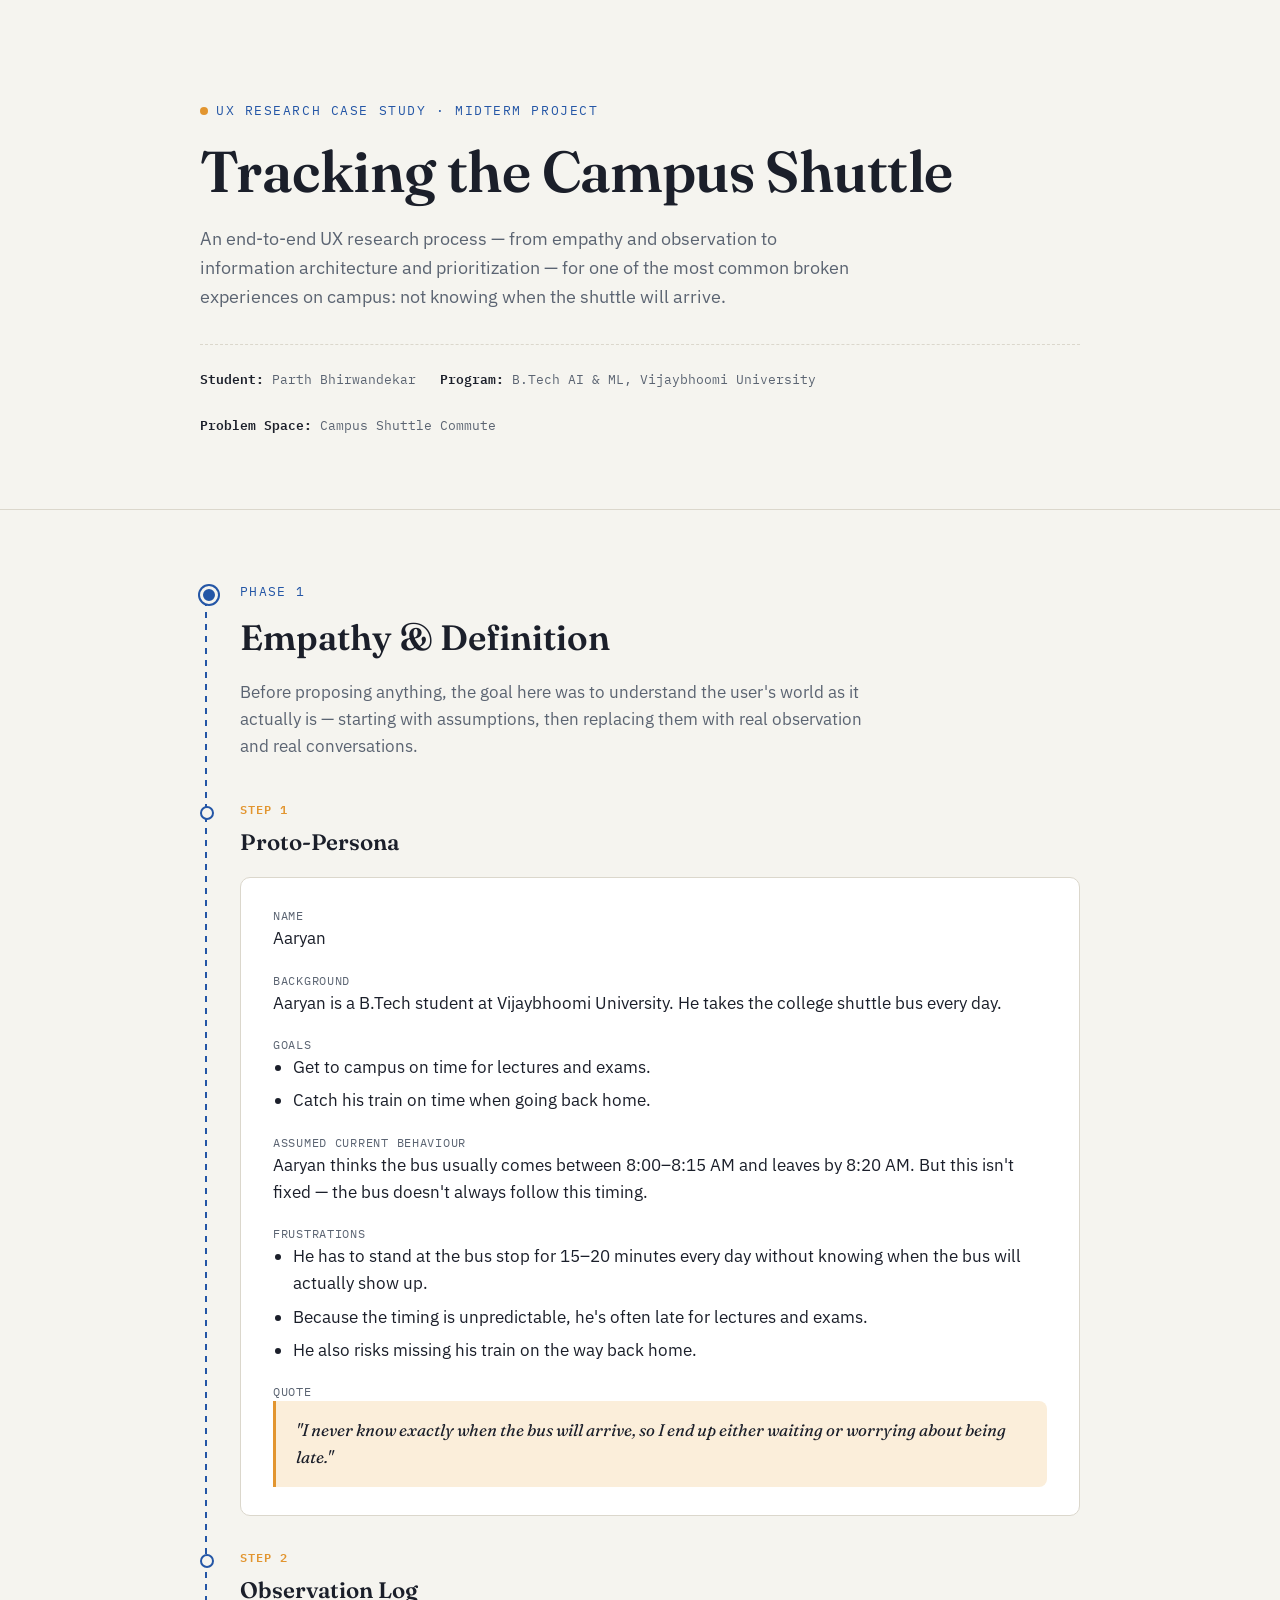
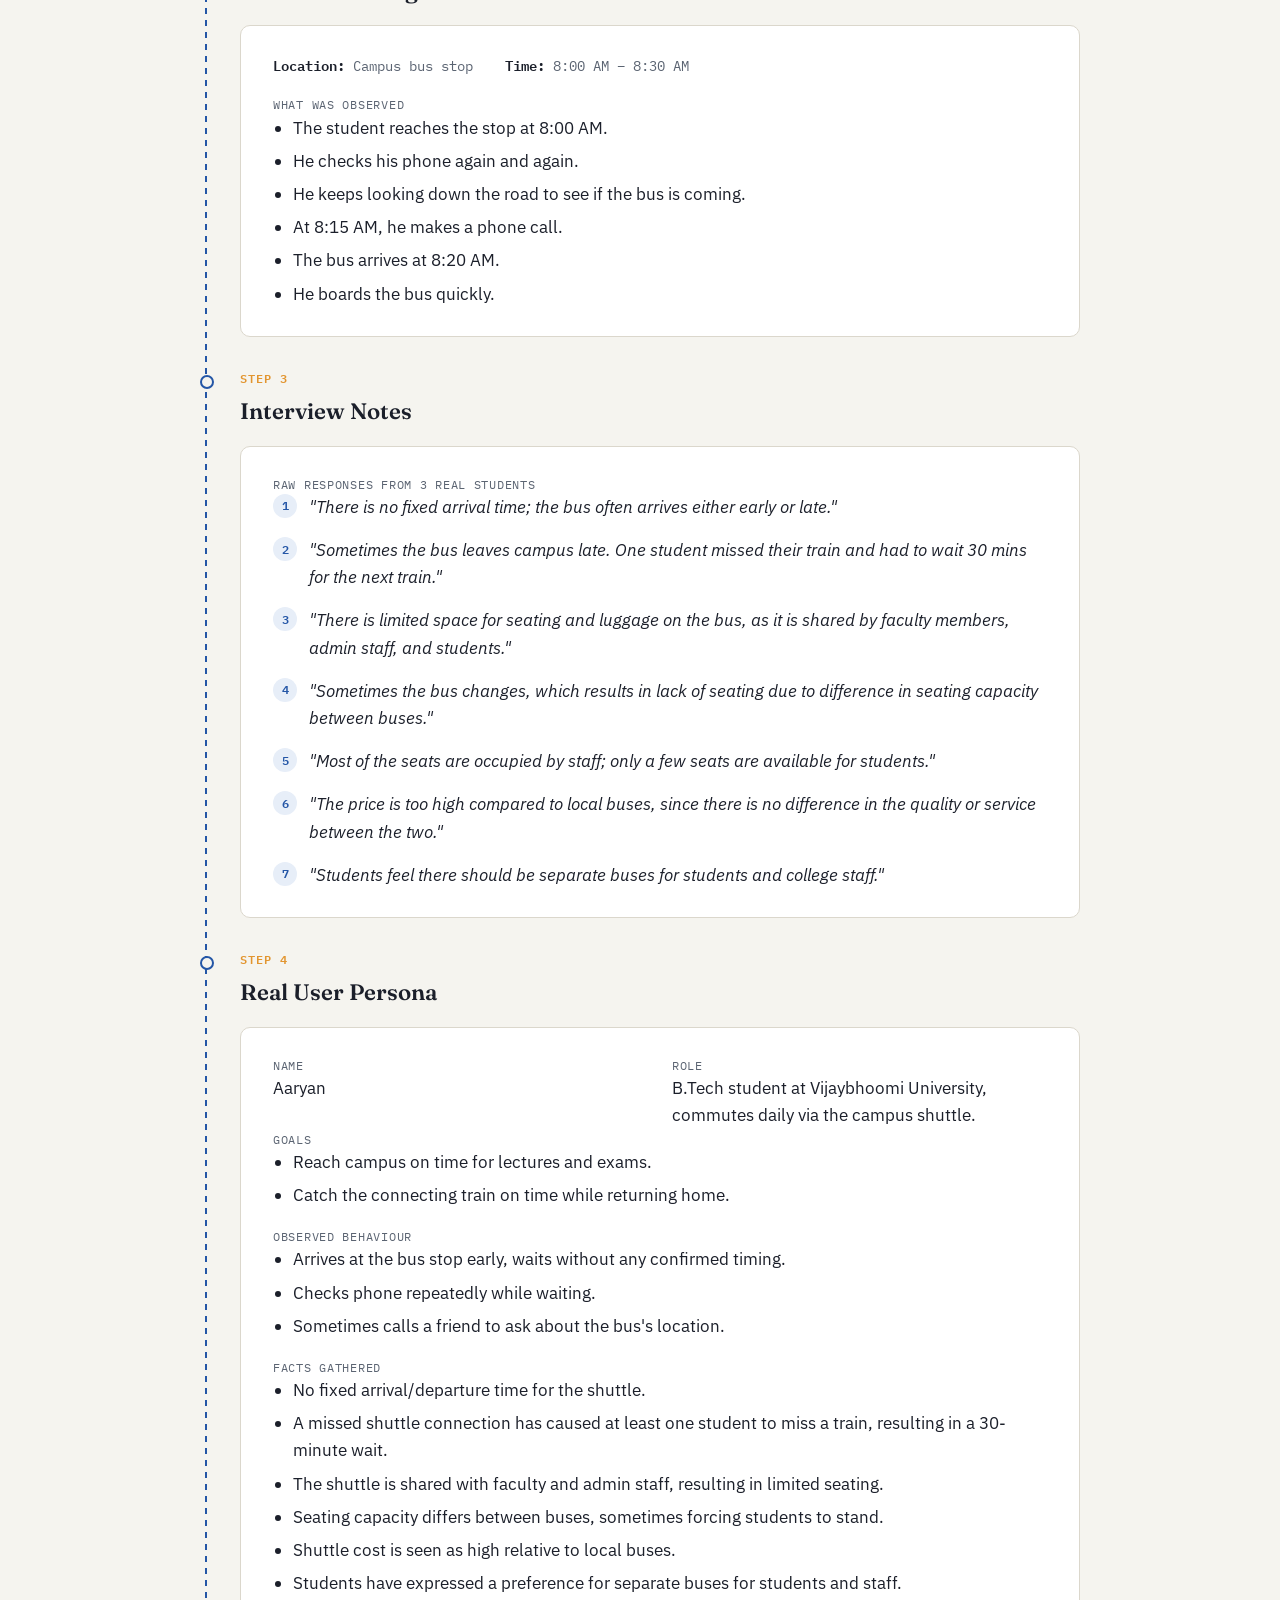
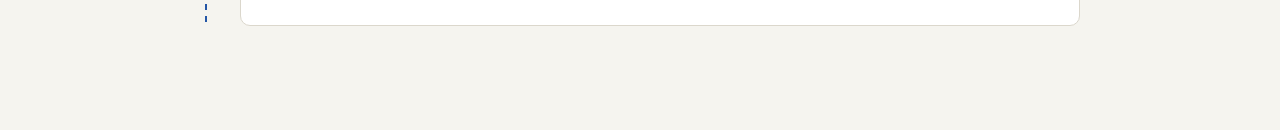
==== index.html @ 474d30f7 "Added HTML and CSS files for the Campus Shuttle" ====
<!DOCTYPE html>
<html lang="en">
<head>
<meta charset="UTF-8">
<meta name="viewport" content="width=device-width, initial-scale=1.0">
<title>Tracking the Campus Shuttle — UX Research Case Study</title>
<link rel="stylesheet" href="style.css">
</head>
<body>

<header class="hero">
  <div class="hero-inner">
    <p class="eyebrow">UX Research Case Study &middot; Midterm Project</p>
    <h1>Tracking the Campus Shuttle</h1>
    <p class="subtitle">
      An end-to-end UX research process — from empathy and observation to
      information architecture and prioritization — for one of the most
      common broken experiences on campus: not knowing when the shuttle
      will arrive.
    </p>
    <div class="meta">
      <span><strong>Student:</strong> Parth Bhirwandekar</span>
      <span><strong>Program:</strong> B.Tech AI &amp; ML, Vijaybhoomi University</span>
      <span><strong>Problem Space:</strong> Campus Shuttle Commute</span>
    </div>
  </div>
</header>

<main>

  <section class="phase" id="phase-1">
    <div class="phase-inner">

      <div class="phase-head">
        <p class="phase-eyebrow">Phase 1</p>
        <h2>Empathy &amp; Definition</h2>
        <p class="phase-desc">
          Before proposing anything, the goal here was to understand the
          user's world as it actually is — starting with assumptions,
          then replacing them with real observation and real conversations.
        </p>
      </div>

      <article class="step" id="proto-persona">
        <p class="step-label">Step 1</p>
        <h3>Proto-Persona</h3>
        <div class="card">
          <div class="field">
            <p class="field-label">Name</p>
            <p>Aaryan</p>
          </div>
          <div class="field">
            <p class="field-label">Background</p>
            <p>Aaryan is a B.Tech student at Vijaybhoomi University. He takes the college shuttle bus every day.</p>
          </div>
          <div class="field">
            <p class="field-label">Goals</p>
            <ul>
              <li>Get to campus on time for lectures and exams.</li>
              <li>Catch his train on time when going back home.</li>
            </ul>
          </div>
          <div class="field">
            <p class="field-label">Assumed Current Behaviour</p>
            <p>Aaryan thinks the bus usually comes between 8:00–8:15 AM and leaves by 8:20 AM. But this isn't fixed — the bus doesn't always follow this timing.</p>
          </div>
          <div class="field">
            <p class="field-label">Frustrations</p>
            <ul>
              <li>He has to stand at the bus stop for 15–20 minutes every day without knowing when the bus will actually show up.</li>
              <li>Because the timing is unpredictable, he's often late for lectures and exams.</li>
              <li>He also risks missing his train on the way back home.</li>
            </ul>
          </div>
          <div class="field">
            <p class="field-label">Quote</p>
            <blockquote class="quote">
              "I never know exactly when the bus will arrive, so I end up either waiting or worrying about being late."
            </blockquote>
          </div>
        </div>
      </article>

      <article class="step" id="observation-log">
        <p class="step-label">Step 2</p>
        <h3>Observation Log</h3>
        <div class="card">
          <div class="meta-row">
            <span><strong>Location:</strong> Campus bus stop</span>
            <span><strong>Time:</strong> 8:00 AM – 8:30 AM</span>
          </div>
          <div class="field">
            <p class="field-label">What Was Observed</p>
            <ul>
              <li>The student reaches the stop at 8:00 AM.</li>
              <li>He checks his phone again and again.</li>
              <li>He keeps looking down the road to see if the bus is coming.</li>
              <li>At 8:15 AM, he makes a phone call.</li>
              <li>The bus arrives at 8:20 AM.</li>
              <li>He boards the bus quickly.</li>
            </ul>
          </div>
        </div>
      </article>

      <article class="step" id="interview-notes">
        <p class="step-label">Step 3</p>
        <h3>Interview Notes</h3>
        <div class="card">
          <div class="field">
            <p class="field-label">Raw Responses From 3 Real Students</p>
            <ol class="interview-list">
              <li>"There is no fixed arrival time; the bus often arrives either early or late."</li>
              <li>"Sometimes the bus leaves campus late. One student missed their train and had to wait 30 mins for the next train."</li>
              <li>"There is limited space for seating and luggage on the bus, as it is shared by faculty members, admin staff, and students."</li>
              <li>"Sometimes the bus changes, which results in lack of seating due to difference in seating capacity between buses."</li>
              <li>"Most of the seats are occupied by staff; only a few seats are available for students."</li>
              <li>"The price is too high compared to local buses, since there is no difference in the quality or service between the two."</li>
              <li>"Students feel there should be separate buses for students and college staff."</li>
            </ol>
          </div>
        </div>
      </article>

      <article class="step" id="user-persona">
        <p class="step-label">Step 4</p>
        <h3>Real User Persona</h3>
        <div class="card">
          <div class="field-grid">
            <div class="field">
              <p class="field-label">Name</p>
              <p>Aaryan</p>
            </div>
            <div class="field">
              <p class="field-label">Role</p>
              <p>B.Tech student at Vijaybhoomi University, commutes daily via the campus shuttle.</p>
            </div>
          </div>
          <div class="field">
            <p class="field-label">Goals</p>
            <ul>
              <li>Reach campus on time for lectures and exams.</li>
              <li>Catch the connecting train on time while returning home.</li>
            </ul>
          </div>
          <div class="field">
            <p class="field-label">Observed Behaviour</p>
            <ul>
              <li>Arrives at the bus stop early, waits without any confirmed timing.</li>
              <li>Checks phone repeatedly while waiting.</li>
              <li>Sometimes calls a friend to ask about the bus's location.</li>
            </ul>
          </div>
          <div class="field">
            <p class="field-label">Facts Gathered</p>
            <ul>
              <li>No fixed arrival/departure time for the shuttle.</li>
              <li>A missed shuttle connection has caused at least one student to miss a train, resulting in a 30-minute wait.</li>
              <li>The shuttle is shared with faculty and admin staff, resulting in limited seating.</li>
              <li>Seating capacity differs between buses, sometimes forcing students to stand.</li>
              <li>Shuttle cost is seen as high relative to local buses.</li>
              <li>Students have expressed a preference for separate buses for students and staff.</li>
            </ul>
          </div>
        </div>
      </article>

    </div>
  </section>

</main>

</body>
</html>
---- style.css ----
/* ============================================
   Tracking the Campus Shuttle — Midterm Case Study
   Design: paper + transit-route theme
   ============================================ */

@import url('https://fonts.googleapis.com/css2?family=Fraunces:opsz,wght@9..144,400;9..144,500;9..144,600;9..144,700&family=IBM+Plex+Sans:wght@400;500;600;700&family=IBM+Plex+Mono:wght@400;500;600&display=swap');

:root {
  --bg: #F5F4EF;
  --card: #FFFFFF;
  --ink: #1B1F2A;
  --muted: #5B6472;
  --line: #DBD7CC;
  --route: #2456A6;
  --route-soft: #E7EEF8;
  --stop: #E2952F;
  --stop-soft: #FBEEDA;

  --font-display: 'Fraunces', Georgia, serif;
  --font-body: 'IBM Plex Sans', -apple-system, sans-serif;
  --font-mono: 'IBM Plex Mono', 'Courier New', monospace;

  --max-width: 880px;
}

* {
  box-sizing: border-box;
}

html {
  scroll-behavior: smooth;
}

body {
  margin: 0;
  background: var(--bg);
  color: var(--ink);
  font-family: var(--font-body);
  font-size: 17px;
  line-height: 1.6;
  -webkit-font-smoothing: antialiased;
}

img {
  max-width: 100%;
  display: block;
}

a {
  color: var(--route);
}

a:focus-visible,
button:focus-visible {
  outline: 3px solid var(--stop);
  outline-offset: 2px;
}

/* ============================================
   Layout shell
   ============================================ */

.wrap {
  max-width: var(--max-width);
  margin: 0 auto;
  padding: 0 24px;
}

/* ============================================
   Hero
   ============================================ */

.hero {
  padding: 96px 24px 72px;
  border-bottom: 1px solid var(--line);
}

.hero-inner {
  max-width: var(--max-width);
  margin: 0 auto;
}

.eyebrow {
  display: inline-flex;
  align-items: center;
  gap: 8px;
  font-family: var(--font-mono);
  font-size: 13px;
  letter-spacing: 0.12em;
  text-transform: uppercase;
  color: var(--route);
  margin: 0 0 20px;
}

.eyebrow::before {
  content: "";
  width: 8px;
  height: 8px;
  border-radius: 50%;
  background: var(--stop);
  flex-shrink: 0;
}

.hero h1 {
  font-family: var(--font-display);
  font-weight: 600;
  font-size: clamp(2.4rem, 5vw, 3.6rem);
  line-height: 1.08;
  margin: 0 0 20px;
  letter-spacing: -0.01em;
}

.hero .subtitle {
  font-size: 1.15rem;
  color: var(--muted);
  max-width: 60ch;
  margin: 0 0 32px;
}

.hero .meta {
  display: flex;
  flex-wrap: wrap;
  gap: 24px;
  font-family: var(--font-mono);
  font-size: 13px;
  color: var(--muted);
  padding-top: 24px;
  border-top: 1px dashed var(--line);
}

.hero .meta strong {
  color: var(--ink);
  font-weight: 600;
}

/* ============================================
   Route line (signature element)
   ============================================ */

main {
  position: relative;
}

.phase {
  padding: 72px 24px;
  position: relative;
}

.phase + .phase {
  border-top: 1px solid var(--line);
}

.phase-inner {
  max-width: var(--max-width);
  margin: 0 auto;
  position: relative;
  padding-left: 40px;
}

.phase-inner::before {
  content: "";
  position: absolute;
  left: 5px;
  top: 6px;
  bottom: 0;
  width: 2px;
  background: repeating-linear-gradient(
    to bottom,
    var(--route) 0,
    var(--route) 6px,
    transparent 6px,
    transparent 12px
  );
}

.phase-head {
  position: relative;
  margin-bottom: 40px;
}

.phase-head::before {
  content: "";
  position: absolute;
  left: -40px;
  top: 4px;
  width: 12px;
  height: 12px;
  border-radius: 50%;
  background: var(--route);
  border: 3px solid var(--bg);
  box-shadow: 0 0 0 2px var(--route);
}

.phase-eyebrow {
  font-family: var(--font-mono);
  font-size: 13px;
  letter-spacing: 0.1em;
  text-transform: uppercase;
  color: var(--route);
  margin: 0 0 8px;
}

.phase-head h2 {
  font-family: var(--font-display);
  font-weight: 600;
  font-size: clamp(1.7rem, 3.5vw, 2.2rem);
  margin: 0 0 12px;
}

.phase-desc {
  color: var(--muted);
  max-width: 65ch;
  margin: 0;
}

/* ============================================
   Steps / stops
   ============================================ */

.step {
  position: relative;
  margin-bottom: 32px;
}

.step::before {
  content: "";
  position: absolute;
  left: -40px;
  top: 6px;
  width: 10px;
  height: 10px;
  border-radius: 50%;
  background: var(--bg);
  border: 2px solid var(--route);
}

.step-label {
  font-family: var(--font-mono);
  font-size: 12px;
  letter-spacing: 0.08em;
  text-transform: uppercase;
  color: var(--stop);
  font-weight: 600;
  margin: 0 0 6px;
}

.step h3 {
  font-family: var(--font-display);
  font-weight: 600;
  font-size: 1.4rem;
  margin: 0 0 16px;
}

.card {
  background: var(--card);
  border: 1px solid var(--line);
  border-radius: 10px;
  padding: 28px 32px;
}

.card + .card {
  margin-top: 16px;
}

.field {
  margin-bottom: 18px;
}

.field:last-child {
  margin-bottom: 0;
}

.field-label {
  font-family: var(--font-mono);
  font-size: 12px;
  letter-spacing: 0.06em;
  text-transform: uppercase;
  color: var(--muted);
  margin: 0 0 8px;
}

.field ul {
  margin: 0;
  padding-left: 20px;
}

.field li {
  margin-bottom: 6px;
}

.field li:last-child {
  margin-bottom: 0;
}

.field p {
  margin: 0;
}

blockquote.quote {
  margin: 0;
  padding: 16px 20px;
  border-left: 3px solid var(--stop);
  background: var(--stop-soft);
  border-radius: 0 8px 8px 0;
  font-family: var(--font-display);
  font-style: italic;
  font-size: 1.05rem;
  color: var(--ink);
}

/* ============================================
   Meta rows (Location / Time for observation log)
   ============================================ */

.meta-row {
  display: flex;
  gap: 32px;
  flex-wrap: wrap;
  margin-bottom: 18px;
  font-family: var(--font-mono);
  font-size: 14px;
}

.meta-row span {
  color: var(--muted);
}

.meta-row strong {
  color: var(--ink);
  font-weight: 600;
}

/* ============================================
   Interview notes (numbered quotes)
   ============================================ */

.interview-list {
  list-style: none;
  margin: 0;
  padding: 0;
  counter-reset: interview;
}

.interview-list li {
  counter-increment: interview;
  position: relative;
  padding-left: 36px;
  margin-bottom: 16px;
  font-style: italic;
}

.interview-list li:last-child {
  margin-bottom: 0;
}

.interview-list li::before {
  content: counter(interview);
  position: absolute;
  left: 0;
  top: 0;
  width: 24px;
  height: 24px;
  border-radius: 50%;
  background: var(--route-soft);
  color: var(--route);
  font-family: var(--font-mono);
  font-style: normal;
  font-weight: 600;
  font-size: 12px;
  display: flex;
  align-items: center;
  justify-content: center;
}

/* ============================================
   Two-column field grid (for Persona facts)
   ============================================ */

.field-grid {
  display: grid;
  grid-template-columns: 1fr 1fr;
  gap: 24px;
}

@media (max-width: 640px) {
  .field-grid {
    grid-template-columns: 1fr;
  }
}
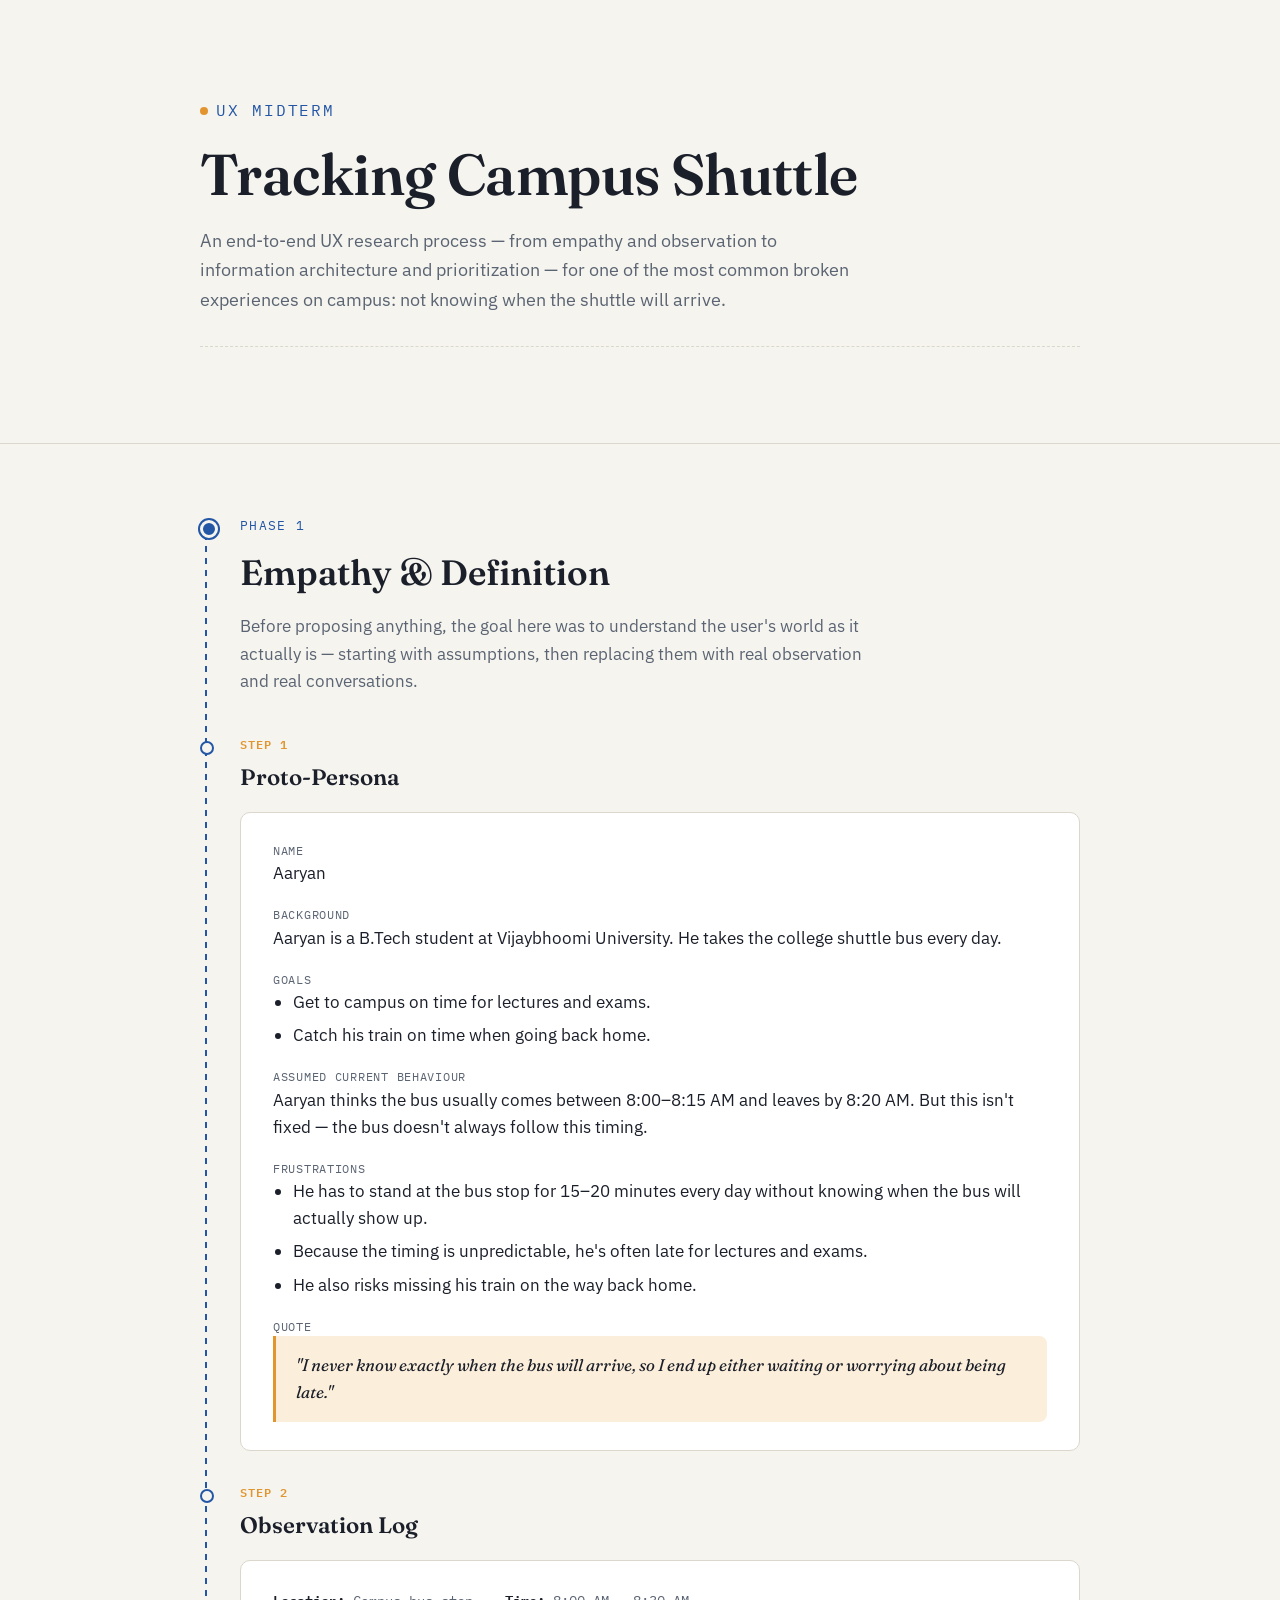
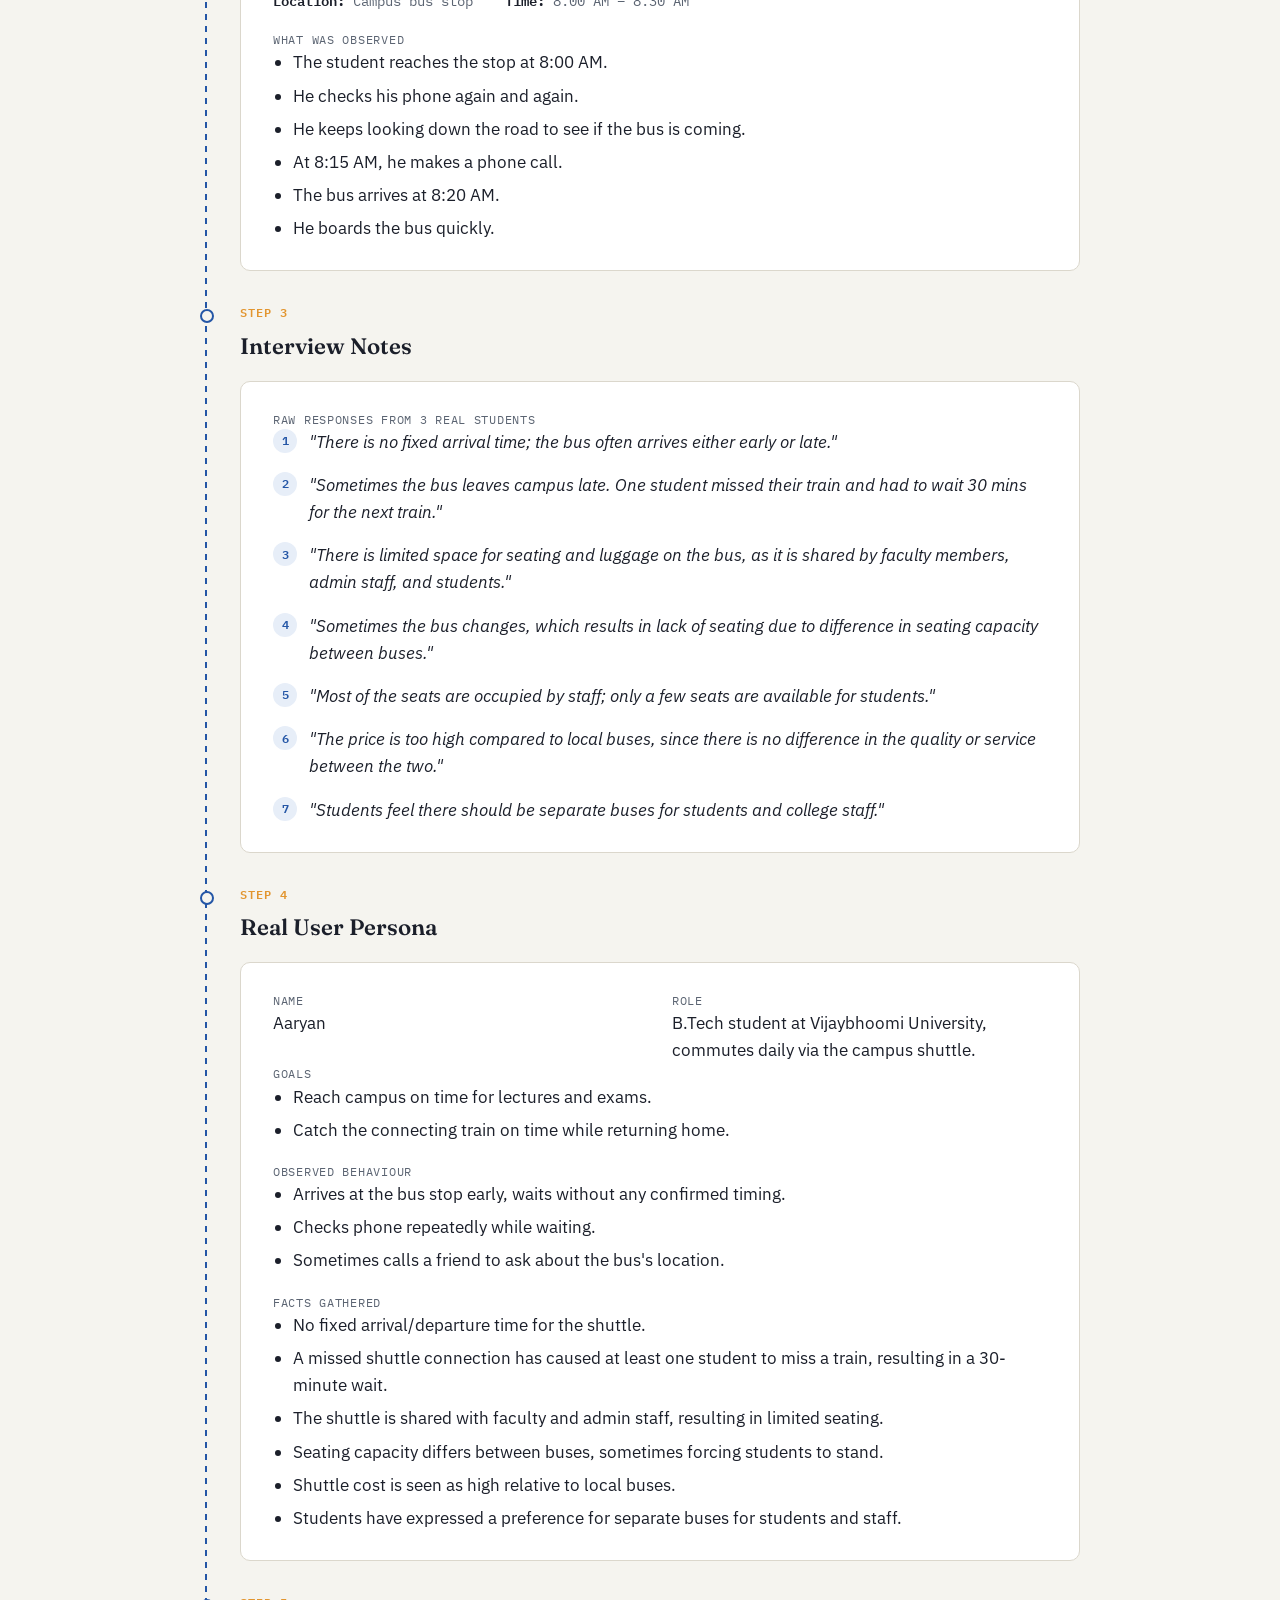
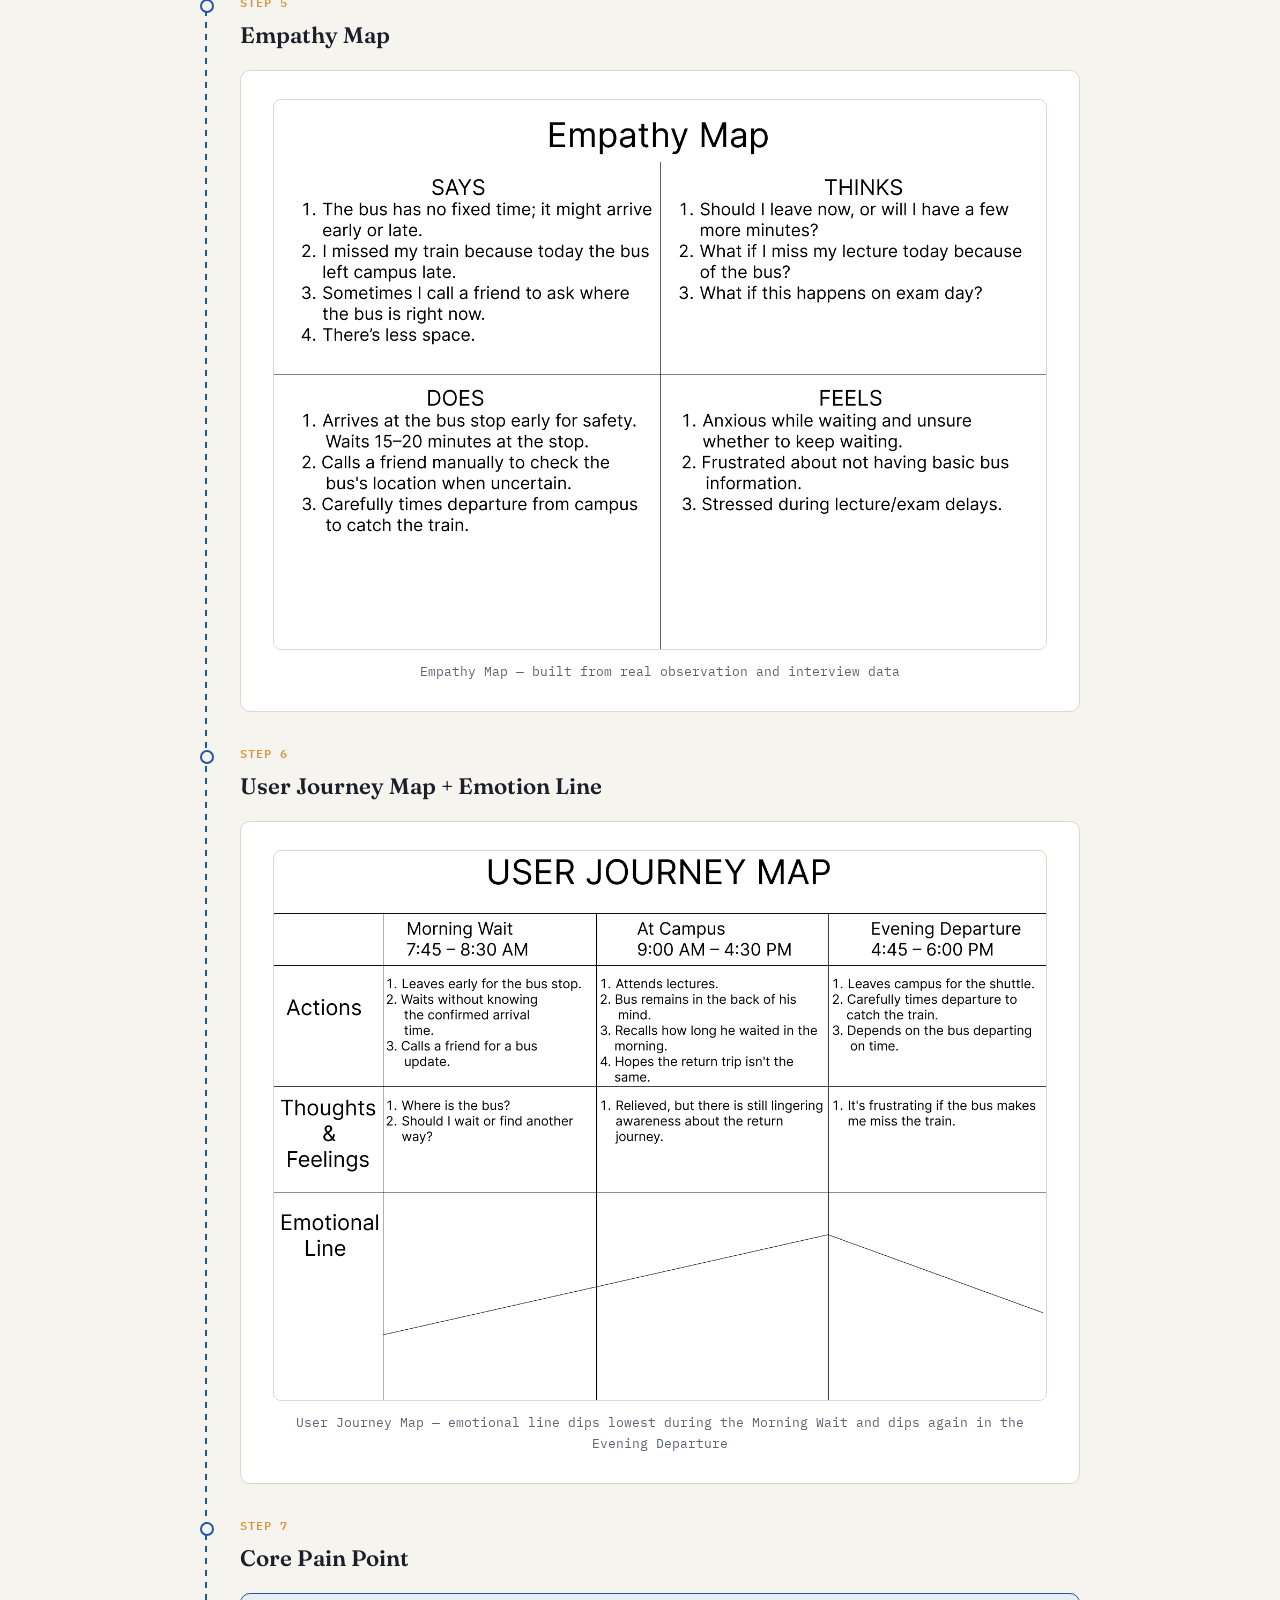
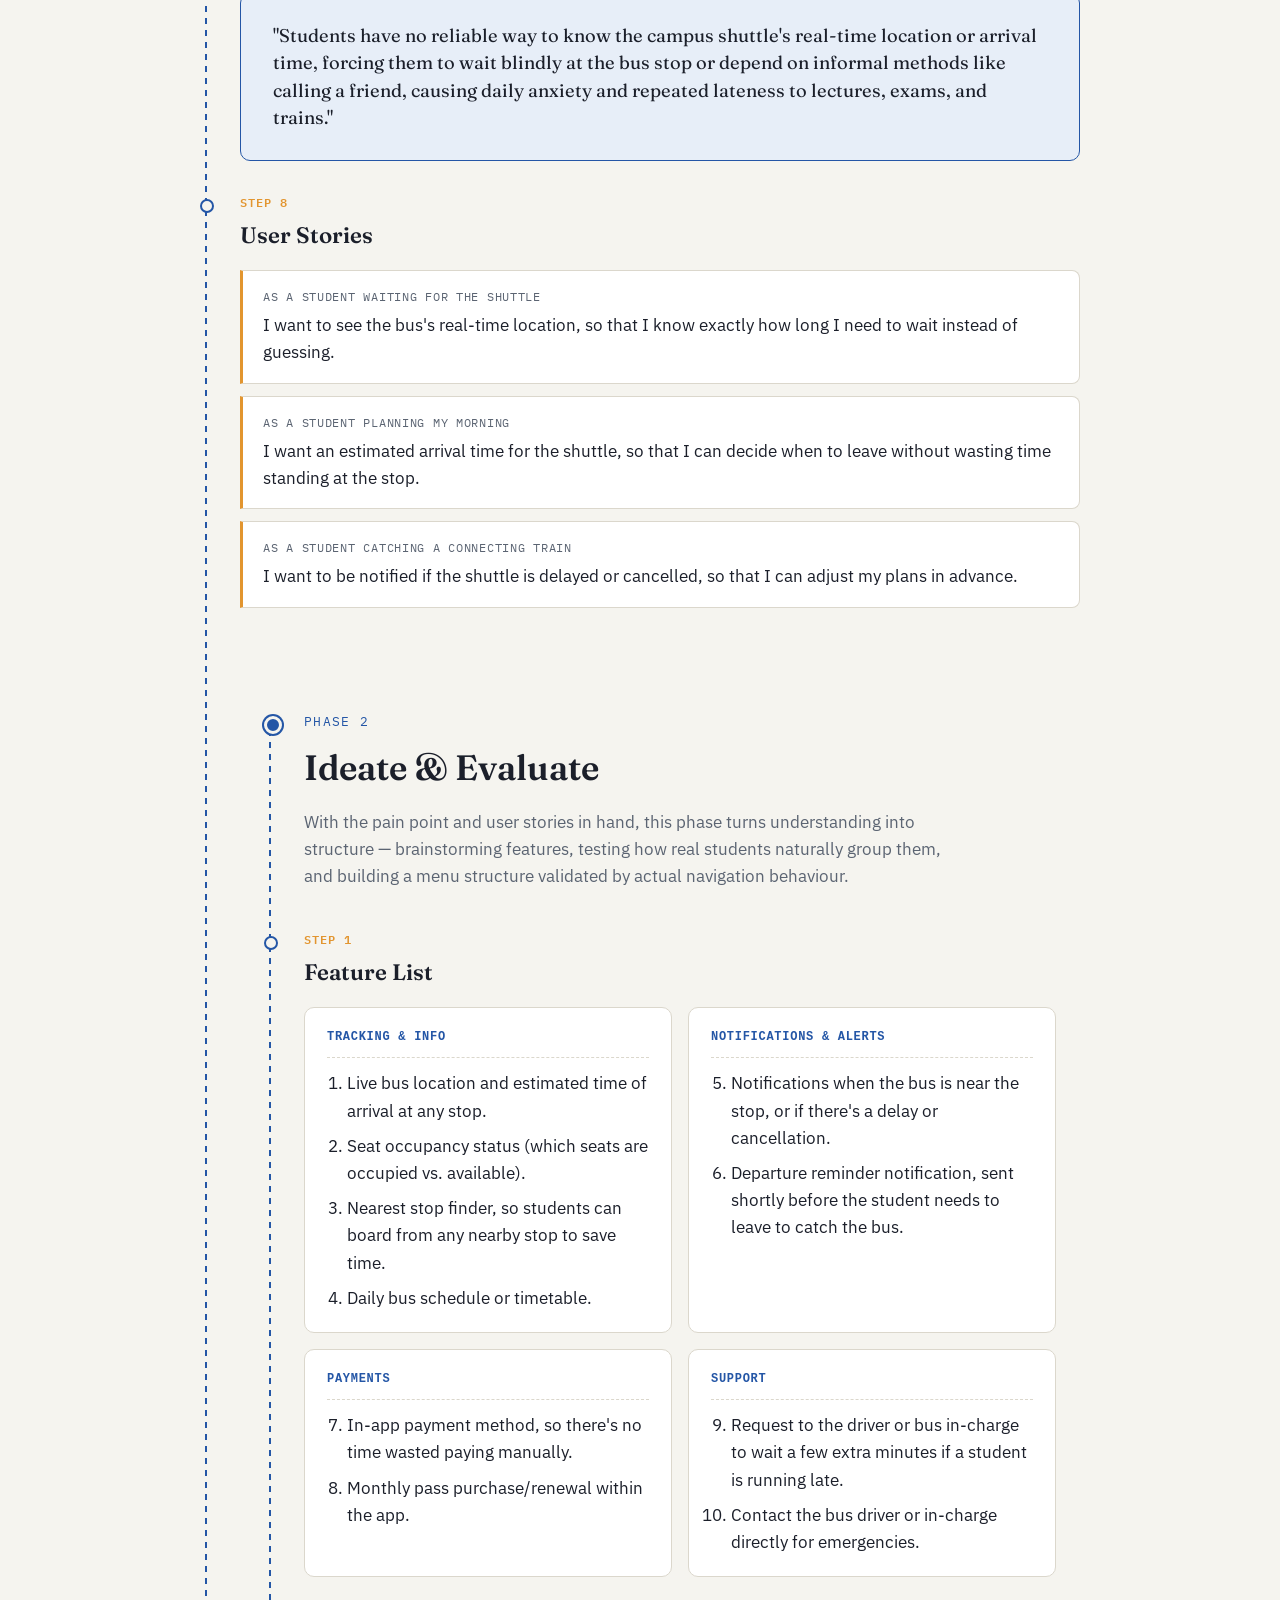
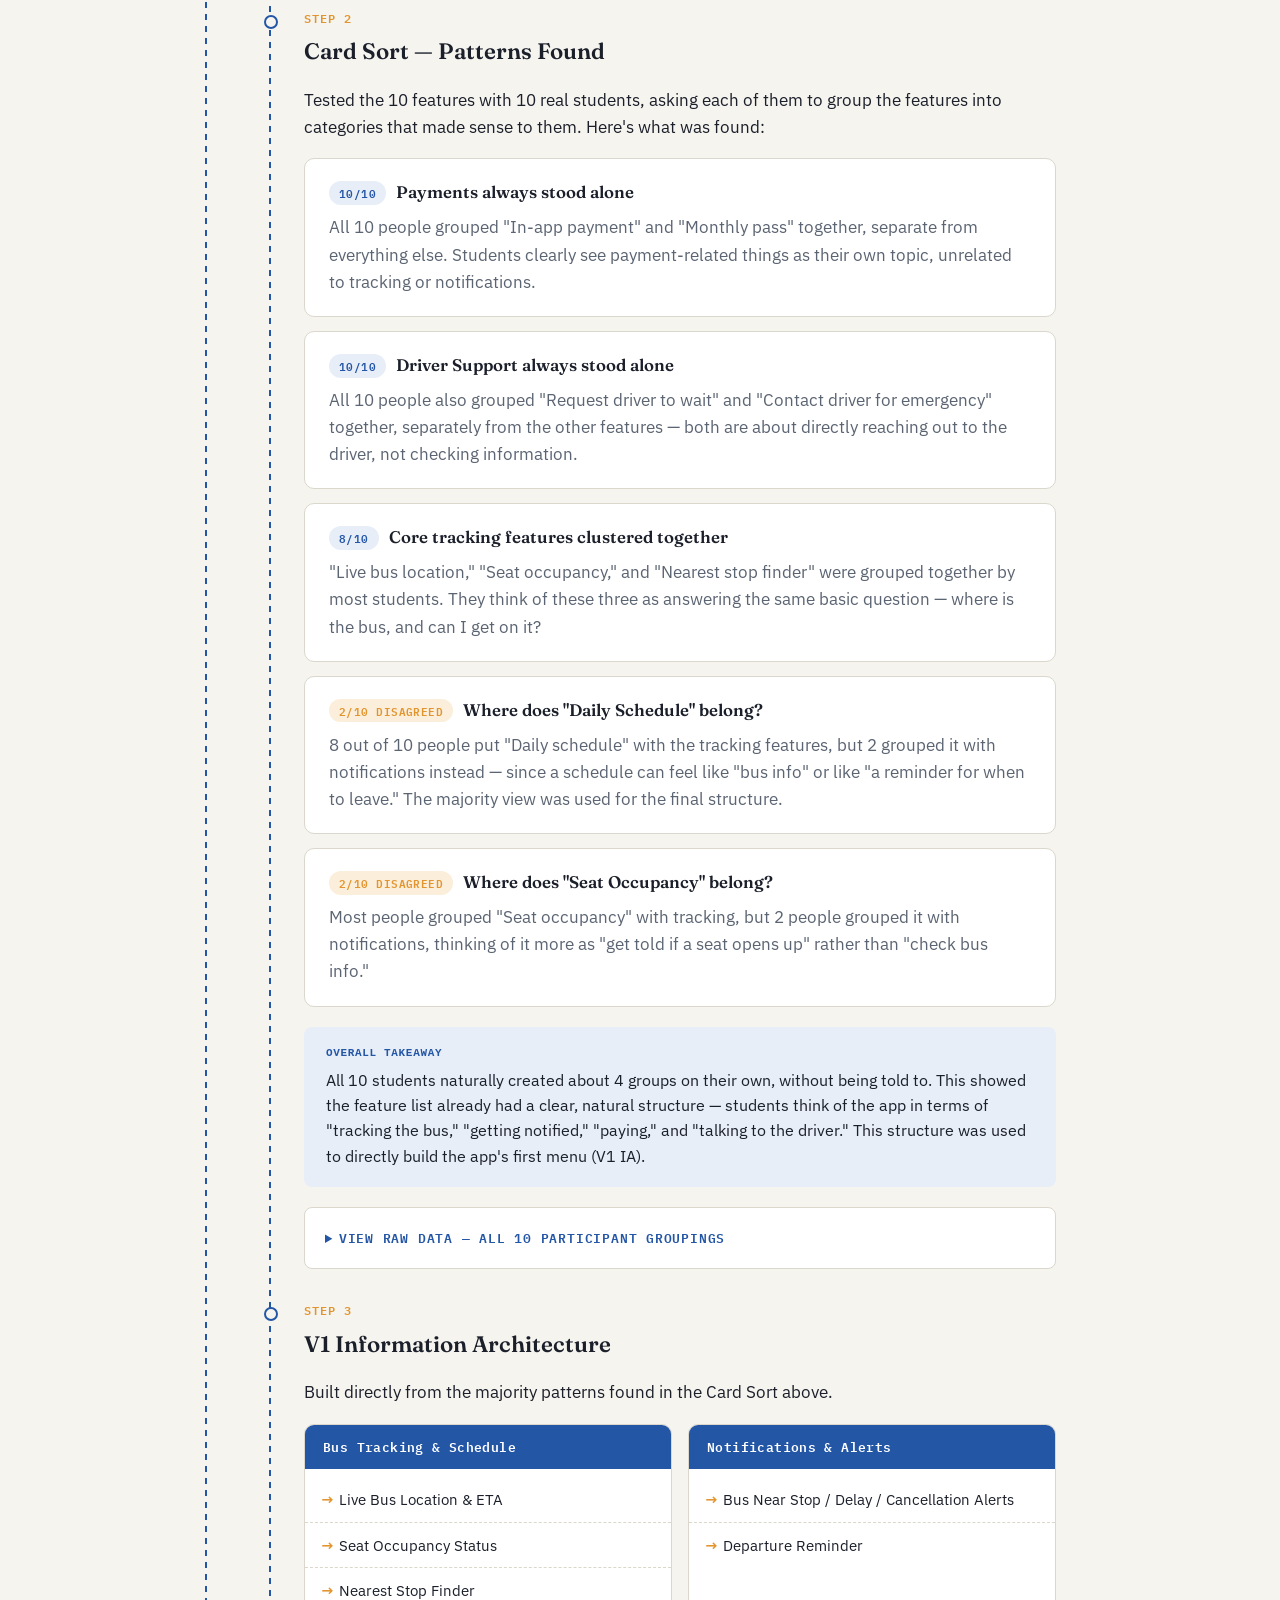
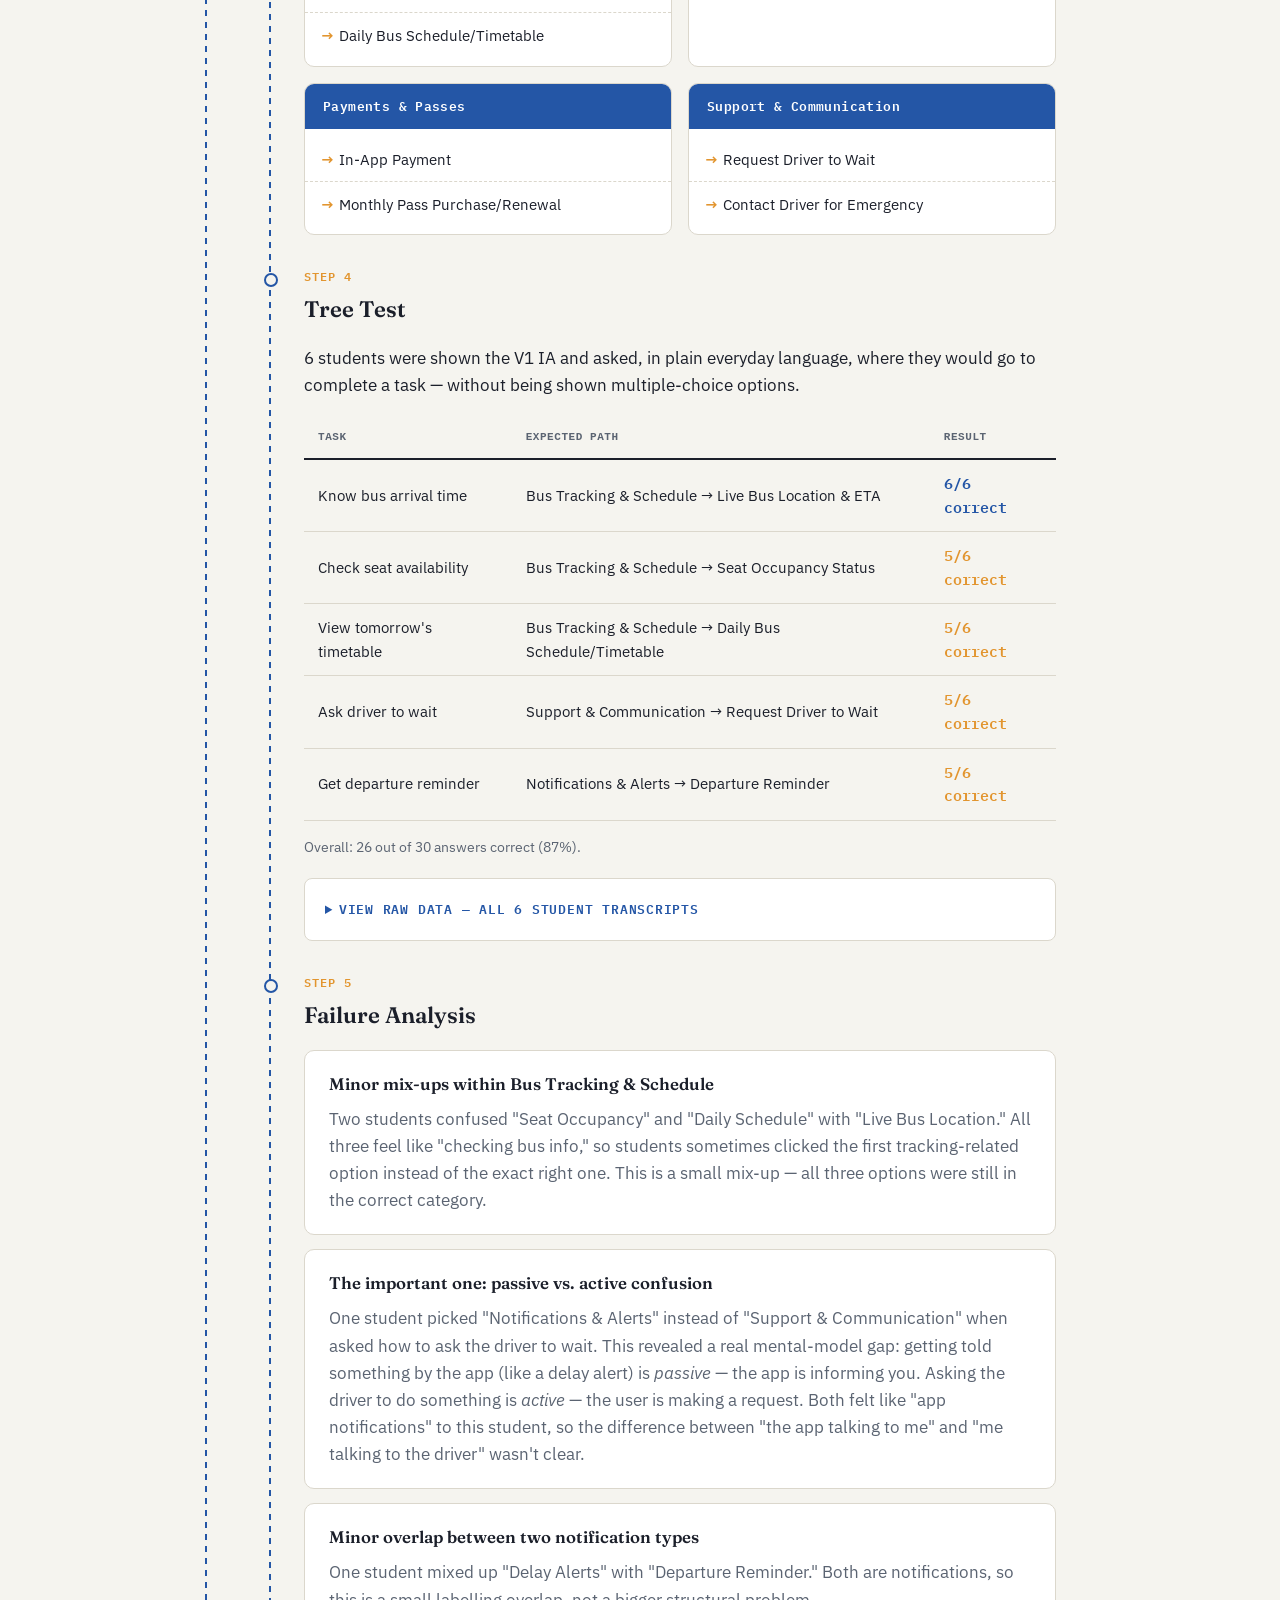
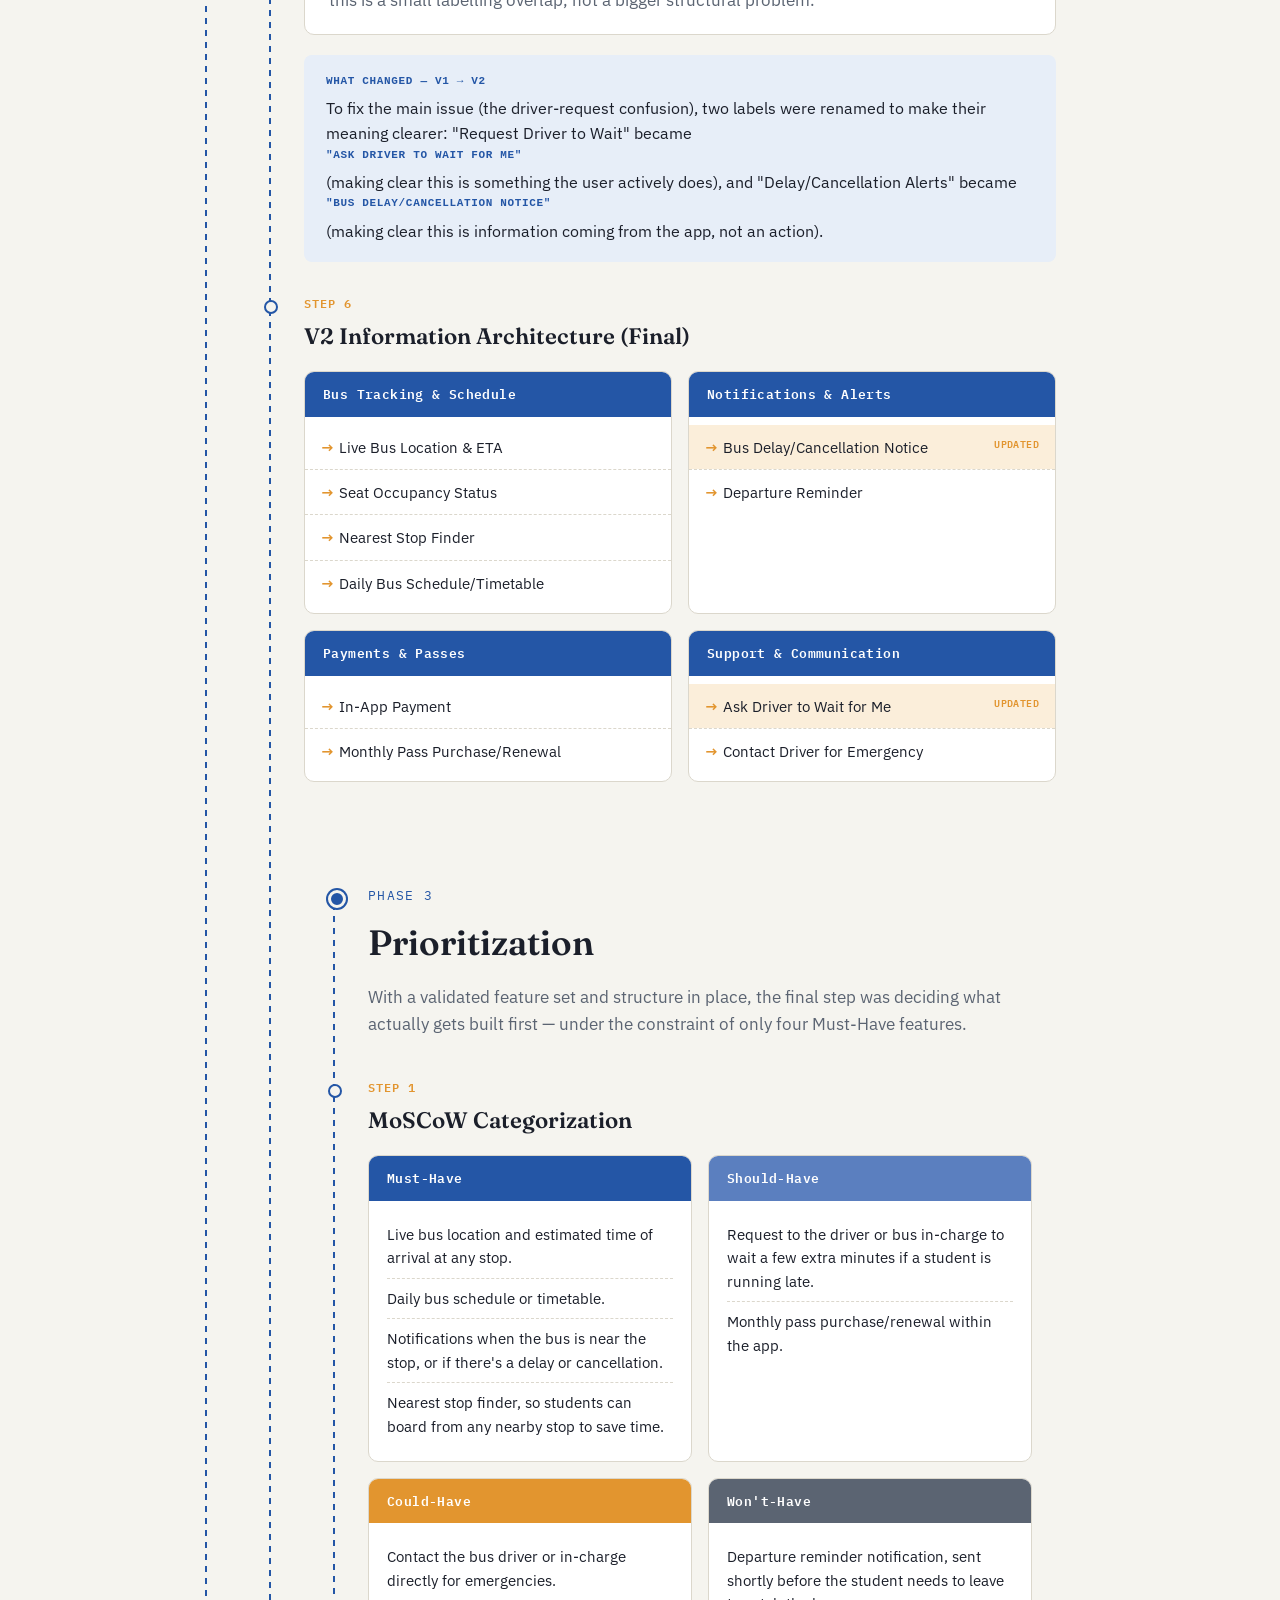
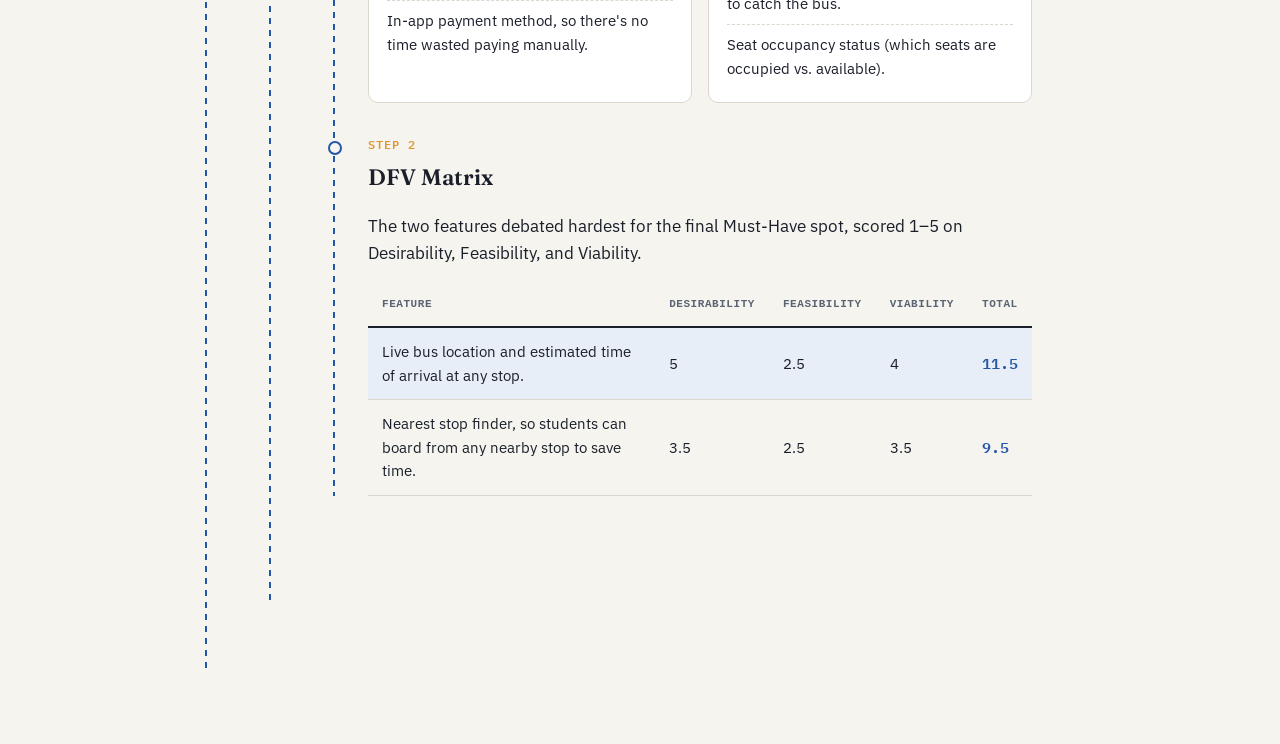
==== commit f692e670: "Added Images" ====
--- a/index.html
+++ b/index.html
@@ -3,15 +3,15 @@
 <head>
 <meta charset="UTF-8">
 <meta name="viewport" content="width=device-width, initial-scale=1.0">
-<title>Tracking the Campus Shuttle — UX Research Case Study</title>
+<title>Tracking Campus Shuttle — UX Research Case Study</title>
 <link rel="stylesheet" href="style.css">
 </head>
 <body>
 
 <header class="hero">
   <div class="hero-inner">
-    <p class="eyebrow">UX Research Case Study &middot; Midterm Project</p>
-    <h1>Tracking the Campus Shuttle</h1>
+    <p class="eyebrow">UX Midterm</p>
+    <h1>Tracking Campus Shuttle</h1>
     <p class="subtitle">
       An end-to-end UX research process — from empathy and observation to
       information architecture and prioritization — for one of the most
@@ -19,9 +19,6 @@
       will arrive.
     </p>
     <div class="meta">
-      <span><strong>Student:</strong> Parth Bhirwandekar</span>
-      <span><strong>Program:</strong> B.Tech AI &amp; ML, Vijaybhoomi University</span>
-      <span><strong>Problem Space:</strong> Campus Shuttle Commute</span>
     </div>
   </div>
 </header>
@@ -165,6 +162,533 @@
         </div>
       </article>
 
+      <article class="step" id="empathy-map">
+        <p class="step-label">Step 5</p>
+        <h3>Empathy Map</h3>
+        <div class="card">
+          <img
+            src="empathy-map.png"
+            alt="Empathy map for Aaryan showing four quadrants: Says (direct quotes about unpredictable bus timing and limited space), Thinks (uncertainty about waiting, worry about being late for exams), Does (arrives early, checks phone repeatedly, calls a friend for updates), and Feels (anxious while waiting, frustrated by relying on informal methods, mildly resentful about cost)."
+            class="map-image"
+          >
+          <p class="map-caption">Empathy Map — built from real observation and interview data</p>
+        </div>
+      </article>
+
+      <article class="step" id="journey-map">
+        <p class="step-label">Step 6</p>
+        <h3>User Journey Map + Emotion Line</h3>
+        <div class="card">
+          <img
+            src="journey-map.png"
+            alt="User journey map across three phases of Aaryan's day: Morning Wait (7:45-8:30 AM) showing anxious waiting with no confirmed bus timing, At Campus (9:00 AM-4:30 PM) showing temporary relief during lectures, and Evening Departure (4:45-6:00 PM) showing rising urgency about catching the train. The emotion line starts low, rises through the campus phase, and dips again during the evening departure."
+            class="map-image"
+          >
+          <p class="map-caption">User Journey Map — emotional line dips lowest during the Morning Wait and dips again in the Evening Departure</p>
+        </div>
+      </article>
+
+
+      <article class="step" id="pain-point">
+        <p class="step-label">Step 7</p>
+        <h3>Core Pain Point</h3>
+        <div class="pain-point">
+          "Students have no reliable way to know the campus shuttle's real-time location or arrival time, forcing them to wait blindly at the bus stop or depend on informal methods like calling a friend, causing daily anxiety and repeated lateness to lectures, exams, and trains."
+        </div>
+      </article>
+
+      <article class="step" id="user-stories">
+        <p class="step-label">Step 8</p>
+        <h3>User Stories</h3>
+        <ul class="story-list">
+          <li>
+            <span class="as-a">As a student waiting for the shuttle</span>
+            I want to see the bus's real-time location, so that I know exactly how long I need to wait instead of guessing.
+          </li>
+          <li>
+            <span class="as-a">As a student planning my morning</span>
+            I want an estimated arrival time for the shuttle, so that I can decide when to leave without wasting time standing at the stop.
+          </li>
+          <li>
+            <span class="as-a">As a student catching a connecting train</span>
+            I want to be notified if the shuttle is delayed or cancelled, so that I can adjust my plans in advance.
+          </li>
+        </ul>
+      </article>
+
+
+      <section class="phase" id="phase-2">
+    <div class="phase-inner">
+
+      <div class="phase-head">
+        <p class="phase-eyebrow">Phase 2</p>
+        <h2>Ideate &amp; Evaluate</h2>
+        <p class="phase-desc">
+          With the pain point and user stories in hand, this phase turns
+          understanding into structure — brainstorming features, testing
+          how real students naturally group them, and building a menu
+          structure validated by actual navigation behaviour.
+        </p>
+      </div>
+
+      <article class="step" id="feature-list">
+        <p class="step-label">Step 1</p>
+        <h3>Feature List</h3>
+        <div class="feature-grid">
+          <div class="feature-card">
+            <h4>Tracking &amp; Info</h4>
+            <ol>
+              <li>Live bus location and estimated time of arrival at any stop.</li>
+              <li>Seat occupancy status (which seats are occupied vs. available).</li>
+              <li>Nearest stop finder, so students can board from any nearby stop to save time.</li>
+              <li>Daily bus schedule or timetable.</li>
+            </ol>
+          </div>
+          <div class="feature-card">
+            <h4>Notifications &amp; Alerts</h4>
+            <ol start="5">
+              <li>Notifications when the bus is near the stop, or if there's a delay or cancellation.</li>
+              <li>Departure reminder notification, sent shortly before the student needs to leave to catch the bus.</li>
+            </ol>
+          </div>
+          <div class="feature-card">
+            <h4>Payments</h4>
+            <ol start="7">
+              <li>In-app payment method, so there's no time wasted paying manually.</li>
+              <li>Monthly pass purchase/renewal within the app.</li>
+            </ol>
+          </div>
+          <div class="feature-card">
+            <h4>Support</h4>
+            <ol start="9">
+              <li>Request to the driver or bus in-charge to wait a few extra minutes if a student is running late.</li>
+              <li>Contact the bus driver or in-charge directly for emergencies.</li>
+            </ol>
+          </div>
+        </div>
+      </article>
+
+      <article class="step" id="card-sort">
+        <p class="step-label">Step 2</p>
+        <h3>Card Sort — Patterns Found</h3>
+        <p>Tested the 10 features with 10 real students, asking each of them to group the features into categories that made sense to them. Here's what was found:</p>
+
+        <div class="pattern-list">
+          <div class="pattern-item">
+            <h4><span class="badge badge-strong">10/10</span>Payments always stood alone</h4>
+            <p>All 10 people grouped "In-app payment" and "Monthly pass" together, separate from everything else. Students clearly see payment-related things as their own topic, unrelated to tracking or notifications.</p>
+          </div>
+          <div class="pattern-item">
+            <h4><span class="badge badge-strong">10/10</span>Driver Support always stood alone</h4>
+            <p>All 10 people also grouped "Request driver to wait" and "Contact driver for emergency" together, separately from the other features — both are about directly reaching out to the driver, not checking information.</p>
+          </div>
+          <div class="pattern-item">
+            <h4><span class="badge badge-strong">8/10</span>Core tracking features clustered together</h4>
+            <p>"Live bus location," "Seat occupancy," and "Nearest stop finder" were grouped together by most students. They think of these three as answering the same basic question — where is the bus, and can I get on it?</p>
+          </div>
+          <div class="pattern-item">
+            <h4><span class="badge badge-split">2/10 disagreed</span>Where does "Daily Schedule" belong?</h4>
+            <p>8 out of 10 people put "Daily schedule" with the tracking features, but 2 grouped it with notifications instead — since a schedule can feel like "bus info" or like "a reminder for when to leave." The majority view was used for the final structure.</p>
+          </div>
+          <div class="pattern-item">
+            <h4><span class="badge badge-split">2/10 disagreed</span>Where does "Seat Occupancy" belong?</h4>
+            <p>Most people grouped "Seat occupancy" with tracking, but 2 people grouped it with notifications, thinking of it more as "get told if a seat opens up" rather than "check bus info."</p>
+          </div>
+        </div>
+
+        <div class="takeaway">
+          <strong>Overall Takeaway</strong>
+          All 10 students naturally created about 4 groups on their own, without being told to. This showed the feature list already had a clear, natural structure — students think of the app in terms of "tracking the bus," "getting notified," "paying," and "talking to the driver." This structure was used to directly build the app's first menu (V1 IA).
+        </div>
+
+        <details class="raw-data">
+          <summary>View raw data — all 10 participant groupings</summary>
+
+          <div class="participant-block">
+            <h5>Participant 1 — Communication and Support / Accessibility / Boarding / Payment</h5>
+            <p class="cat-name">Communication and Support</p>
+            <ul><li>Request driver to wait a few extra minutes if running late</li><li>Contact bus driver/in-charge for emergencies</li></ul>
+            <p class="cat-name">Accessibility</p>
+            <ul><li>Nearest stop finder</li><li>Live bus location and ETA</li><li>Daily bus schedule and timetable</li></ul>
+            <p class="cat-name">Boarding</p>
+            <ul><li>Seat occupancy status</li><li>Departure reminder notification</li><li>Notification when bus is near stop or delay/cancellation</li></ul>
+            <p class="cat-name">Payment</p>
+            <ul><li>In-app payment method</li><li>Monthly pass renewal/payment</li></ul>
+          </div>
+
+          <div class="participant-block">
+            <h5>Participant 2 — Convenience / Payment / Emergency Requests / Reminders</h5>
+            <p class="cat-name">Convenience</p>
+            <ul><li>Live bus location and ETA</li><li>Nearest stop finder</li><li>Daily bus schedule</li><li>Seat occupancy status</li></ul>
+            <p class="cat-name">Payment</p>
+            <ul><li>In-app payment method</li><li>Monthly pass purchase/renewal</li></ul>
+            <p class="cat-name">Emergency / Emergency Requests</p>
+            <ul><li>Request driver to wait</li><li>Contact driver for emergencies</li></ul>
+            <p class="cat-name">Reminders / Notifications</p>
+            <ul><li>Notifications when bus is near stop or delay/cancellation</li><li>Departure reminder notification</li></ul>
+          </div>
+
+          <div class="participant-block">
+            <h5>Participant 3 — Communication and Support / Accessibility / Boarding / Payment</h5>
+            <p class="cat-name">Communication and Support</p>
+            <ul><li>Request driver to wait a few extra minutes if running late</li><li>Contact bus driver/in-charge for emergencies</li></ul>
+            <p class="cat-name">Accessibility</p>
+            <ul><li>Nearest stop finder</li><li>Live bus location and ETA</li><li>Daily bus schedule and timetable</li></ul>
+            <p class="cat-name">Boarding</p>
+            <ul><li>Seat occupancy status</li><li>Departure reminder notification</li><li>Notification when bus is near stop or delay/cancellation</li></ul>
+            <p class="cat-name">Payment</p>
+            <ul><li>In-app payment method</li><li>Monthly pass renewal/payment</li></ul>
+          </div>
+
+          <div class="participant-block">
+            <h5>Participant 4 — Communication and Support / Bus Tracking &amp; Navigation / Schedule &amp; Alerts / Tickets &amp; Payments</h5>
+            <p class="cat-name">Communication and Support</p>
+            <ul><li>Request driver to wait</li><li>Contact driver for emergencies</li></ul>
+            <p class="cat-name">Bus Tracking &amp; Navigation</p>
+            <ul><li>Live bus location and ETA</li><li>Seat occupancy status</li><li>Nearest stop finder</li></ul>
+            <p class="cat-name">Schedule &amp; Alerts</p>
+            <ul><li>Daily bus schedule</li><li>Notifications for delay/cancellation</li><li>Departure reminder notification</li></ul>
+            <p class="cat-name">Tickets &amp; Payments</p>
+            <ul><li>In-app payment method</li><li>Monthly pass purchase/renewal</li></ul>
+          </div>
+
+          <div class="participant-block">
+            <h5>Participant 5 — Real-Time Tracking &amp; Availability / Schedules &amp; Alerts / Payments &amp; Passes / Driver Communication &amp; Support</h5>
+            <p class="cat-name">Real-Time Tracking &amp; Availability</p>
+            <ul><li>Live bus location and ETA</li><li>Seat occupancy status</li><li>Nearest stop finder</li></ul>
+            <p class="cat-name">Schedules &amp; Alerts</p>
+            <ul><li>Daily bus schedule</li><li>Notifications for delay/cancellation</li><li>Departure reminder notification</li></ul>
+            <p class="cat-name">Payments &amp; Passes</p>
+            <ul><li>In-app payment method</li><li>Monthly pass purchase/renewal</li></ul>
+            <p class="cat-name">Driver Communication &amp; Support</p>
+            <ul><li>Request driver to wait</li><li>Contact driver for emergencies</li></ul>
+          </div>
+
+          <div class="participant-block">
+            <h5>Participant 6 — Search &amp; Find / Messages &amp; Schedule / Payments / Contact &amp; Support</h5>
+            <p class="cat-name">Search &amp; Find</p>
+            <ul><li>Live bus location and ETA</li><li>Seat occupancy status</li><li>Nearest stop finder</li></ul>
+            <p class="cat-name">Messages &amp; Schedule</p>
+            <ul><li>Daily bus schedule</li><li>Notifications for delay/cancellation</li><li>Departure reminder notification</li></ul>
+            <p class="cat-name">Payments</p>
+            <ul><li>In-app payment method</li><li>Monthly pass purchase/renewal</li></ul>
+            <p class="cat-name">Contact &amp; Support</p>
+            <ul><li>Request driver to wait</li><li>Contact driver for emergencies</li></ul>
+          </div>
+
+          <div class="participant-block">
+            <h5>Participant 7 — Track / Settings / Finance / Contact</h5>
+            <p class="cat-name">Track</p>
+            <ul><li>Live bus location and ETA</li><li>Seat occupancy status</li><li>Nearest stop finder</li><li>Daily bus schedule</li></ul>
+            <p class="cat-name">Settings</p>
+            <ul><li>Notifications for delay/cancellation</li><li>Departure reminder notification</li></ul>
+            <p class="cat-name">Finance</p>
+            <ul><li>In-app payment method</li><li>Monthly pass purchase/renewal</li></ul>
+            <p class="cat-name">Contact</p>
+            <ul><li>Request driver to wait</li><li>Contact driver for emergencies</li></ul>
+          </div>
+
+          <div class="participant-block">
+            <h5>Participant 8 — Bus Tracking &amp; Navigation / Notifications &amp; Alerts / Tickets &amp; Payments / Communication &amp; Assistance</h5>
+            <p class="cat-name">Bus Tracking &amp; Navigation</p>
+            <ul><li>Live bus location and ETA</li><li>Seat occupancy status</li><li>Nearest stop finder</li><li>Daily bus schedule</li></ul>
+            <p class="cat-name">Notifications &amp; Alerts</p>
+            <ul><li>Bus near-stop notification</li><li>Delay/cancellation notification</li><li>Departure reminder notification</li></ul>
+            <p class="cat-name">Tickets &amp; Payments</p>
+            <ul><li>In-app payment</li><li>Monthly pass purchase/renewal</li></ul>
+            <p class="cat-name">Communication &amp; Assistance</p>
+            <ul><li>Request driver to wait</li><li>Contact driver for emergencies</li></ul>
+          </div>
+
+          <div class="participant-block">
+            <h5>Participant 9 — Bus Tracking &amp; Status / Notifications &amp; Alerts / Tickets &amp; Payments / Driver Communication &amp; Assistance</h5>
+            <p class="cat-name">Bus Tracking &amp; Status</p>
+            <ul><li>Live bus location and ETA</li><li>Seat occupancy status</li><li>Nearest stop finder</li><li>Daily bus schedule</li></ul>
+            <p class="cat-name">Notifications &amp; Alerts</p>
+            <ul><li>Notifications for delay/cancellation</li><li>Departure reminder notification</li></ul>
+            <p class="cat-name">Tickets &amp; Payments</p>
+            <ul><li>In-app payment method</li><li>Monthly pass purchase/renewal</li></ul>
+            <p class="cat-name">Driver Communication &amp; Assistance</p>
+            <ul><li>Request driver to wait</li><li>Contact driver for emergencies</li></ul>
+          </div>
+
+          <div class="participant-block">
+            <h5>Participant 10 — Bus Tracking &amp; Navigation / Notifications &amp; Alerts / Payments &amp; Pass Management / Support &amp; Communication</h5>
+            <p class="cat-name">Bus Tracking &amp; Navigation</p>
+            <ul><li>Live bus location and ETA</li><li>Real-time seat occupancy status</li><li>Nearest stop finder</li><li>Daily bus schedule</li></ul>
+            <p class="cat-name">Notifications &amp; Alerts</p>
+            <ul><li>Notifications for approaching stop or delay/cancellation</li><li>Departure reminder notification</li></ul>
+            <p class="cat-name">Payments &amp; Pass Management</p>
+            <ul><li>In-app payment for bus fares</li><li>Monthly bus pass purchase and renewal</li></ul>
+            <p class="cat-name">Support &amp; Communication</p>
+            <ul><li>Request driver to wait</li><li>Contact driver for emergencies</li></ul>
+          </div>
+
+        </details>
+      </article>
+
+      <article class="step" id="v1-ia">
+        <p class="step-label">Step 3</p>
+        <h3>V1 Information Architecture</h3>
+        <p>Built directly from the majority patterns found in the Card Sort above.</p>
+        <div class="ia-tree">
+          <div class="ia-branch">
+            <div class="ia-branch-head">Bus Tracking &amp; Schedule</div>
+            <ul>
+              <li>Live Bus Location &amp; ETA</li>
+              <li>Seat Occupancy Status</li>
+              <li>Nearest Stop Finder</li>
+              <li>Daily Bus Schedule/Timetable</li>
+            </ul>
+          </div>
+          <div class="ia-branch">
+            <div class="ia-branch-head">Notifications &amp; Alerts</div>
+            <ul>
+              <li>Bus Near Stop / Delay / Cancellation Alerts</li>
+              <li>Departure Reminder</li>
+            </ul>
+          </div>
+          <div class="ia-branch">
+            <div class="ia-branch-head">Payments &amp; Passes</div>
+            <ul>
+              <li>In-App Payment</li>
+              <li>Monthly Pass Purchase/Renewal</li>
+            </ul>
+          </div>
+          <div class="ia-branch">
+            <div class="ia-branch-head">Support &amp; Communication</div>
+            <ul>
+              <li>Request Driver to Wait</li>
+              <li>Contact Driver for Emergency</li>
+            </ul>
+          </div>
+        </div>
+      </article>
+
+      <article class="step" id="tree-test">
+        <p class="step-label">Step 4</p>
+        <h3>Tree Test</h3>
+        <p>6 students were shown the V1 IA and asked, in plain everyday language, where they would go to complete a task — without being shown multiple-choice options.</p>
+
+        <table class="data-table">
+          <thead>
+            <tr><th>Task</th><th>Expected Path</th><th>Result</th></tr>
+          </thead>
+          <tbody>
+            <tr><td>Know bus arrival time</td><td>Bus Tracking &amp; Schedule → Live Bus Location &amp; ETA</td><td class="result-pass">6/6 correct</td></tr>
+            <tr><td>Check seat availability</td><td>Bus Tracking &amp; Schedule → Seat Occupancy Status</td><td class="result-fail">5/6 correct</td></tr>
+            <tr><td>View tomorrow's timetable</td><td>Bus Tracking &amp; Schedule → Daily Bus Schedule/Timetable</td><td class="result-fail">5/6 correct</td></tr>
+            <tr><td>Ask driver to wait</td><td>Support &amp; Communication → Request Driver to Wait</td><td class="result-fail">5/6 correct</td></tr>
+            <tr><td>Get departure reminder</td><td>Notifications &amp; Alerts → Departure Reminder</td><td class="result-fail">5/6 correct</td></tr>
+          </tbody>
+        </table>
+        <p style="color: var(--muted); font-size: 0.9rem;">Overall: 26 out of 30 answers correct (87%).</p>
+
+        <details class="raw-data">
+          <summary>View raw data — all 6 student transcripts</summary>
+
+          <div class="participant-block">
+            <h5>Student 1</h5>
+            <ul class="transcript">
+              <li>Arrival time → Bus Tracking &amp; Schedule → Live Bus Location &amp; ETA</li>
+              <li>Free seat → Bus Tracking &amp; Schedule → Seat Occupancy Status</li>
+              <li>Tomorrow's timetable → Bus Tracking &amp; Schedule → Daily Bus Schedule/Timetable</li>
+              <li>Ask driver to wait → Support &amp; Communication → Request Driver to Wait</li>
+              <li>Departure reminder → Notifications &amp; Alerts → Departure Reminder</li>
+            </ul>
+          </div>
+
+          <div class="participant-block">
+            <h5>Student 2</h5>
+            <ul class="transcript">
+              <li>Arrival time → Bus Tracking &amp; Schedule → Live Bus Location &amp; ETA</li>
+              <li>Free seat → Bus Tracking &amp; Schedule → Seat Occupancy Status</li>
+              <li>Tomorrow's timetable → Bus Tracking &amp; Schedule → Daily Bus Schedule/Timetable</li>
+              <li><strong>Ask driver to wait → Notifications &amp; Alerts → Delay/Cancellation Alerts (incorrect)</strong></li>
+              <li>Departure reminder → Notifications &amp; Alerts → Departure Reminder</li>
+            </ul>
+          </div>
+
+          <div class="participant-block">
+            <h5>Student 3</h5>
+            <ul class="transcript">
+              <li>Arrival time → Bus Tracking &amp; Schedule → Live Bus Location &amp; ETA</li>
+              <li>Free seat → Bus Tracking &amp; Schedule → Seat Occupancy Status</li>
+              <li><strong>Tomorrow's timetable → Bus Tracking &amp; Schedule → Live Bus Location &amp; ETA (incorrect)</strong></li>
+              <li>Ask driver to wait → Support &amp; Communication → Request Driver to Wait</li>
+              <li>Departure reminder → Notifications &amp; Alerts → Departure Reminder</li>
+            </ul>
+          </div>
+
+          <div class="participant-block">
+            <h5>Student 4</h5>
+            <ul class="transcript">
+              <li>Arrival time → Bus Tracking &amp; Schedule → Live Bus Location &amp; ETA</li>
+              <li>Free seat → Bus Tracking &amp; Schedule → Seat Occupancy Status</li>
+              <li>Tomorrow's timetable → Bus Tracking &amp; Schedule → Daily Bus Schedule/Timetable</li>
+              <li>Ask driver to wait → Support &amp; Communication → Request Driver to Wait</li>
+              <li><strong>Departure reminder → Notifications &amp; Alerts → Delay/Cancellation Alerts (incorrect)</strong></li>
+            </ul>
+          </div>
+
+          <div class="participant-block">
+            <h5>Student 5</h5>
+            <ul class="transcript">
+              <li>Arrival time → Live Bus Location &amp; ETA</li>
+              <li><strong>Free seat → Nearest Stop Finder (incorrect)</strong></li>
+              <li>Tomorrow's timetable → Daily Bus Schedule/Timetable</li>
+              <li>Ask driver to wait → Request Driver to Wait</li>
+              <li>Departure reminder → Departure Reminder</li>
+            </ul>
+          </div>
+
+          <div class="participant-block">
+            <h5>Student 6</h5>
+            <ul class="transcript">
+              <li>Arrival time → Bus Tracking &amp; Schedule → Live Bus Location &amp; ETA</li>
+              <li>Free seat → Bus Tracking &amp; Schedule → Seat Occupancy Status</li>
+              <li>Tomorrow's timetable → Bus Tracking &amp; Schedule → Daily Bus Schedule/Timetable</li>
+              <li>Ask driver to wait → Support &amp; Communication → Request Driver to Wait</li>
+              <li>Departure reminder → Notifications &amp; Alerts → Departure Reminder</li>
+            </ul>
+          </div>
+
+        </details>
+      </article>
+
+      <article class="step" id="tree-test-analysis">
+        <p class="step-label">Step 5</p>
+        <h3>Failure Analysis</h3>
+        <div class="pattern-list">
+          <div class="pattern-item">
+            <h4>Minor mix-ups within Bus Tracking &amp; Schedule</h4>
+            <p>Two students confused "Seat Occupancy" and "Daily Schedule" with "Live Bus Location." All three feel like "checking bus info," so students sometimes clicked the first tracking-related option instead of the exact right one. This is a small mix-up — all three options were still in the correct category.</p>
+          </div>
+          <div class="pattern-item">
+            <h4>The important one: passive vs. active confusion</h4>
+            <p>One student picked "Notifications &amp; Alerts" instead of "Support &amp; Communication" when asked how to ask the driver to wait. This revealed a real mental-model gap: getting told something by the app (like a delay alert) is <em>passive</em> — the app is informing you. Asking the driver to do something is <em>active</em> — the user is making a request. Both felt like "app notifications" to this student, so the difference between "the app talking to me" and "me talking to the driver" wasn't clear.</p>
+          </div>
+          <div class="pattern-item">
+            <h4>Minor overlap between two notification types</h4>
+            <p>One student mixed up "Delay Alerts" with "Departure Reminder." Both are notifications, so this is a small labelling overlap, not a bigger structural problem.</p>
+          </div>
+        </div>
+
+        <div class="takeaway">
+          <strong>What Changed — V1 → V2</strong>
+          To fix the main issue (the driver-request confusion), two labels were renamed to make their meaning clearer: "Request Driver to Wait" became <strong>"Ask Driver to Wait for Me"</strong> (making clear this is something the user actively does), and "Delay/Cancellation Alerts" became <strong>"Bus Delay/Cancellation Notice"</strong> (making clear this is information coming from the app, not an action).
+        </div>
+      </article>
+
+      <article class="step" id="v2-ia">
+        <p class="step-label">Step 6</p>
+        <h3>V2 Information Architecture (Final)</h3>
+        <div class="ia-tree">
+          <div class="ia-branch">
+            <div class="ia-branch-head">Bus Tracking &amp; Schedule</div>
+            <ul>
+              <li>Live Bus Location &amp; ETA</li>
+              <li>Seat Occupancy Status</li>
+              <li>Nearest Stop Finder</li>
+              <li>Daily Bus Schedule/Timetable</li>
+            </ul>
+          </div>
+          <div class="ia-branch">
+            <div class="ia-branch-head">Notifications &amp; Alerts</div>
+            <ul>
+              <li class="changed">Bus Delay/Cancellation Notice</li>
+              <li>Departure Reminder</li>
+            </ul>
+          </div>
+          <div class="ia-branch">
+            <div class="ia-branch-head">Payments &amp; Passes</div>
+            <ul>
+              <li>In-App Payment</li>
+              <li>Monthly Pass Purchase/Renewal</li>
+            </ul>
+          </div>
+          <div class="ia-branch">
+            <div class="ia-branch-head">Support &amp; Communication</div>
+            <ul>
+              <li class="changed">Ask Driver to Wait for Me</li>
+              <li>Contact Driver for Emergency</li>
+            </ul>
+          </div>
+        </div>
+      </article>
+
+
+      <section class="phase" id="phase-3">
+    <div class="phase-inner">
+
+      <div class="phase-head">
+        <p class="phase-eyebrow">Phase 3</p>
+        <h2>Prioritization</h2>
+        <p class="phase-desc">
+          With a validated feature set and structure in place, the final
+          step was deciding what actually gets built first — under the
+          constraint of only four Must-Have features.
+        </p>
+      </div>
+
+      <article class="step" id="moscow">
+        <p class="step-label">Step 1</p>
+        <h3>MoSCoW Categorization</h3>
+        <div class="moscow-grid">
+          <div class="moscow-card moscow-must">
+            <div class="moscow-head">Must-Have</div>
+            <ul>
+              <li>Live bus location and estimated time of arrival at any stop.</li>
+              <li>Daily bus schedule or timetable.</li>
+              <li>Notifications when the bus is near the stop, or if there's a delay or cancellation.</li>
+              <li>Nearest stop finder, so students can board from any nearby stop to save time.</li>
+            </ul>
+          </div>
+          <div class="moscow-card moscow-should">
+            <div class="moscow-head">Should-Have</div>
+            <ul>
+              <li>Request to the driver or bus in-charge to wait a few extra minutes if a student is running late.</li>
+              <li>Monthly pass purchase/renewal within the app.</li>
+            </ul>
+          </div>
+          <div class="moscow-card moscow-could">
+            <div class="moscow-head">Could-Have</div>
+            <ul>
+              <li>Contact the bus driver or in-charge directly for emergencies.</li>
+              <li>In-app payment method, so there's no time wasted paying manually.</li>
+            </ul>
+          </div>
+          <div class="moscow-card moscow-wont">
+            <div class="moscow-head">Won't-Have</div>
+            <ul>
+              <li>Departure reminder notification, sent shortly before the student needs to leave to catch the bus.</li>
+              <li>Seat occupancy status (which seats are occupied vs. available).</li>
+            </ul>
+          </div>
+        </div>
+      </article>
+
+      <article class="step" id="dfv-matrix">
+        <p class="step-label">Step 2</p>
+        <h3>DFV Matrix</h3>
+        <p>The two features debated hardest for the final Must-Have spot, scored 1–5 on Desirability, Feasibility, and Viability.</p>
+        <table class="data-table dfv-table">
+          <thead>
+            <tr><th>Feature</th><th>Desirability</th><th>Feasibility</th><th>Viability</th><th>Total</th></tr>
+          </thead>
+          <tbody>
+            <tr class="winner">
+              <td>Live bus location and estimated time of arrival at any stop.</td>
+              <td>5</td><td>2.5</td><td>4</td><td class="total">11.5</td>
+            </tr>
+            <tr>
+              <td>Nearest stop finder, so students can board from any nearby stop to save time.</td>
+              <td>3.5</td><td>2.5</td><td>3.5</td><td class="total">9.5</td>
+            </tr>
+          </tbody>
+        </table>
+      </article>
+
     </div>
   </section>
 
@@ -172,3 +696,25 @@
 
 </body>
 </html>
+
+    </div>
+  </section>
+
+    </div>
+  </section>
+
+    </div>
+  </section>
+
+</main>
+
+</body>
+</html>
+
+    </div>
+  </section>
+
+</main>
+
+</body>
+</html>
--- a/style.css
+++ b/style.css
@@ -85,7 +85,7 @@
   align-items: center;
   gap: 8px;
   font-family: var(--font-mono);
-  font-size: 13px;
+  font-size: 16px;
   letter-spacing: 0.12em;
   text-transform: uppercase;
   color: var(--route);
@@ -139,6 +139,19 @@
 
 main {
   position: relative;
+}
+
+/* overlay to visually cap the dashed route line so all lines end uniformly */
+main::after {
+  content: "";
+  position: absolute;
+  left: 0;
+  right: 0;
+  bottom: 0;
+  height: 40px;
+  background: var(--bg);
+  pointer-events: none;
+  z-index: 1000;
 }
 
 .phase {
@@ -171,6 +184,7 @@
     transparent 6px,
     transparent 12px
   );
+  z-index: 0;
 }
 
 .phase-head {
@@ -386,4 +400,463 @@
   .field-grid {
     grid-template-columns: 1fr;
   }
+}
+
+/* ============================================
+   Map images (Empathy Map, Journey Map)
+   ============================================ */
+
+.map-image {
+  width: 100%;
+  border: 1px solid var(--line);
+  border-radius: 8px;
+  background: var(--card);
+}
+
+.map-caption {
+  font-family: var(--font-mono);
+  font-size: 13px;
+  color: var(--muted);
+  margin: 12px 0 0;
+  text-align: center;
+}
+
+/* ============================================
+   Pain Point (highlighted callout)
+   ============================================ */
+
+.pain-point {
+  background: var(--route-soft);
+  border: 1px solid var(--route);
+  border-radius: 10px;
+  padding: 28px 32px;
+  font-family: var(--font-display);
+  font-size: 1.15rem;
+  line-height: 1.5;
+  color: var(--ink);
+}
+
+/* ============================================
+   User Stories
+   ============================================ */
+
+.story-list {
+  list-style: none;
+  margin: 0;
+  padding: 0;
+  display: flex;
+  flex-direction: column;
+  gap: 12px;
+}
+
+.story-list li {
+  background: var(--card);
+  border: 1px solid var(--line);
+  border-left: 3px solid var(--stop);
+  border-radius: 0 8px 8px 0;
+  padding: 16px 20px;
+}
+
+.story-list .as-a {
+  color: var(--muted);
+  font-family: var(--font-mono);
+  font-size: 12px;
+  text-transform: uppercase;
+  letter-spacing: 0.06em;
+  display: block;
+  margin-bottom: 6px;
+}
+
+/* ============================================
+   Phase 2 — Feature List
+   ============================================ */
+
+.feature-grid {
+  display: grid;
+  grid-template-columns: 1fr 1fr;
+  gap: 16px;
+}
+
+@media (max-width: 640px) {
+  .feature-grid {
+    grid-template-columns: 1fr;
+  }
+}
+
+.feature-card {
+  background: var(--card);
+  border: 1px solid var(--line);
+  border-radius: 10px;
+  padding: 20px 22px;
+}
+
+.feature-card h4 {
+  font-family: var(--font-mono);
+  font-size: 12px;
+  text-transform: uppercase;
+  letter-spacing: 0.06em;
+  color: var(--route);
+  margin: 0 0 12px;
+  padding-bottom: 10px;
+  border-bottom: 1px dashed var(--line);
+}
+
+.feature-card ol {
+  margin: 0;
+  padding-left: 20px;
+}
+
+.feature-card li {
+  margin-bottom: 8px;
+}
+
+.feature-card li:last-child {
+  margin-bottom: 0;
+}
+
+/* ============================================
+   Native disclosure (no JS) for raw data dumps
+   ============================================ */
+
+details.raw-data {
+  margin-top: 20px;
+  border: 1px solid var(--line);
+  border-radius: 8px;
+  background: var(--card);
+  padding: 4px 20px;
+}
+
+details.raw-data summary {
+  cursor: pointer;
+  font-family: var(--font-mono);
+  font-size: 13px;
+  text-transform: uppercase;
+  letter-spacing: 0.06em;
+  color: var(--route);
+  padding: 16px 0;
+  font-weight: 600;
+}
+
+details.raw-data[open] summary {
+  border-bottom: 1px dashed var(--line);
+  margin-bottom: 16px;
+}
+
+.participant-block {
+  margin-bottom: 24px;
+  padding-bottom: 20px;
+  border-bottom: 1px solid var(--line);
+}
+
+.participant-block:last-child {
+  border-bottom: none;
+  margin-bottom: 16px;
+}
+
+.participant-block h5 {
+  font-family: var(--font-mono);
+  font-size: 13px;
+  color: var(--stop);
+  margin: 0 0 10px;
+}
+
+.participant-block .cat-name {
+  font-weight: 600;
+  font-size: 0.95rem;
+  margin: 10px 0 4px;
+}
+
+.participant-block ul {
+  margin: 0 0 4px;
+  padding-left: 20px;
+  font-size: 0.95rem;
+}
+
+/* ============================================
+   Card Sort — Patterns
+   ============================================ */
+
+.pattern-list {
+  display: flex;
+  flex-direction: column;
+  gap: 14px;
+  margin-bottom: 8px;
+}
+
+.pattern-item {
+  background: var(--card);
+  border: 1px solid var(--line);
+  border-radius: 10px;
+  padding: 20px 24px;
+}
+
+.pattern-item h4 {
+  font-family: var(--font-display);
+  font-size: 1.05rem;
+  font-weight: 600;
+  margin: 0 0 8px;
+}
+
+.pattern-item p {
+  margin: 0;
+  color: var(--muted);
+}
+
+.badge {
+  display: inline-block;
+  font-family: var(--font-mono);
+  font-size: 11px;
+  text-transform: uppercase;
+  letter-spacing: 0.04em;
+  padding: 3px 10px;
+  border-radius: 20px;
+  margin-right: 10px;
+  font-weight: 600;
+}
+
+.badge-strong {
+  background: var(--route-soft);
+  color: var(--route);
+}
+
+.badge-split {
+  background: var(--stop-soft);
+  color: var(--stop);
+}
+
+.takeaway {
+  margin-top: 20px;
+  padding: 18px 22px;
+  background: var(--route-soft);
+  border-radius: 8px;
+  font-size: 0.98rem;
+}
+
+.takeaway strong {
+  display: block;
+  font-family: var(--font-mono);
+  font-size: 11px;
+  text-transform: uppercase;
+  letter-spacing: 0.06em;
+  color: var(--route);
+  margin-bottom: 6px;
+}
+
+/* ============================================
+   IA Tree
+   ============================================ */
+
+.ia-tree {
+  display: grid;
+  grid-template-columns: repeat(2, 1fr);
+  gap: 16px;
+}
+
+@media (max-width: 640px) {
+  .ia-tree {
+    grid-template-columns: 1fr;
+  }
+}
+
+.ia-branch {
+  background: var(--card);
+  border: 1px solid var(--line);
+  border-radius: 10px;
+  overflow: hidden;
+}
+
+.ia-branch-head {
+  background: var(--route);
+  color: #fff;
+  font-family: var(--font-mono);
+  font-size: 13px;
+  font-weight: 600;
+  letter-spacing: 0.03em;
+  padding: 12px 18px;
+}
+
+.ia-branch ul {
+  list-style: none;
+  margin: 0;
+  padding: 8px 0;
+}
+
+.ia-branch li {
+  padding: 10px 18px;
+  font-size: 0.95rem;
+  position: relative;
+  padding-left: 34px;
+}
+
+.ia-branch li::before {
+  content: "→";
+  position: absolute;
+  left: 16px;
+  color: var(--stop);
+  font-weight: 600;
+}
+
+.ia-branch li + li {
+  border-top: 1px dashed var(--line);
+}
+
+/* ============================================
+   Tree Test — results table
+   ============================================ */
+
+.data-table {
+  width: 100%;
+  border-collapse: collapse;
+  font-size: 0.92rem;
+  margin-bottom: 4px;
+}
+
+.data-table th,
+.data-table td {
+  text-align: left;
+  padding: 12px 14px;
+  border-bottom: 1px solid var(--line);
+}
+
+.data-table thead th {
+  font-family: var(--font-mono);
+  font-size: 11px;
+  text-transform: uppercase;
+  letter-spacing: 0.05em;
+  color: var(--muted);
+  border-bottom: 2px solid var(--ink);
+}
+
+.data-table td.result-pass {
+  color: var(--route);
+  font-family: var(--font-mono);
+  font-weight: 600;
+}
+
+.data-table td.result-fail {
+  color: var(--stop);
+  font-family: var(--font-mono);
+  font-weight: 600;
+}
+
+/* ============================================
+   Raw tree test transcripts
+   ============================================ */
+
+.transcript {
+  font-size: 0.92rem;
+  margin: 0 0 4px;
+  padding-left: 20px;
+}
+
+.transcript li {
+  margin-bottom: 6px;
+}
+
+/* ============================================
+   IA branch — changed item highlight (for V2)
+   ============================================ */
+
+.ia-branch li.changed {
+  background: var(--stop-soft);
+}
+
+.ia-branch li.changed::after {
+  content: "updated";
+  position: absolute;
+  right: 16px;
+  font-family: var(--font-mono);
+  font-size: 10px;
+  text-transform: uppercase;
+  letter-spacing: 0.04em;
+  color: var(--stop);
+  font-weight: 600;
+}
+
+/* ============================================
+   Phase 3 — MoSCoW
+   ============================================ */
+
+.moscow-grid {
+  display: grid;
+  grid-template-columns: repeat(2, 1fr);
+  gap: 16px;
+}
+
+@media (max-width: 640px) {
+  .moscow-grid {
+    grid-template-columns: 1fr;
+  }
+}
+
+.moscow-card {
+  border: 1px solid var(--line);
+  border-radius: 10px;
+  overflow: hidden;
+  background: var(--card);
+}
+
+.moscow-head {
+  padding: 12px 18px;
+  font-family: var(--font-mono);
+  font-size: 13px;
+  font-weight: 600;
+  letter-spacing: 0.03em;
+  color: #fff;
+}
+
+.moscow-must .moscow-head   { background: var(--route); }
+.moscow-should .moscow-head { background: #5B7FBF; }
+.moscow-could .moscow-head  { background: var(--stop); }
+.moscow-wont .moscow-head   { background: var(--muted); }
+
+.moscow-card ul {
+  list-style: none;
+  margin: 0;
+  padding: 14px 18px;
+}
+
+.moscow-card li {
+  padding: 8px 0;
+  font-size: 0.92rem;
+}
+
+.moscow-card li + li {
+  border-top: 1px dashed var(--line);
+}
+
+/* ============================================
+   DFV Matrix
+   ============================================ */
+
+.dfv-table td.total {
+  font-family: var(--font-mono);
+  font-weight: 600;
+  color: var(--route);
+}
+
+.dfv-table tr.winner td {
+  background: var(--route-soft);
+}
+
+/* ============================================
+   Footer
+   ============================================ */
+
+footer {
+  padding: 56px 24px 72px;
+  text-align: center;
+  border-top: 1px solid var(--line);
+}
+
+footer p {
+  color: var(--muted);
+  font-size: 0.95rem;
+  margin: 0 0 12px;
+}
+
+footer a {
+  font-family: var(--font-mono);
+  font-size: 0.95rem;
+  font-weight: 600;
 }
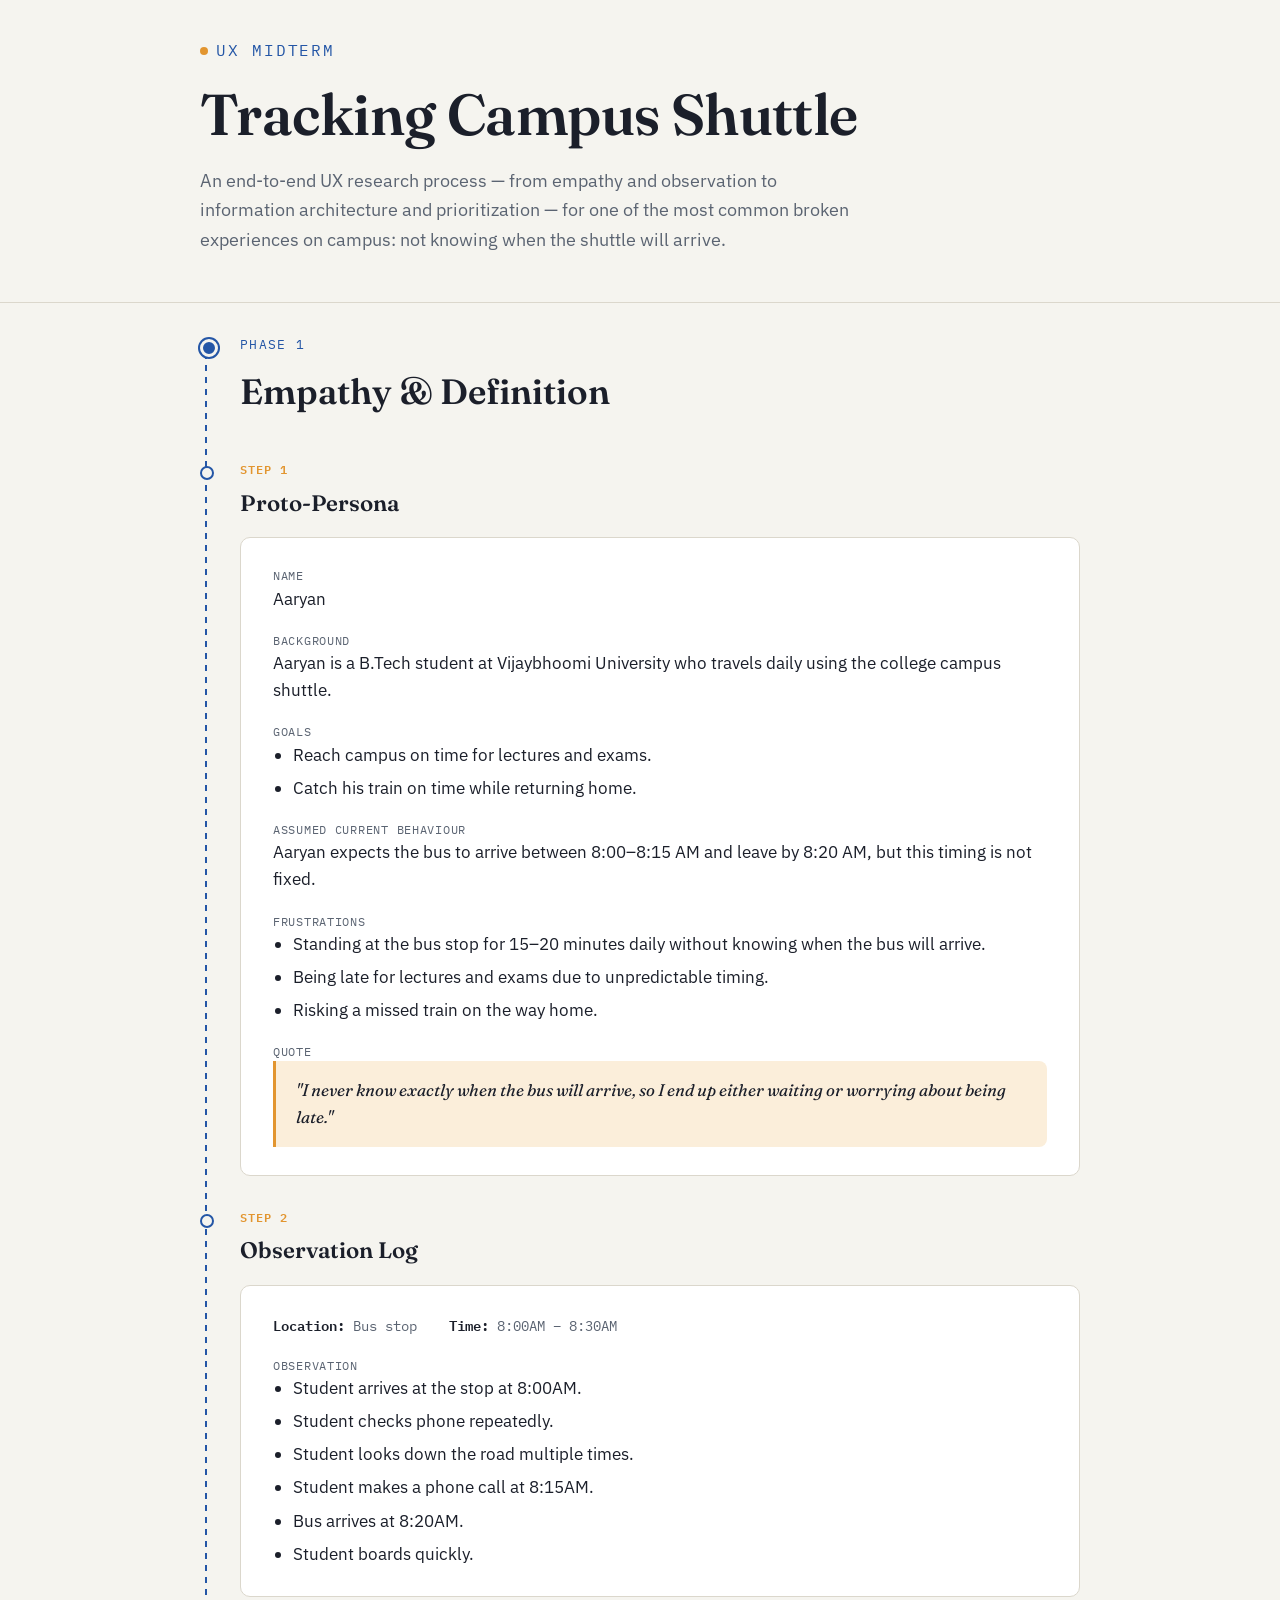
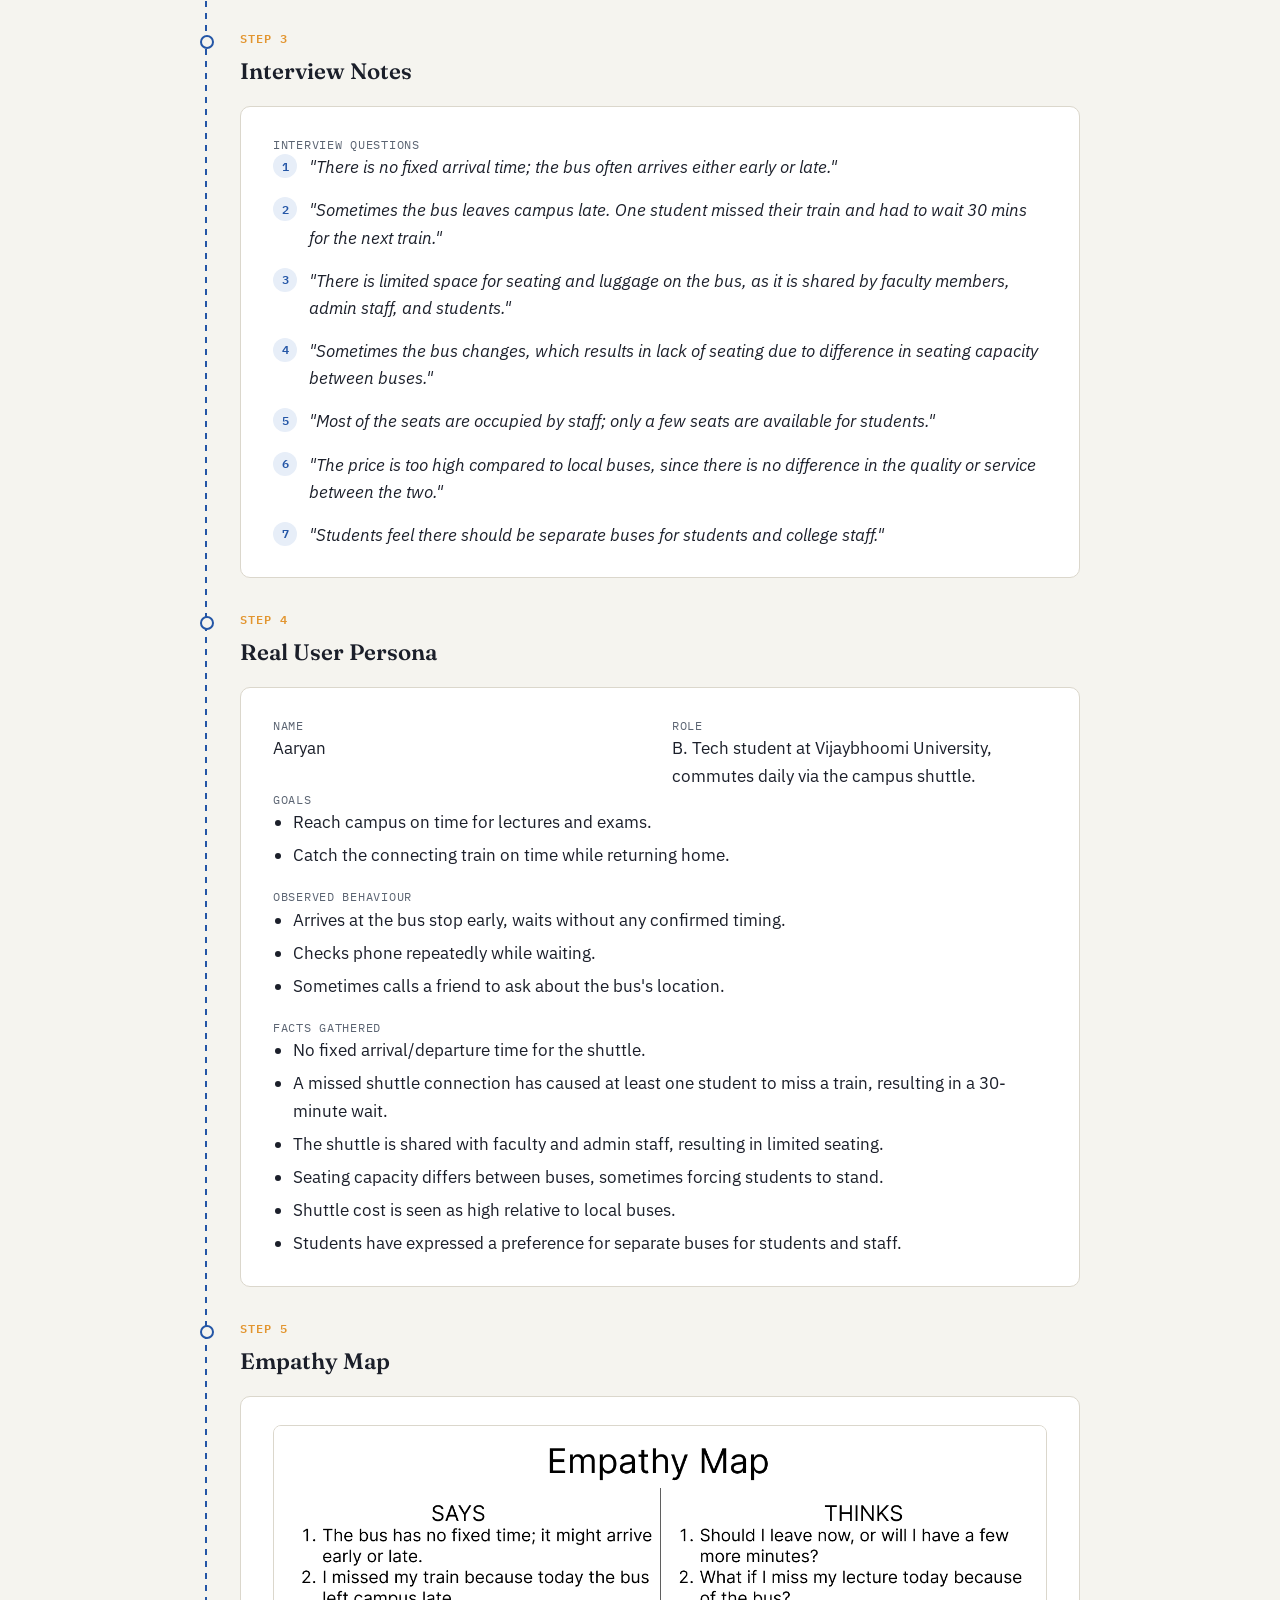
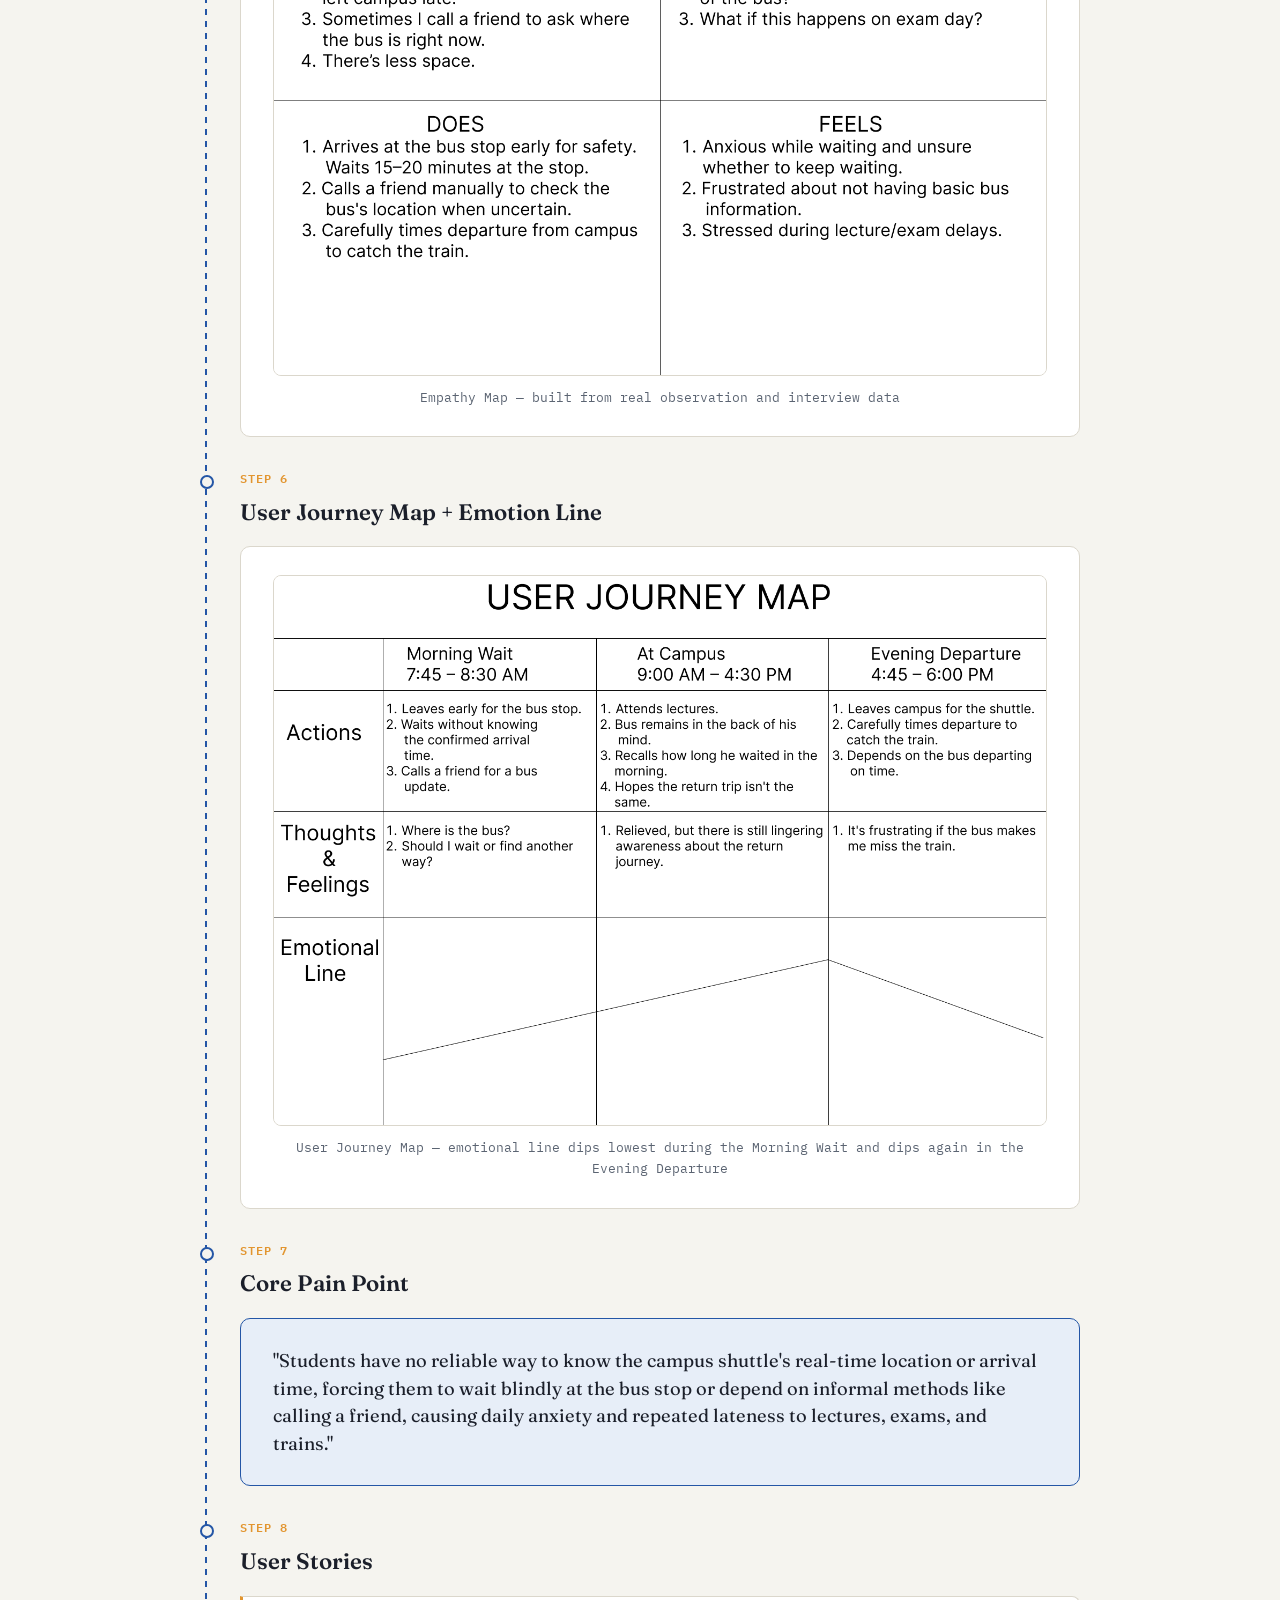
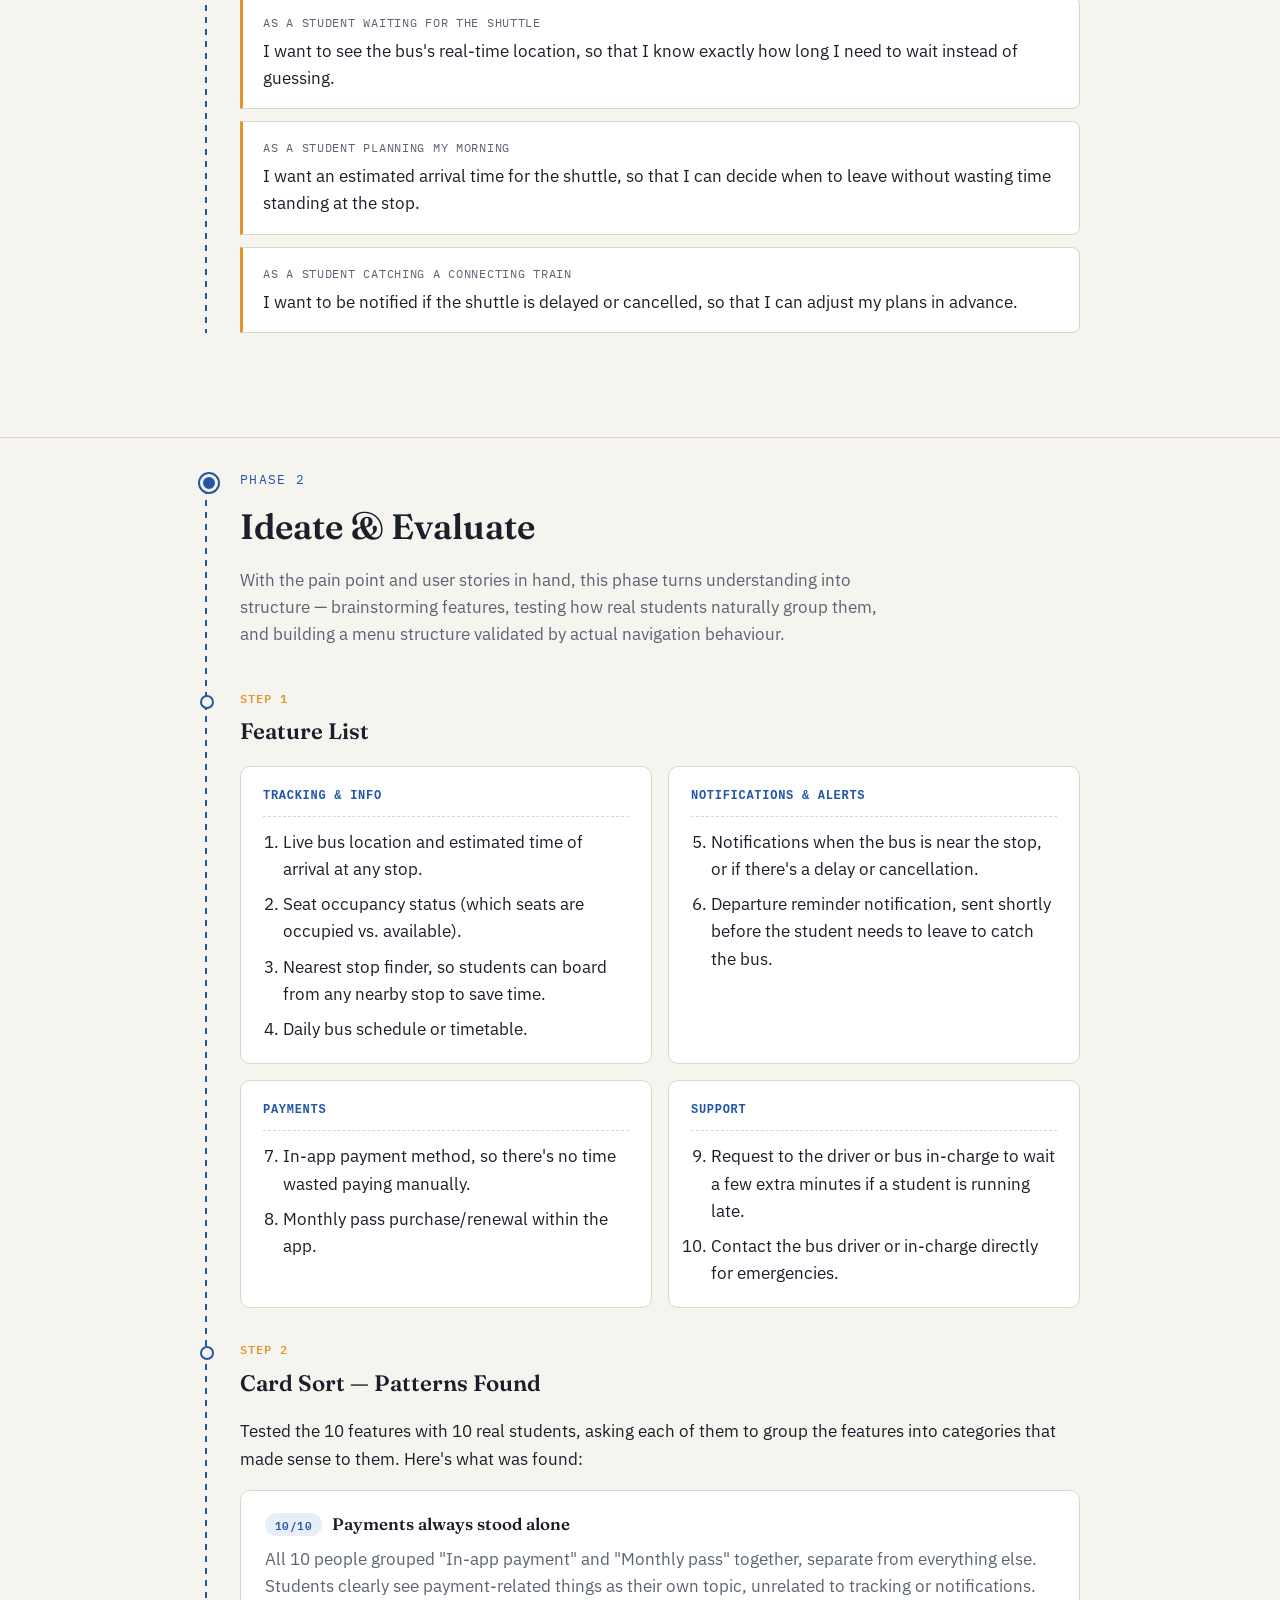
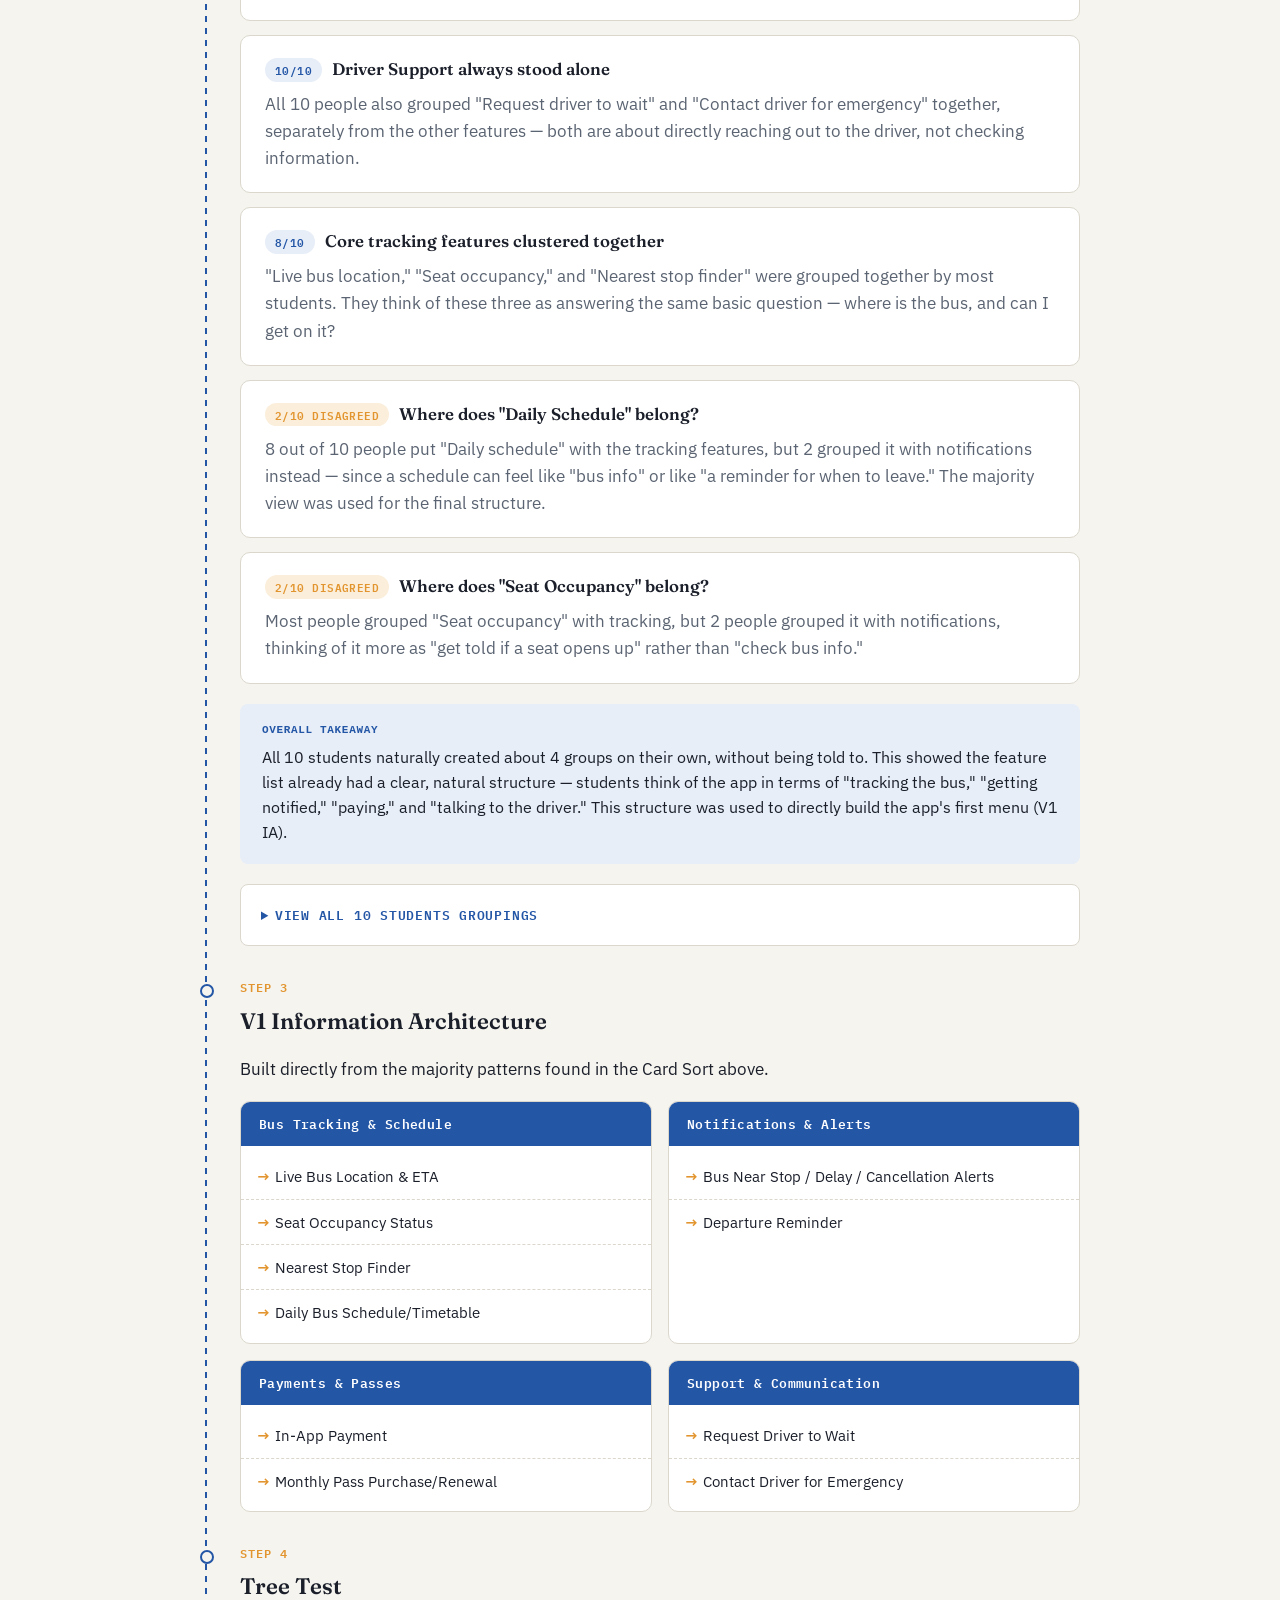
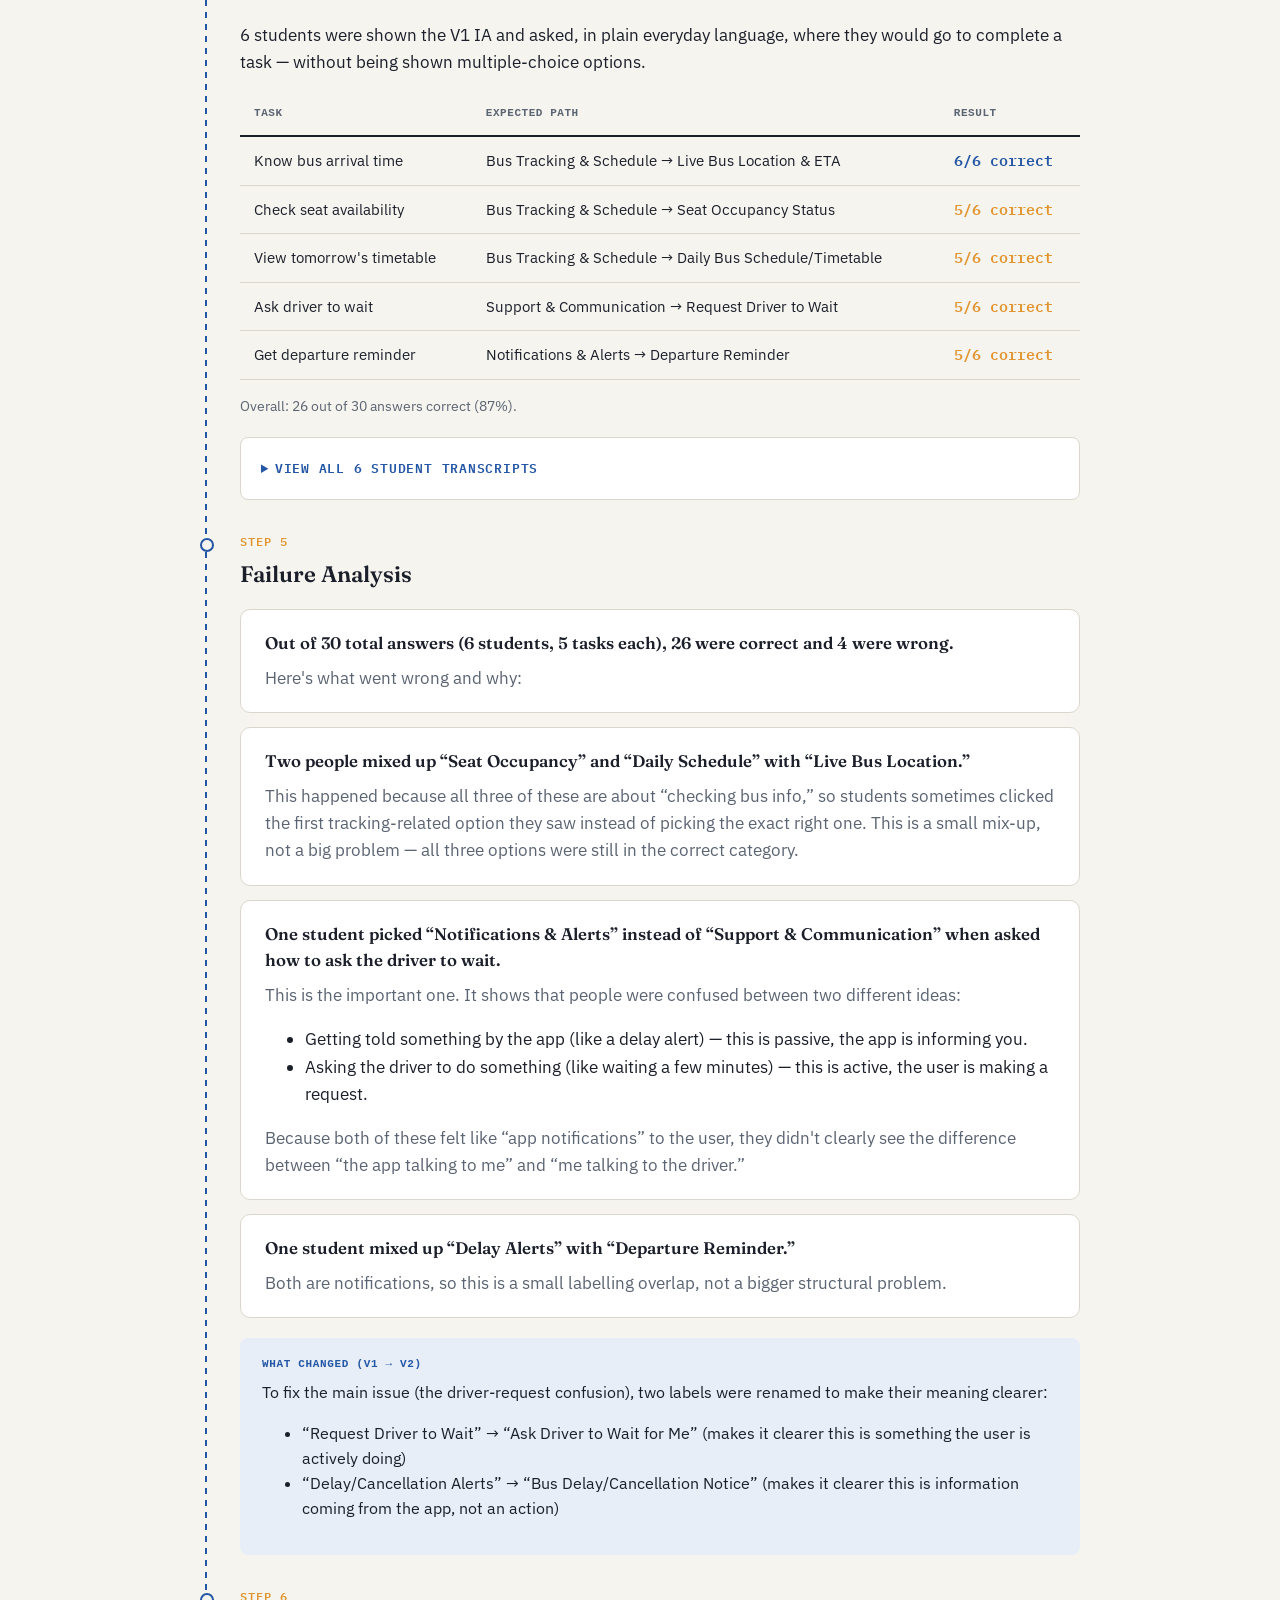
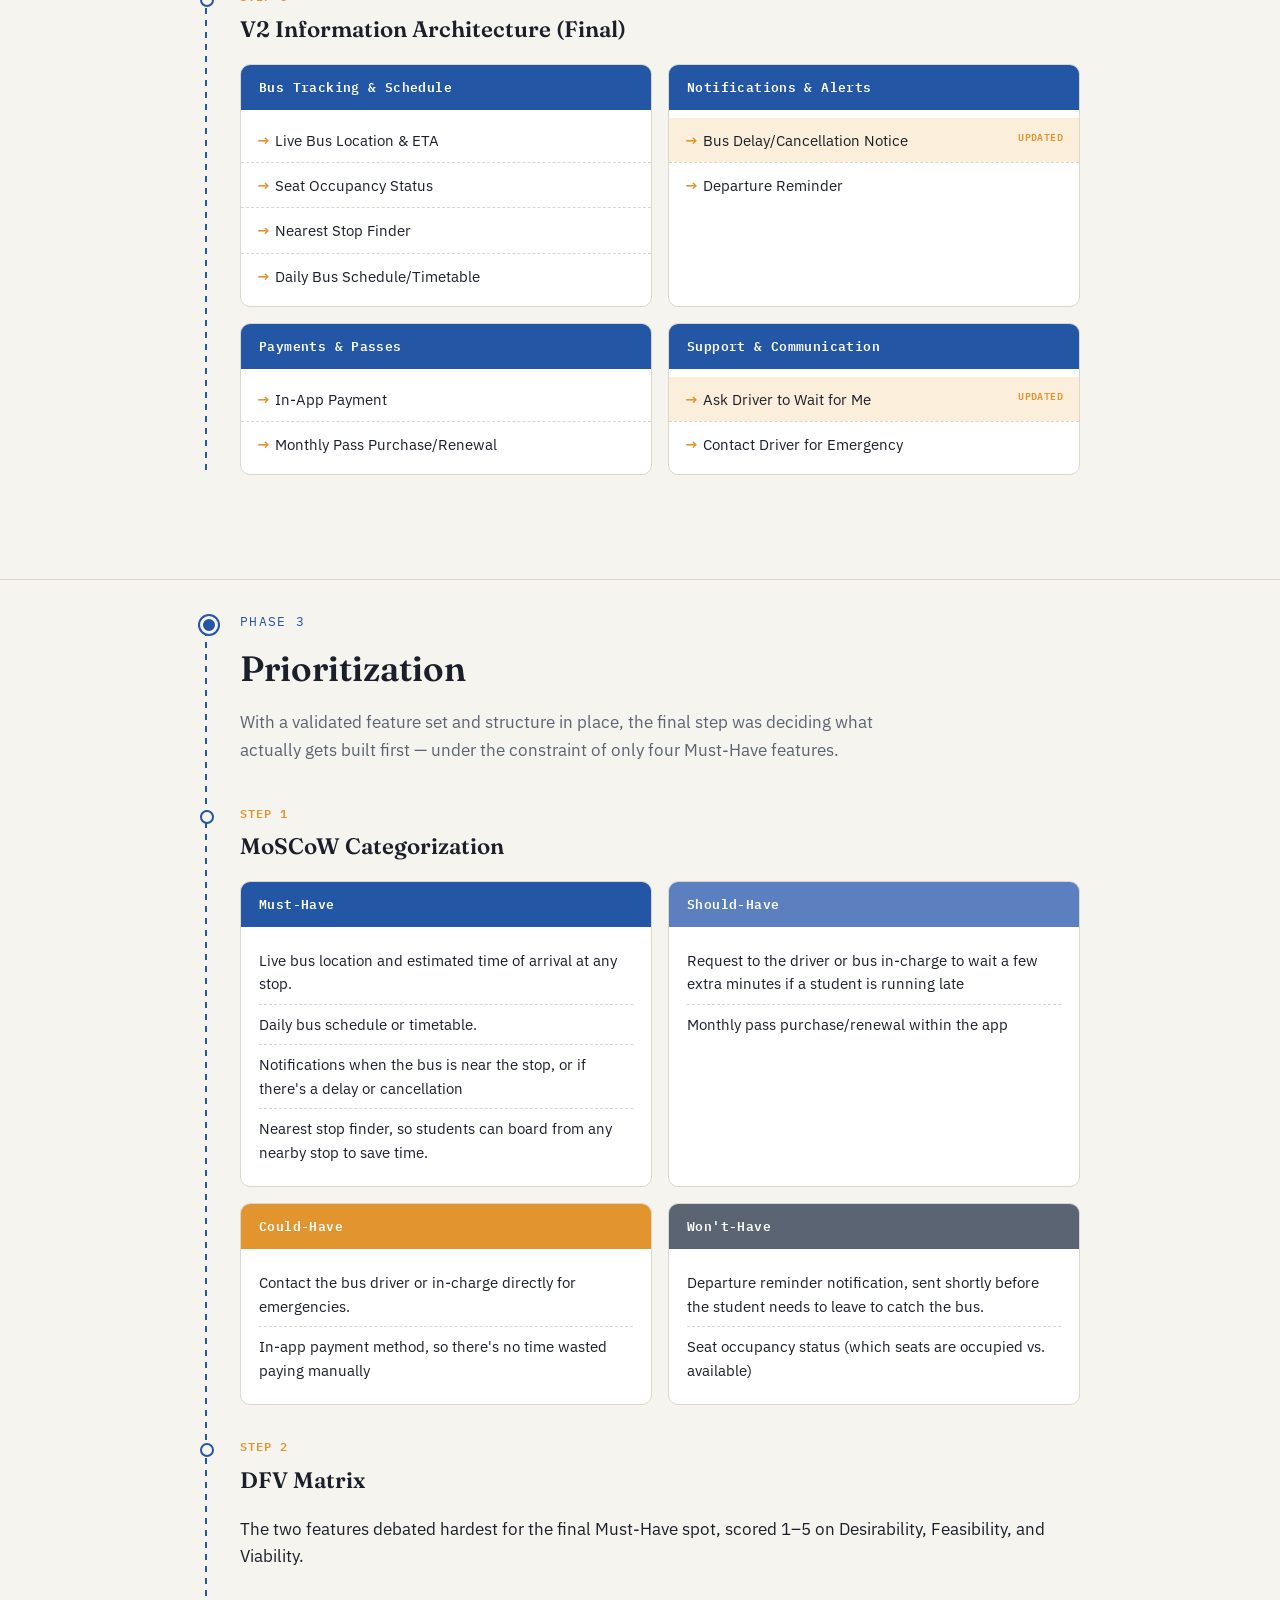
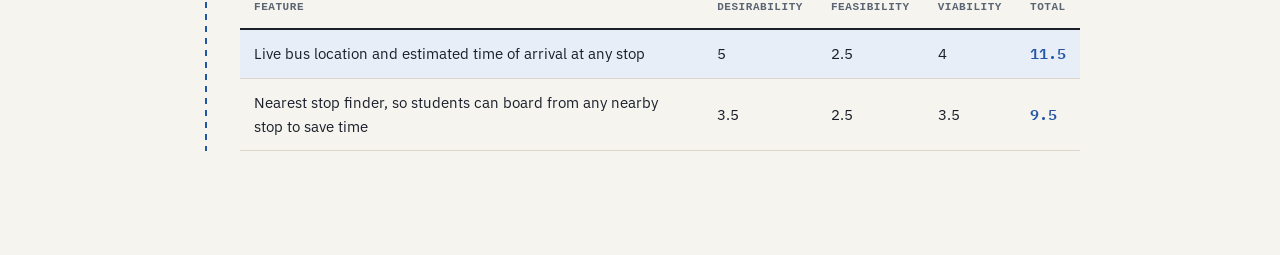
==== commit 8844fb4d: "Final chacke before submit and gitignore" ====
--- a/index.html
+++ b/index.html
@@ -18,8 +18,6 @@
       common broken experiences on campus: not knowing when the shuttle
       will arrive.
     </p>
-    <div class="meta">
-    </div>
   </div>
 </header>
 
@@ -31,11 +29,6 @@
       <div class="phase-head">
         <p class="phase-eyebrow">Phase 1</p>
         <h2>Empathy &amp; Definition</h2>
-        <p class="phase-desc">
-          Before proposing anything, the goal here was to understand the
-          user's world as it actually is — starting with assumptions,
-          then replacing them with real observation and real conversations.
-        </p>
       </div>
 
       <article class="step" id="proto-persona">
@@ -48,25 +41,25 @@
           </div>
           <div class="field">
             <p class="field-label">Background</p>
-            <p>Aaryan is a B.Tech student at Vijaybhoomi University. He takes the college shuttle bus every day.</p>
+            <p>Aaryan is a B.Tech student at Vijaybhoomi University who travels daily using the college campus shuttle.</p>
           </div>
           <div class="field">
             <p class="field-label">Goals</p>
             <ul>
-              <li>Get to campus on time for lectures and exams.</li>
-              <li>Catch his train on time when going back home.</li>
+              <li>Reach campus on time for lectures and exams.</li>
+              <li>Catch his train on time while returning home.</li>
             </ul>
           </div>
           <div class="field">
             <p class="field-label">Assumed Current Behaviour</p>
-            <p>Aaryan thinks the bus usually comes between 8:00–8:15 AM and leaves by 8:20 AM. But this isn't fixed — the bus doesn't always follow this timing.</p>
+            <p>Aaryan expects the bus to arrive between 8:00–8:15 AM and leave by 8:20 AM, but this timing is not fixed.</p>
           </div>
           <div class="field">
             <p class="field-label">Frustrations</p>
             <ul>
-              <li>He has to stand at the bus stop for 15–20 minutes every day without knowing when the bus will actually show up.</li>
-              <li>Because the timing is unpredictable, he's often late for lectures and exams.</li>
-              <li>He also risks missing his train on the way back home.</li>
+              <li>Standing at the bus stop for 15–20 minutes daily without knowing when the bus will arrive.</li>
+              <li>Being late for lectures and exams due to unpredictable timing.</li>
+              <li>Risking a missed train on the way home.</li>
             </ul>
           </div>
           <div class="field">
@@ -83,18 +76,18 @@
         <h3>Observation Log</h3>
         <div class="card">
           <div class="meta-row">
-            <span><strong>Location:</strong> Campus bus stop</span>
-            <span><strong>Time:</strong> 8:00 AM – 8:30 AM</span>
-          </div>
-          <div class="field">
-            <p class="field-label">What Was Observed</p>
-            <ul>
-              <li>The student reaches the stop at 8:00 AM.</li>
-              <li>He checks his phone again and again.</li>
-              <li>He keeps looking down the road to see if the bus is coming.</li>
-              <li>At 8:15 AM, he makes a phone call.</li>
-              <li>The bus arrives at 8:20 AM.</li>
-              <li>He boards the bus quickly.</li>
+            <span><strong>Location:</strong> Bus stop</span>
+            <span><strong>Time:</strong> 8:00AM – 8:30AM</span>
+          </div>
+          <div class="field">
+            <p class="field-label">Observation</p>
+            <ul>
+              <li>Student arrives at the stop at 8:00AM.</li>
+              <li>Student checks phone repeatedly.</li>
+              <li>Student looks down the road multiple times.</li>
+              <li>Student makes a phone call at 8:15AM.</li>
+              <li>Bus arrives at 8:20AM.</li>
+              <li>Student boards quickly.</li>
             </ul>
           </div>
         </div>
@@ -105,7 +98,7 @@
         <h3>Interview Notes</h3>
         <div class="card">
           <div class="field">
-            <p class="field-label">Raw Responses From 3 Real Students</p>
+            <p class="field-label">Interview Questions</p>
             <ol class="interview-list">
               <li>"There is no fixed arrival time; the bus often arrives either early or late."</li>
               <li>"Sometimes the bus leaves campus late. One student missed their train and had to wait 30 mins for the next train."</li>
@@ -130,7 +123,7 @@
             </div>
             <div class="field">
               <p class="field-label">Role</p>
-              <p>B.Tech student at Vijaybhoomi University, commutes daily via the campus shuttle.</p>
+              <p>B. Tech student at Vijaybhoomi University, commutes daily via the campus shuttle.</p>
             </div>
           </div>
           <div class="field">
@@ -215,9 +208,10 @@
           </li>
         </ul>
       </article>
-
-
-      <section class="phase" id="phase-2">
+    </div>
+  </section>
+
+  <section class="phase" id="phase-2">
     <div class="phase-inner">
 
       <div class="phase-head">
@@ -302,10 +296,10 @@
         </div>
 
         <details class="raw-data">
-          <summary>View raw data — all 10 participant groupings</summary>
-
-          <div class="participant-block">
-            <h5>Participant 1 — Communication and Support / Accessibility / Boarding / Payment</h5>
+          <summary>View all 10 students groupings</summary>
+
+          <div class="participant-block">
+            <h5>Student 1 — Communication and Support / Accessibility / Boarding / Payment</h5>
             <p class="cat-name">Communication and Support</p>
             <ul><li>Request driver to wait a few extra minutes if running late</li><li>Contact bus driver/in-charge for emergencies</li></ul>
             <p class="cat-name">Accessibility</p>
@@ -317,7 +311,7 @@
           </div>
 
           <div class="participant-block">
-            <h5>Participant 2 — Convenience / Payment / Emergency Requests / Reminders</h5>
+            <h5>Student 2 — Convenience / Payment / Emergency Requests / Reminders</h5>
             <p class="cat-name">Convenience</p>
             <ul><li>Live bus location and ETA</li><li>Nearest stop finder</li><li>Daily bus schedule</li><li>Seat occupancy status</li></ul>
             <p class="cat-name">Payment</p>
@@ -329,7 +323,7 @@
           </div>
 
           <div class="participant-block">
-            <h5>Participant 3 — Communication and Support / Accessibility / Boarding / Payment</h5>
+            <h5>Student 3 — Communication and Support / Accessibility / Boarding / Payment</h5>
             <p class="cat-name">Communication and Support</p>
             <ul><li>Request driver to wait a few extra minutes if running late</li><li>Contact bus driver/in-charge for emergencies</li></ul>
             <p class="cat-name">Accessibility</p>
@@ -341,7 +335,7 @@
           </div>
 
           <div class="participant-block">
-            <h5>Participant 4 — Communication and Support / Bus Tracking &amp; Navigation / Schedule &amp; Alerts / Tickets &amp; Payments</h5>
+            <h5>Student 4 — Communication and Support / Bus Tracking &amp; Navigation / Schedule &amp; Alerts / Tickets &amp; Payments</h5>
             <p class="cat-name">Communication and Support</p>
             <ul><li>Request driver to wait</li><li>Contact driver for emergencies</li></ul>
             <p class="cat-name">Bus Tracking &amp; Navigation</p>
@@ -353,7 +347,7 @@
           </div>
 
           <div class="participant-block">
-            <h5>Participant 5 — Real-Time Tracking &amp; Availability / Schedules &amp; Alerts / Payments &amp; Passes / Driver Communication &amp; Support</h5>
+            <h5>Student 5 — Real-Time Tracking &amp; Availability / Schedules &amp; Alerts / Payments &amp; Passes / Driver Communication &amp; Support</h5>
             <p class="cat-name">Real-Time Tracking &amp; Availability</p>
             <ul><li>Live bus location and ETA</li><li>Seat occupancy status</li><li>Nearest stop finder</li></ul>
             <p class="cat-name">Schedules &amp; Alerts</p>
@@ -365,7 +359,7 @@
           </div>
 
           <div class="participant-block">
-            <h5>Participant 6 — Search &amp; Find / Messages &amp; Schedule / Payments / Contact &amp; Support</h5>
+            <h5>Student 6 — Search &amp; Find / Messages &amp; Schedule / Payments / Contact &amp; Support</h5>
             <p class="cat-name">Search &amp; Find</p>
             <ul><li>Live bus location and ETA</li><li>Seat occupancy status</li><li>Nearest stop finder</li></ul>
             <p class="cat-name">Messages &amp; Schedule</p>
@@ -377,7 +371,7 @@
           </div>
 
           <div class="participant-block">
-            <h5>Participant 7 — Track / Settings / Finance / Contact</h5>
+            <h5>Student 7 — Track / Settings / Finance / Contact</h5>
             <p class="cat-name">Track</p>
             <ul><li>Live bus location and ETA</li><li>Seat occupancy status</li><li>Nearest stop finder</li><li>Daily bus schedule</li></ul>
             <p class="cat-name">Settings</p>
@@ -389,7 +383,7 @@
           </div>
 
           <div class="participant-block">
-            <h5>Participant 8 — Bus Tracking &amp; Navigation / Notifications &amp; Alerts / Tickets &amp; Payments / Communication &amp; Assistance</h5>
+            <h5>Student 8 — Bus Tracking &amp; Navigation / Notifications &amp; Alerts / Tickets &amp; Payments / Communication &amp; Assistance</h5>
             <p class="cat-name">Bus Tracking &amp; Navigation</p>
             <ul><li>Live bus location and ETA</li><li>Seat occupancy status</li><li>Nearest stop finder</li><li>Daily bus schedule</li></ul>
             <p class="cat-name">Notifications &amp; Alerts</p>
@@ -401,7 +395,7 @@
           </div>
 
           <div class="participant-block">
-            <h5>Participant 9 — Bus Tracking &amp; Status / Notifications &amp; Alerts / Tickets &amp; Payments / Driver Communication &amp; Assistance</h5>
+            <h5>Student 9 — Bus Tracking &amp; Status / Notifications &amp; Alerts / Tickets &amp; Payments / Driver Communication &amp; Assistance</h5>
             <p class="cat-name">Bus Tracking &amp; Status</p>
             <ul><li>Live bus location and ETA</li><li>Seat occupancy status</li><li>Nearest stop finder</li><li>Daily bus schedule</li></ul>
             <p class="cat-name">Notifications &amp; Alerts</p>
@@ -413,7 +407,7 @@
           </div>
 
           <div class="participant-block">
-            <h5>Participant 10 — Bus Tracking &amp; Navigation / Notifications &amp; Alerts / Payments &amp; Pass Management / Support &amp; Communication</h5>
+            <h5>Student 10 — Bus Tracking &amp; Navigation / Notifications &amp; Alerts / Payments &amp; Pass Management / Support &amp; Communication</h5>
             <p class="cat-name">Bus Tracking &amp; Navigation</p>
             <ul><li>Live bus location and ETA</li><li>Real-time seat occupancy status</li><li>Nearest stop finder</li><li>Daily bus schedule</li></ul>
             <p class="cat-name">Notifications &amp; Alerts</p>
@@ -485,71 +479,71 @@
         <p style="color: var(--muted); font-size: 0.9rem;">Overall: 26 out of 30 answers correct (87%).</p>
 
         <details class="raw-data">
-          <summary>View raw data — all 6 student transcripts</summary>
+          <summary>View all 6 student transcripts</summary>
 
           <div class="participant-block">
             <h5>Student 1</h5>
             <ul class="transcript">
-              <li>Arrival time → Bus Tracking &amp; Schedule → Live Bus Location &amp; ETA</li>
-              <li>Free seat → Bus Tracking &amp; Schedule → Seat Occupancy Status</li>
-              <li>Tomorrow's timetable → Bus Tracking &amp; Schedule → Daily Bus Schedule/Timetable</li>
-              <li>Ask driver to wait → Support &amp; Communication → Request Driver to Wait</li>
-              <li>Departure reminder → Notifications &amp; Alerts → Departure Reminder</li>
+              <li>You're waiting for the bus and want to know when it will arrive. Bus Tracking &amp; Schedule → Live Bus Location &amp; ETA</li>
+              <li>You want to check if there's a free seat before boarding. Bus Tracking &amp; Schedule → Seat Occupancy Status</li>
+              <li>You want to see tomorrow's full bus timetable. Bus Tracking &amp; Schedule → Daily Bus Schedule/Timetable</li>
+              <li>The bus is about to leave and you want to ask the driver to wait a minute. Support &amp; Communication → Request Driver to Wait</li>
+              <li>You want to be reminded a few minutes before the bus departs. Notifications &amp; Alerts → Departure Reminder</li>
             </ul>
           </div>
 
           <div class="participant-block">
             <h5>Student 2</h5>
             <ul class="transcript">
-              <li>Arrival time → Bus Tracking &amp; Schedule → Live Bus Location &amp; ETA</li>
-              <li>Free seat → Bus Tracking &amp; Schedule → Seat Occupancy Status</li>
-              <li>Tomorrow's timetable → Bus Tracking &amp; Schedule → Daily Bus Schedule/Timetable</li>
-              <li><strong>Ask driver to wait → Notifications &amp; Alerts → Delay/Cancellation Alerts (incorrect)</strong></li>
-              <li>Departure reminder → Notifications &amp; Alerts → Departure Reminder</li>
+              <li>You're waiting for the bus and want to know when it will arrive. → Live Bus Location &amp; ETA (under Bus Tracking &amp; Schedule)</li>
+              <li>You want to check if there's a free seat before boarding. → Seat Occupancy Status (under Bus Tracking &amp; Schedule)</li>
+              <li>You want to see tomorrow's full bus timetable. → Daily Bus Schedule/Timetable (under Bus Tracking &amp; Schedule)</li>
+              <li>The bus is about to leave and you want to ask the driver to wait a minute. → Delay/Cancellation Alerts (under Notifications &amp; Alerts)</li>
+              <li>You want to be reminded a few minutes before the bus departs. → Departure Reminder (under Notifications &amp; Alerts)</li>
             </ul>
           </div>
 
           <div class="participant-block">
             <h5>Student 3</h5>
             <ul class="transcript">
-              <li>Arrival time → Bus Tracking &amp; Schedule → Live Bus Location &amp; ETA</li>
-              <li>Free seat → Bus Tracking &amp; Schedule → Seat Occupancy Status</li>
-              <li><strong>Tomorrow's timetable → Bus Tracking &amp; Schedule → Live Bus Location &amp; ETA (incorrect)</strong></li>
-              <li>Ask driver to wait → Support &amp; Communication → Request Driver to Wait</li>
-              <li>Departure reminder → Notifications &amp; Alerts → Departure Reminder</li>
+              <li>You're waiting for the bus and want to know when it will arrive. Go to: Bus Tracking &amp; Schedule → Live Bus Location &amp; ETA.</li>
+              <li>You want to check if there's a free seat before boarding. Go to: Bus Tracking &amp; Schedule → Seat Occupancy Status.</li>
+              <li>You want to see tomorrow's full bus timetable. Go to: Bus Tracking &amp; Schedule → Live Bus Location &amp; ETA.</li>
+              <li>The bus is about to leave and you want to ask the driver to wait a minute. Go to: Support &amp; Communication → Request Driver to Wait.</li>
+              <li>You want to be reminded a few minutes before the bus departs. Go to: Notifications &amp; Alerts → Departure Reminder.</li>
             </ul>
           </div>
 
           <div class="participant-block">
             <h5>Student 4</h5>
             <ul class="transcript">
-              <li>Arrival time → Bus Tracking &amp; Schedule → Live Bus Location &amp; ETA</li>
-              <li>Free seat → Bus Tracking &amp; Schedule → Seat Occupancy Status</li>
-              <li>Tomorrow's timetable → Bus Tracking &amp; Schedule → Daily Bus Schedule/Timetable</li>
-              <li>Ask driver to wait → Support &amp; Communication → Request Driver to Wait</li>
-              <li><strong>Departure reminder → Notifications &amp; Alerts → Delay/Cancellation Alerts (incorrect)</strong></li>
+              <li>You're waiting for the bus and want to know when it will arrive. Where would you go? Bus Tracking &amp; Schedule &gt; Live Bus Location &amp; ETA</li>
+              <li>You want to check if there's a free seat before boarding. Where would you go? Bus Tracking &amp; Schedule &gt; Seat Occupancy Status</li>
+              <li>You want to see tomorrow's full bus timetable. Where would you go? Bus Tracking &amp; Schedule &gt; Daily Bus Schedule/Timetable</li>
+              <li>The bus is about to leave and you want to ask the driver to wait a minute. Where would you go? Support &amp; Communication &gt; Request Driver to Wait</li>
+              <li>You want to be reminded a few minutes before the bus departs. Where would you go? Notifications &amp; Alerts &gt; Delay/Cancellation Alerts</li>
             </ul>
           </div>
 
           <div class="participant-block">
             <h5>Student 5</h5>
             <ul class="transcript">
-              <li>Arrival time → Live Bus Location &amp; ETA</li>
-              <li><strong>Free seat → Nearest Stop Finder (incorrect)</strong></li>
-              <li>Tomorrow's timetable → Daily Bus Schedule/Timetable</li>
-              <li>Ask driver to wait → Request Driver to Wait</li>
-              <li>Departure reminder → Departure Reminder</li>
+              <li>You're waiting for the bus and want to know when it will arrive. Where would you go? Live Bus Location &amp; ETA</li>
+              <li>You want to check if there's a free seat before boarding. Where would you go? Nearest Stop Finder</li>
+              <li>You want to see tomorrow's full bus timetable. Where would you go? Daily Bus Schedule/Timetable</li>
+              <li>The bus is about to leave and you want to ask the driver to wait a minute. Where would you go? Request Driver to Wait</li>
+              <li>You want to be reminded a few minutes before the bus departs. Where would you go? Departure Reminder</li>
             </ul>
           </div>
 
           <div class="participant-block">
             <h5>Student 6</h5>
             <ul class="transcript">
-              <li>Arrival time → Bus Tracking &amp; Schedule → Live Bus Location &amp; ETA</li>
-              <li>Free seat → Bus Tracking &amp; Schedule → Seat Occupancy Status</li>
-              <li>Tomorrow's timetable → Bus Tracking &amp; Schedule → Daily Bus Schedule/Timetable</li>
-              <li>Ask driver to wait → Support &amp; Communication → Request Driver to Wait</li>
-              <li>Departure reminder → Notifications &amp; Alerts → Departure Reminder</li>
+              <li>You're waiting for the bus and want to know when it will arrive. Bus Tracking &amp; Schedule → Live Bus Location &amp; ETA</li>
+              <li>You want to check if there's a free seat before boarding. Bus Tracking &amp; Schedule → Seat Occupancy Status</li>
+              <li>You want to see tomorrow's full bus timetable. Bus Tracking &amp; Schedule → Daily Bus Schedule/Timetable</li>
+              <li>The bus is about to leave and you want to ask the driver to wait a minute. Support &amp; Communication → Request Driver to Wait</li>
+              <li>You want to be reminded a few minutes before the bus departs. Notifications &amp; Alerts → Departure Reminder</li>
             </ul>
           </div>
 
@@ -561,22 +555,35 @@
         <h3>Failure Analysis</h3>
         <div class="pattern-list">
           <div class="pattern-item">
-            <h4>Minor mix-ups within Bus Tracking &amp; Schedule</h4>
-            <p>Two students confused "Seat Occupancy" and "Daily Schedule" with "Live Bus Location." All three feel like "checking bus info," so students sometimes clicked the first tracking-related option instead of the exact right one. This is a small mix-up — all three options were still in the correct category.</p>
-          </div>
-          <div class="pattern-item">
-            <h4>The important one: passive vs. active confusion</h4>
-            <p>One student picked "Notifications &amp; Alerts" instead of "Support &amp; Communication" when asked how to ask the driver to wait. This revealed a real mental-model gap: getting told something by the app (like a delay alert) is <em>passive</em> — the app is informing you. Asking the driver to do something is <em>active</em> — the user is making a request. Both felt like "app notifications" to this student, so the difference between "the app talking to me" and "me talking to the driver" wasn't clear.</p>
-          </div>
-          <div class="pattern-item">
-            <h4>Minor overlap between two notification types</h4>
-            <p>One student mixed up "Delay Alerts" with "Departure Reminder." Both are notifications, so this is a small labelling overlap, not a bigger structural problem.</p>
+            <h4>Out of 30 total answers (6 students, 5 tasks each), 26 were correct and 4 were wrong.</h4>
+            <p>Here's what went wrong and why:</p>
+          </div>
+          <div class="pattern-item">
+            <h4>Two people mixed up “Seat Occupancy” and “Daily Schedule” with “Live Bus Location.”</h4>
+            <p>This happened because all three of these are about “checking bus info,” so students sometimes clicked the first tracking-related option they saw instead of picking the exact right one. This is a small mix-up, not a big problem — all three options were still in the correct category.</p>
+          </div>
+          <div class="pattern-item">
+            <h4>One student picked “Notifications &amp; Alerts” instead of “Support &amp; Communication” when asked how to ask the driver to wait.</h4>
+            <p>This is the important one. It shows that people were confused between two different ideas:</p>
+            <ul>
+              <li>Getting told something by the app (like a delay alert) — this is passive, the app is informing you.</li>
+              <li>Asking the driver to do something (like waiting a few minutes) — this is active, the user is making a request.</li>
+            </ul>
+            <p>Because both of these felt like “app notifications” to the user, they didn't clearly see the difference between “the app talking to me” and “me talking to the driver.”</p>
+          </div>
+          <div class="pattern-item">
+            <h4>One student mixed up “Delay Alerts” with “Departure Reminder.”</h4>
+            <p>Both are notifications, so this is a small labelling overlap, not a bigger structural problem.</p>
           </div>
         </div>
 
         <div class="takeaway">
-          <strong>What Changed — V1 → V2</strong>
-          To fix the main issue (the driver-request confusion), two labels were renamed to make their meaning clearer: "Request Driver to Wait" became <strong>"Ask Driver to Wait for Me"</strong> (making clear this is something the user actively does), and "Delay/Cancellation Alerts" became <strong>"Bus Delay/Cancellation Notice"</strong> (making clear this is information coming from the app, not an action).
+          <strong>What changed (V1 → V2)</strong>
+          To fix the main issue (the driver-request confusion), two labels were renamed to make their meaning clearer:
+          <ul>
+            <li>“Request Driver to Wait” → “Ask Driver to Wait for Me” (makes it clearer this is something the user is actively doing)</li>
+            <li>“Delay/Cancellation Alerts” → “Bus Delay/Cancellation Notice” (makes it clearer this is information coming from the app, not an action)</li>
+          </ul>
         </div>
       </article>
 
@@ -616,9 +623,10 @@
           </div>
         </div>
       </article>
-
-
-      <section class="phase" id="phase-3">
+    </div>
+  </section>
+
+  <section class="phase" id="phase-3">
     <div class="phase-inner">
 
       <div class="phase-head">
@@ -640,29 +648,29 @@
             <ul>
               <li>Live bus location and estimated time of arrival at any stop.</li>
               <li>Daily bus schedule or timetable.</li>
-              <li>Notifications when the bus is near the stop, or if there's a delay or cancellation.</li>
+              <li>Notifications when the bus is near the stop, or if there's a delay or cancellation</li>
               <li>Nearest stop finder, so students can board from any nearby stop to save time.</li>
             </ul>
           </div>
           <div class="moscow-card moscow-should">
             <div class="moscow-head">Should-Have</div>
             <ul>
-              <li>Request to the driver or bus in-charge to wait a few extra minutes if a student is running late.</li>
-              <li>Monthly pass purchase/renewal within the app.</li>
+              <li>Request to the driver or bus in-charge to wait a few extra minutes if a student is running late</li>
+              <li>Monthly pass purchase/renewal within the app</li>
             </ul>
           </div>
           <div class="moscow-card moscow-could">
             <div class="moscow-head">Could-Have</div>
             <ul>
               <li>Contact the bus driver or in-charge directly for emergencies.</li>
-              <li>In-app payment method, so there's no time wasted paying manually.</li>
+              <li>In-app payment method, so there's no time wasted paying manually</li>
             </ul>
           </div>
           <div class="moscow-card moscow-wont">
             <div class="moscow-head">Won't-Have</div>
             <ul>
               <li>Departure reminder notification, sent shortly before the student needs to leave to catch the bus.</li>
-              <li>Seat occupancy status (which seats are occupied vs. available).</li>
+              <li>Seat occupancy status (which seats are occupied vs. available)</li>
             </ul>
           </div>
         </div>
@@ -678,11 +686,11 @@
           </thead>
           <tbody>
             <tr class="winner">
-              <td>Live bus location and estimated time of arrival at any stop.</td>
+              <td>Live bus location and estimated time of arrival at any stop</td>
               <td>5</td><td>2.5</td><td>4</td><td class="total">11.5</td>
             </tr>
             <tr>
-              <td>Nearest stop finder, so students can board from any nearby stop to save time.</td>
+              <td>Nearest stop finder, so students can board from any nearby stop to save time</td>
               <td>3.5</td><td>2.5</td><td>3.5</td><td class="total">9.5</td>
             </tr>
           </tbody>
@@ -696,25 +704,3 @@
 
 </body>
 </html>
-
-    </div>
-  </section>
-
-    </div>
-  </section>
-
-    </div>
-  </section>
-
-</main>
-
-</body>
-</html>
-
-    </div>
-  </section>
-
-</main>
-
-</body>
-</html>
--- a/style.css
+++ b/style.css
@@ -71,7 +71,7 @@
    ============================================ */
 
 .hero {
-  padding: 96px 24px 72px;
+  padding: 36px 24px 16px;
   border-bottom: 1px solid var(--line);
 }
 
@@ -118,14 +118,7 @@
 }
 
 .hero .meta {
-  display: flex;
-  flex-wrap: wrap;
-  gap: 24px;
-  font-family: var(--font-mono);
-  font-size: 13px;
-  color: var(--muted);
-  padding-top: 24px;
-  border-top: 1px dashed var(--line);
+  display: none;
 }
 
 .hero .meta strong {
@@ -155,7 +148,7 @@
 }
 
 .phase {
-  padding: 72px 24px;
+  padding: 32px 24px 72px;
   position: relative;
 }
 
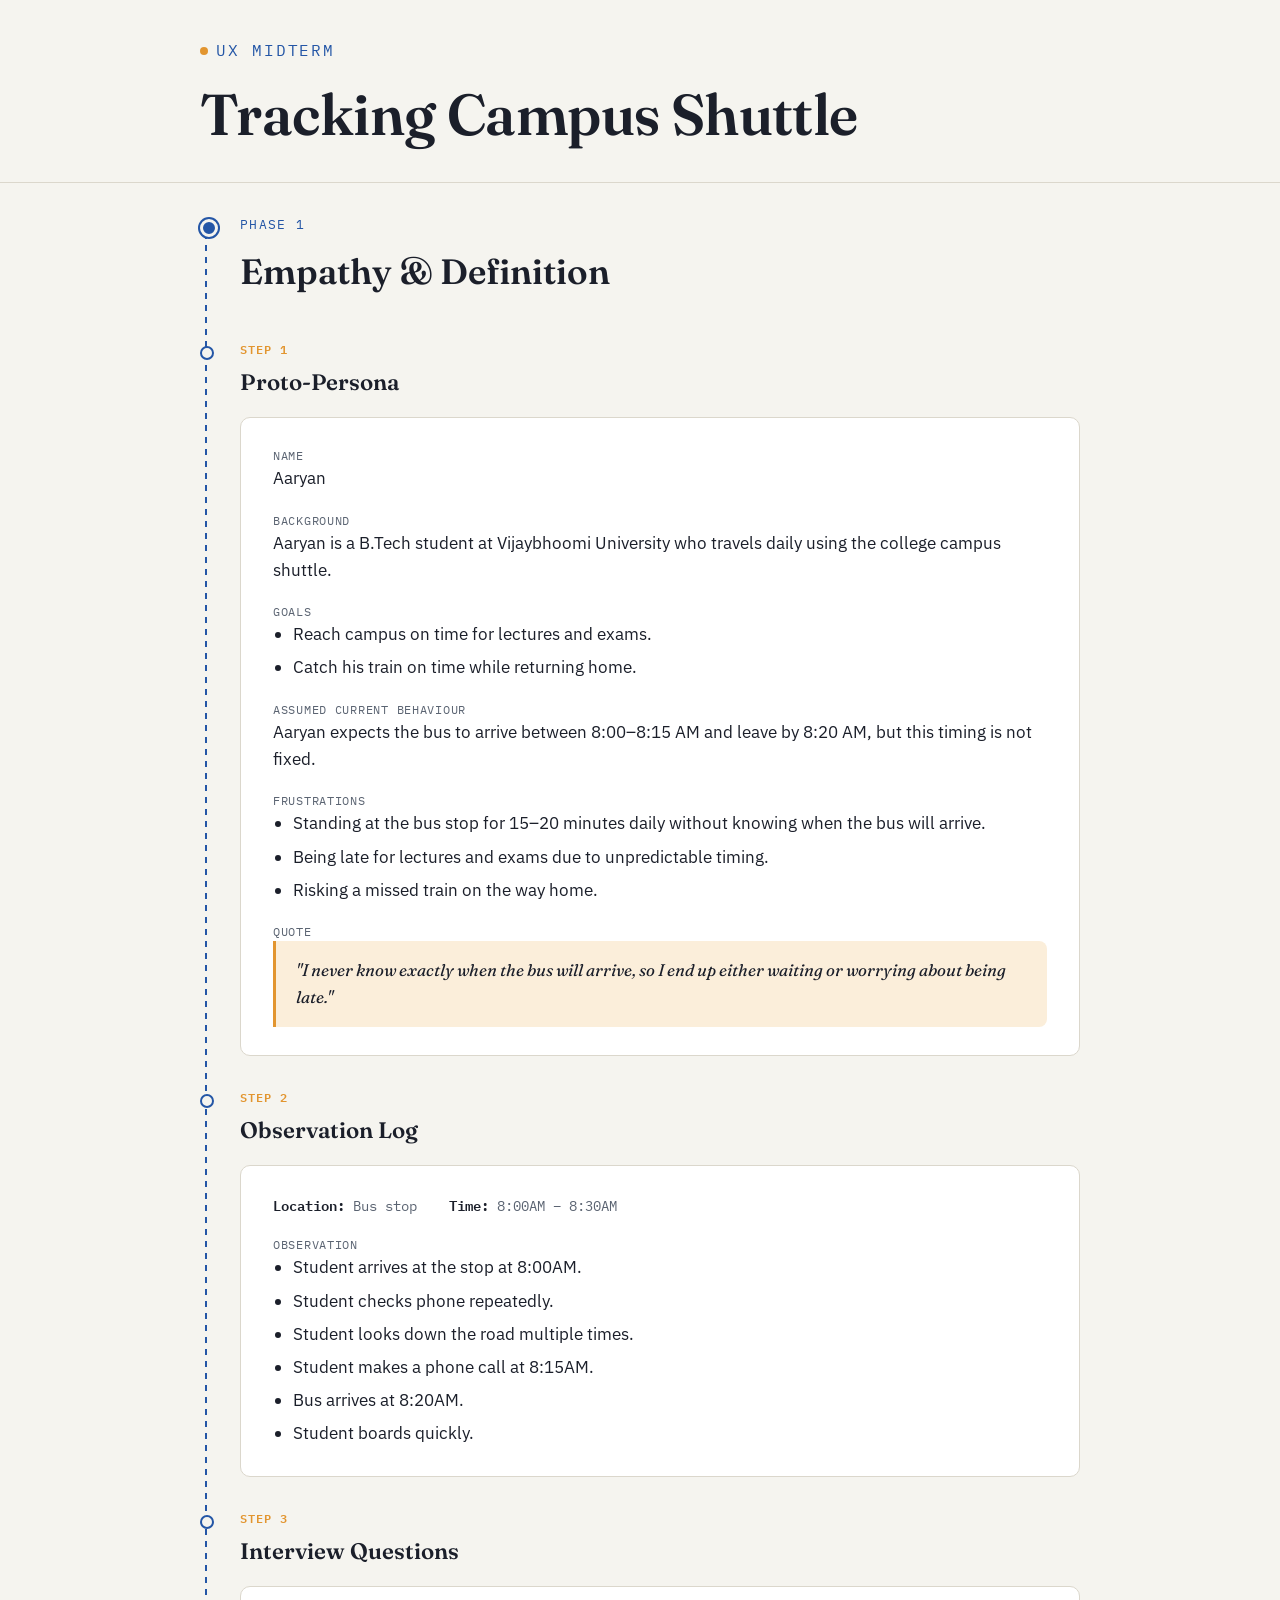
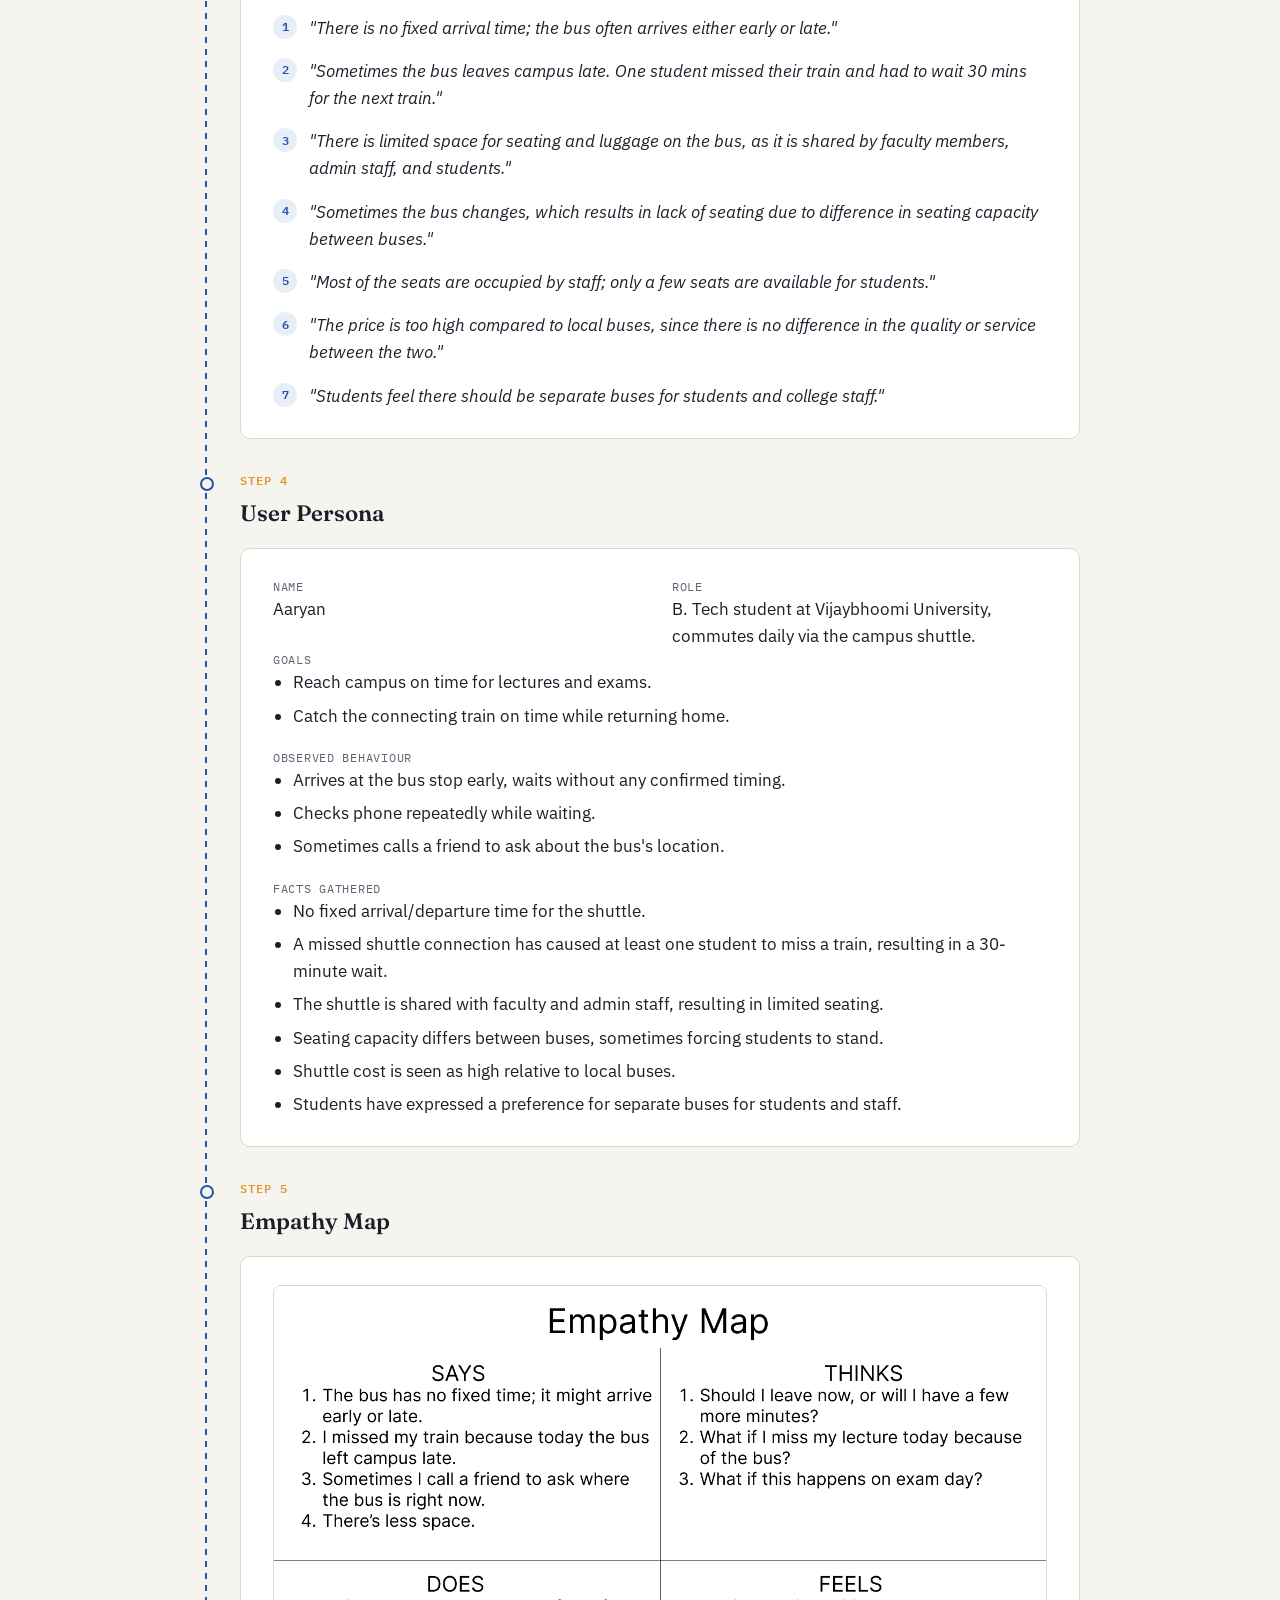
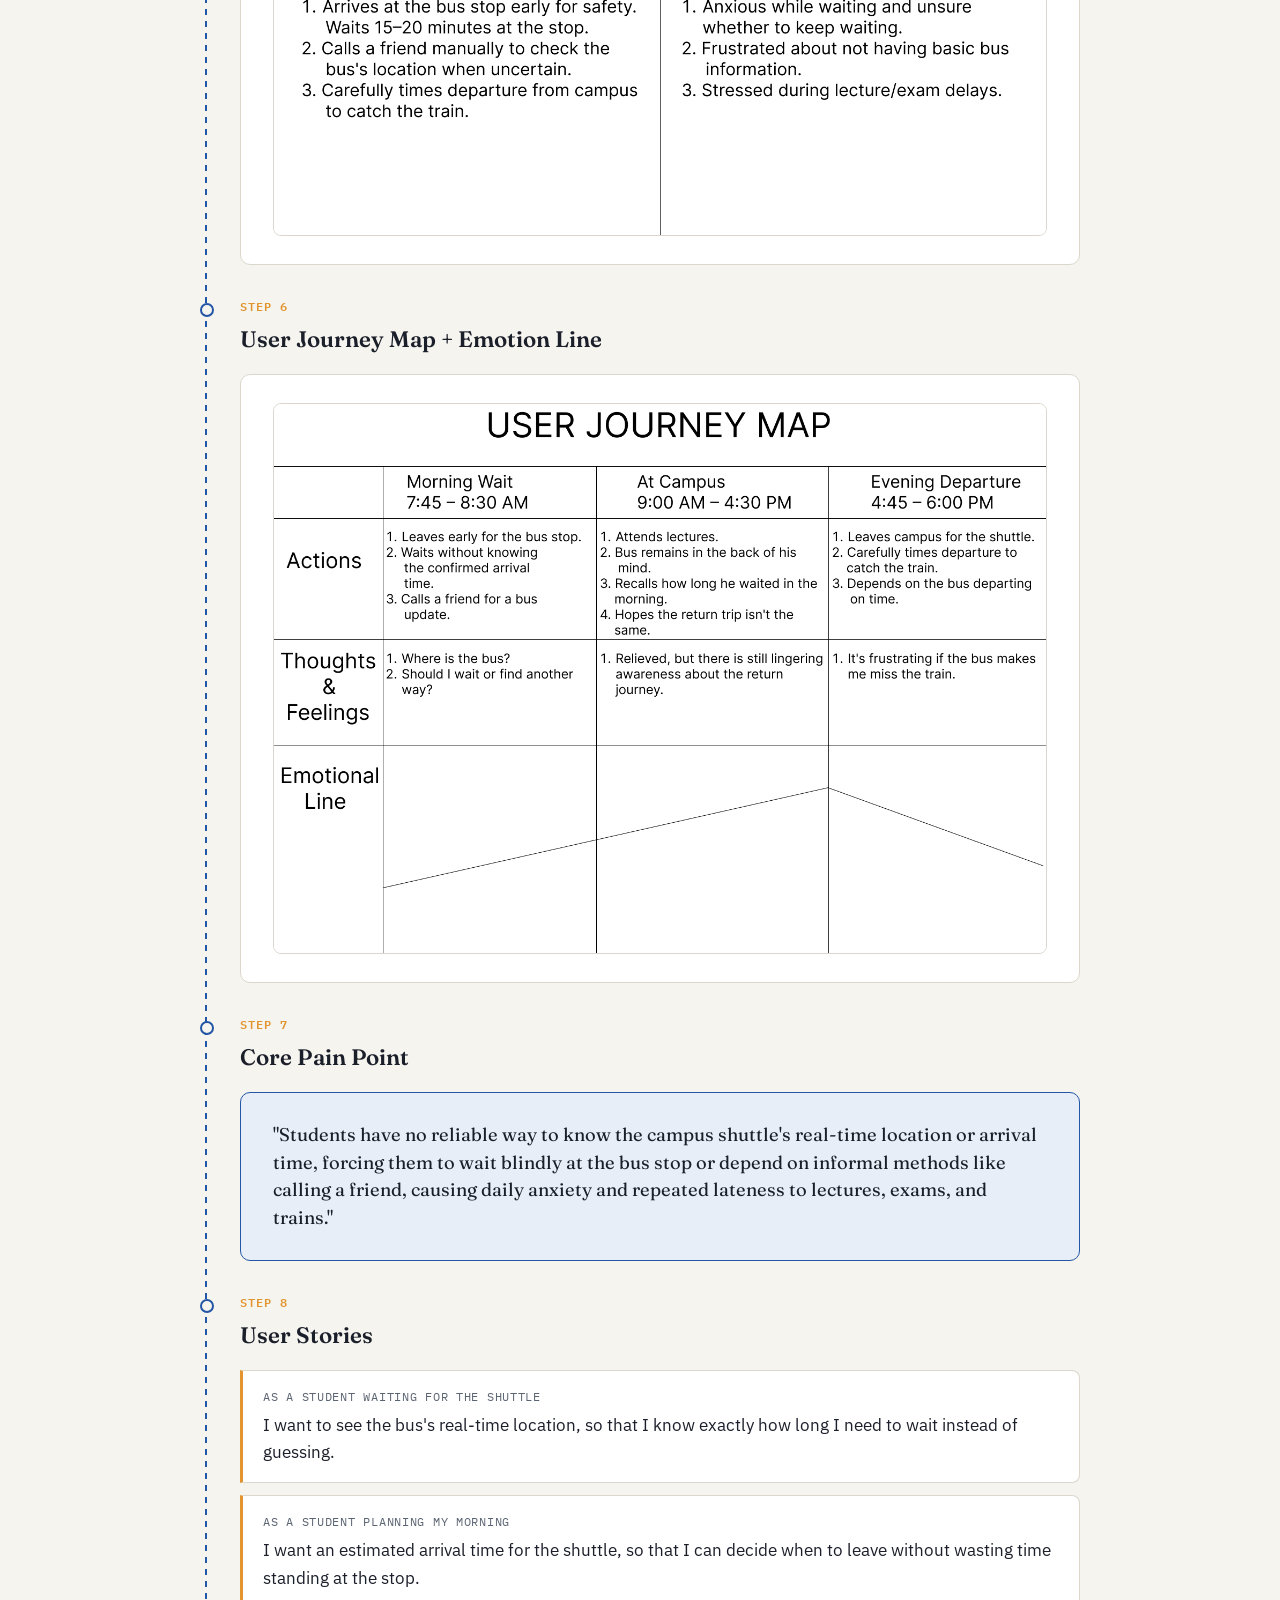
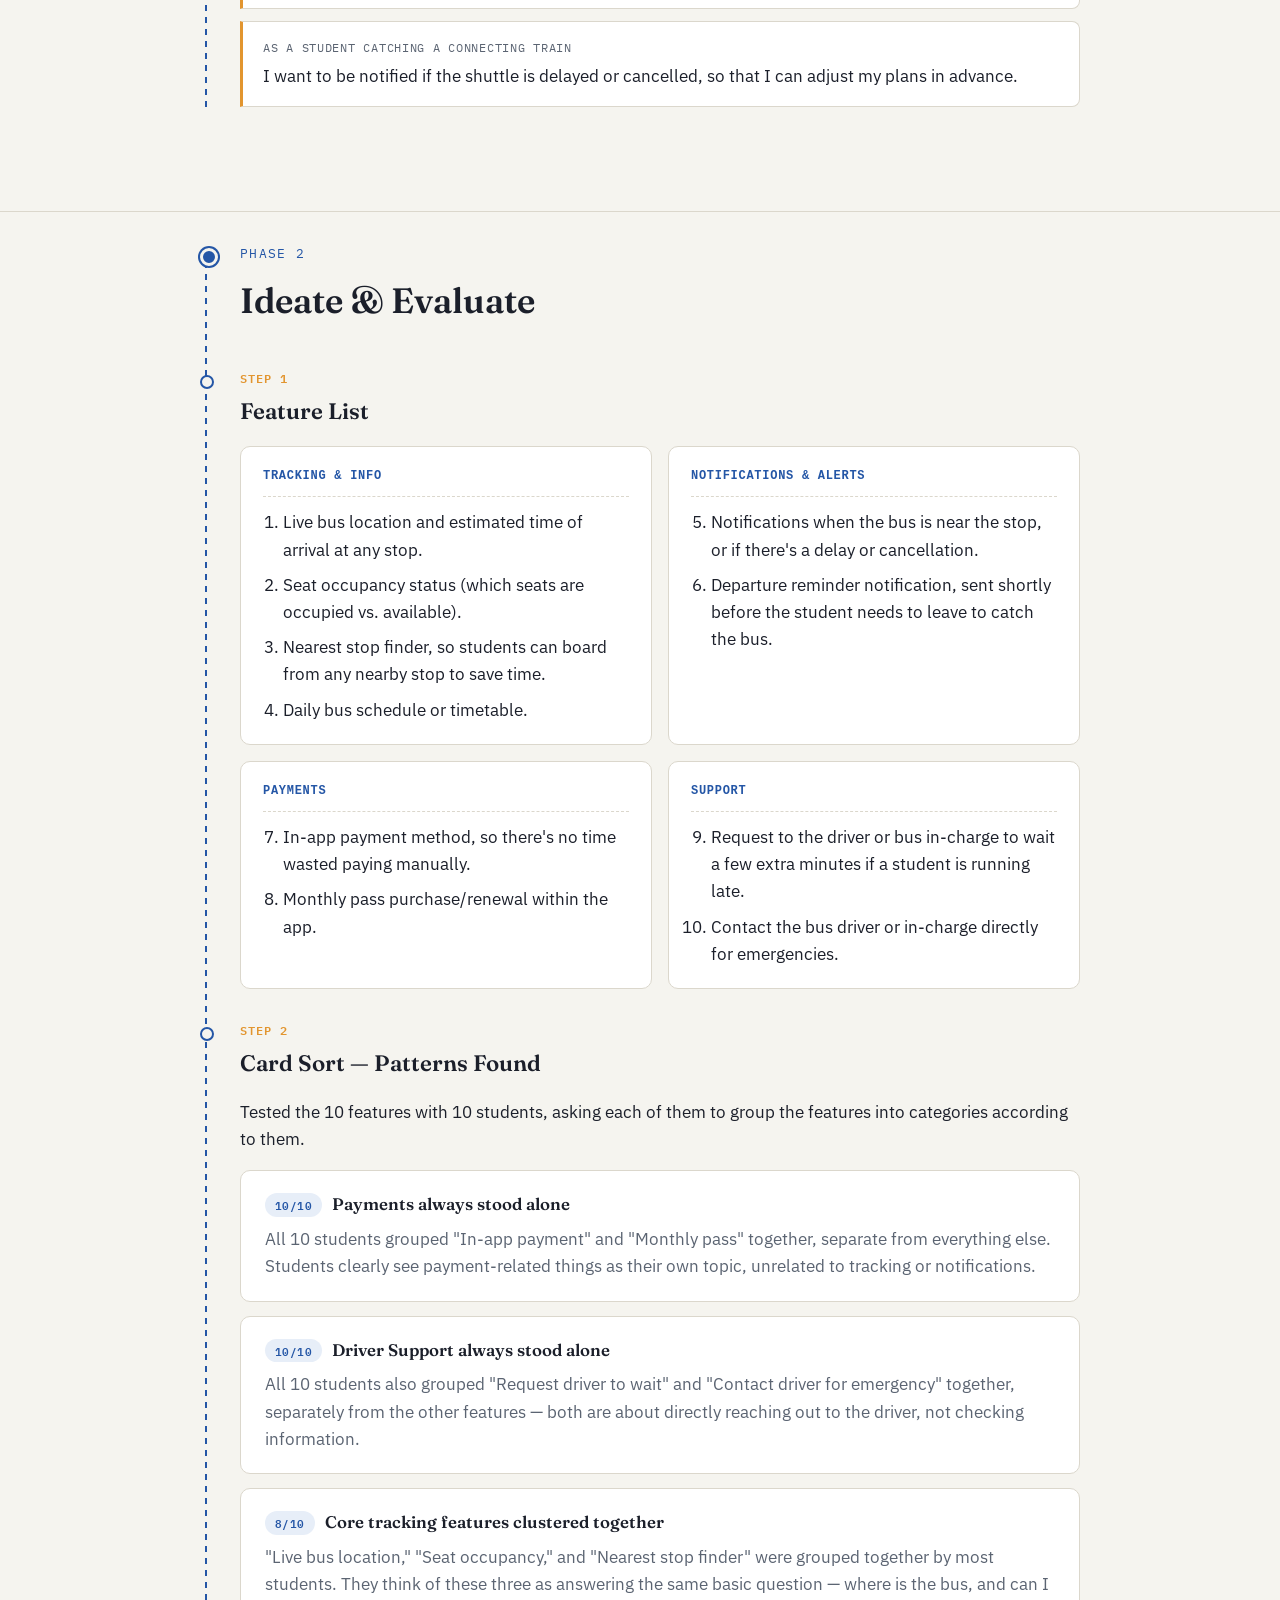
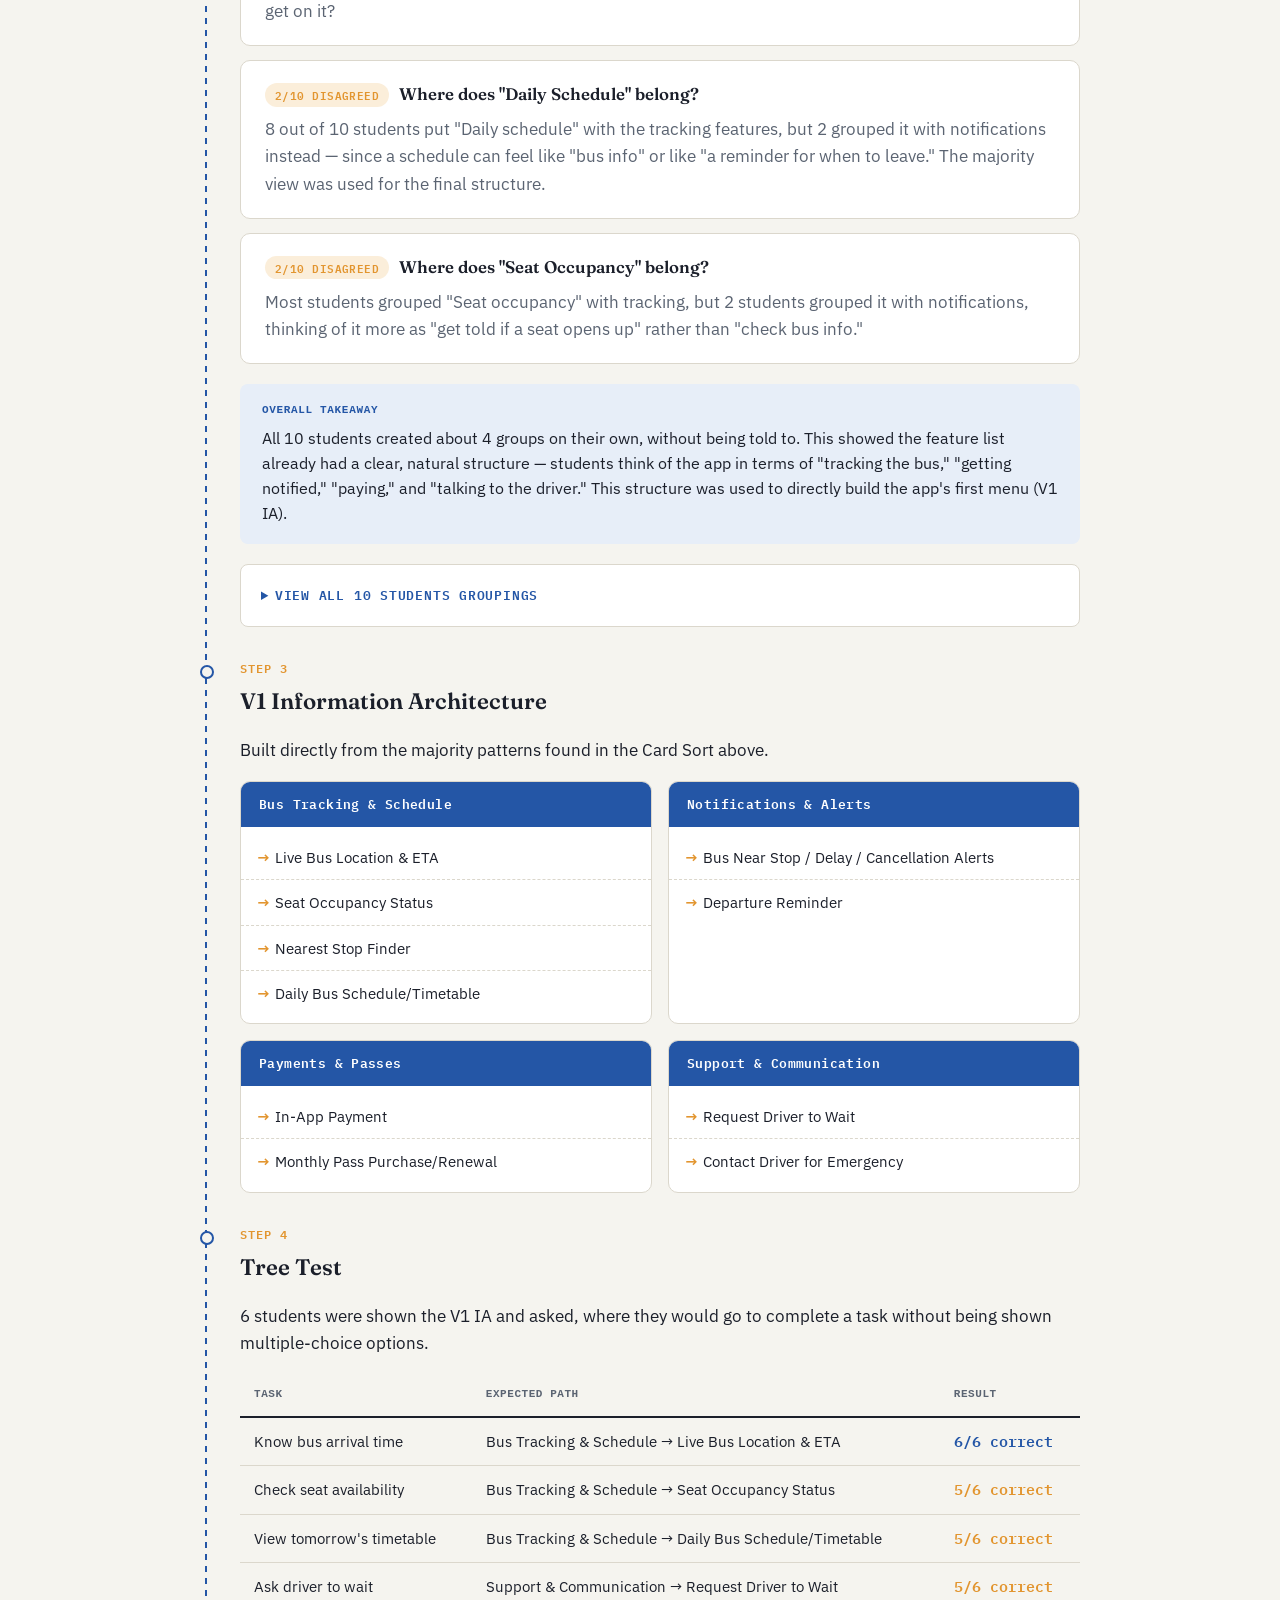
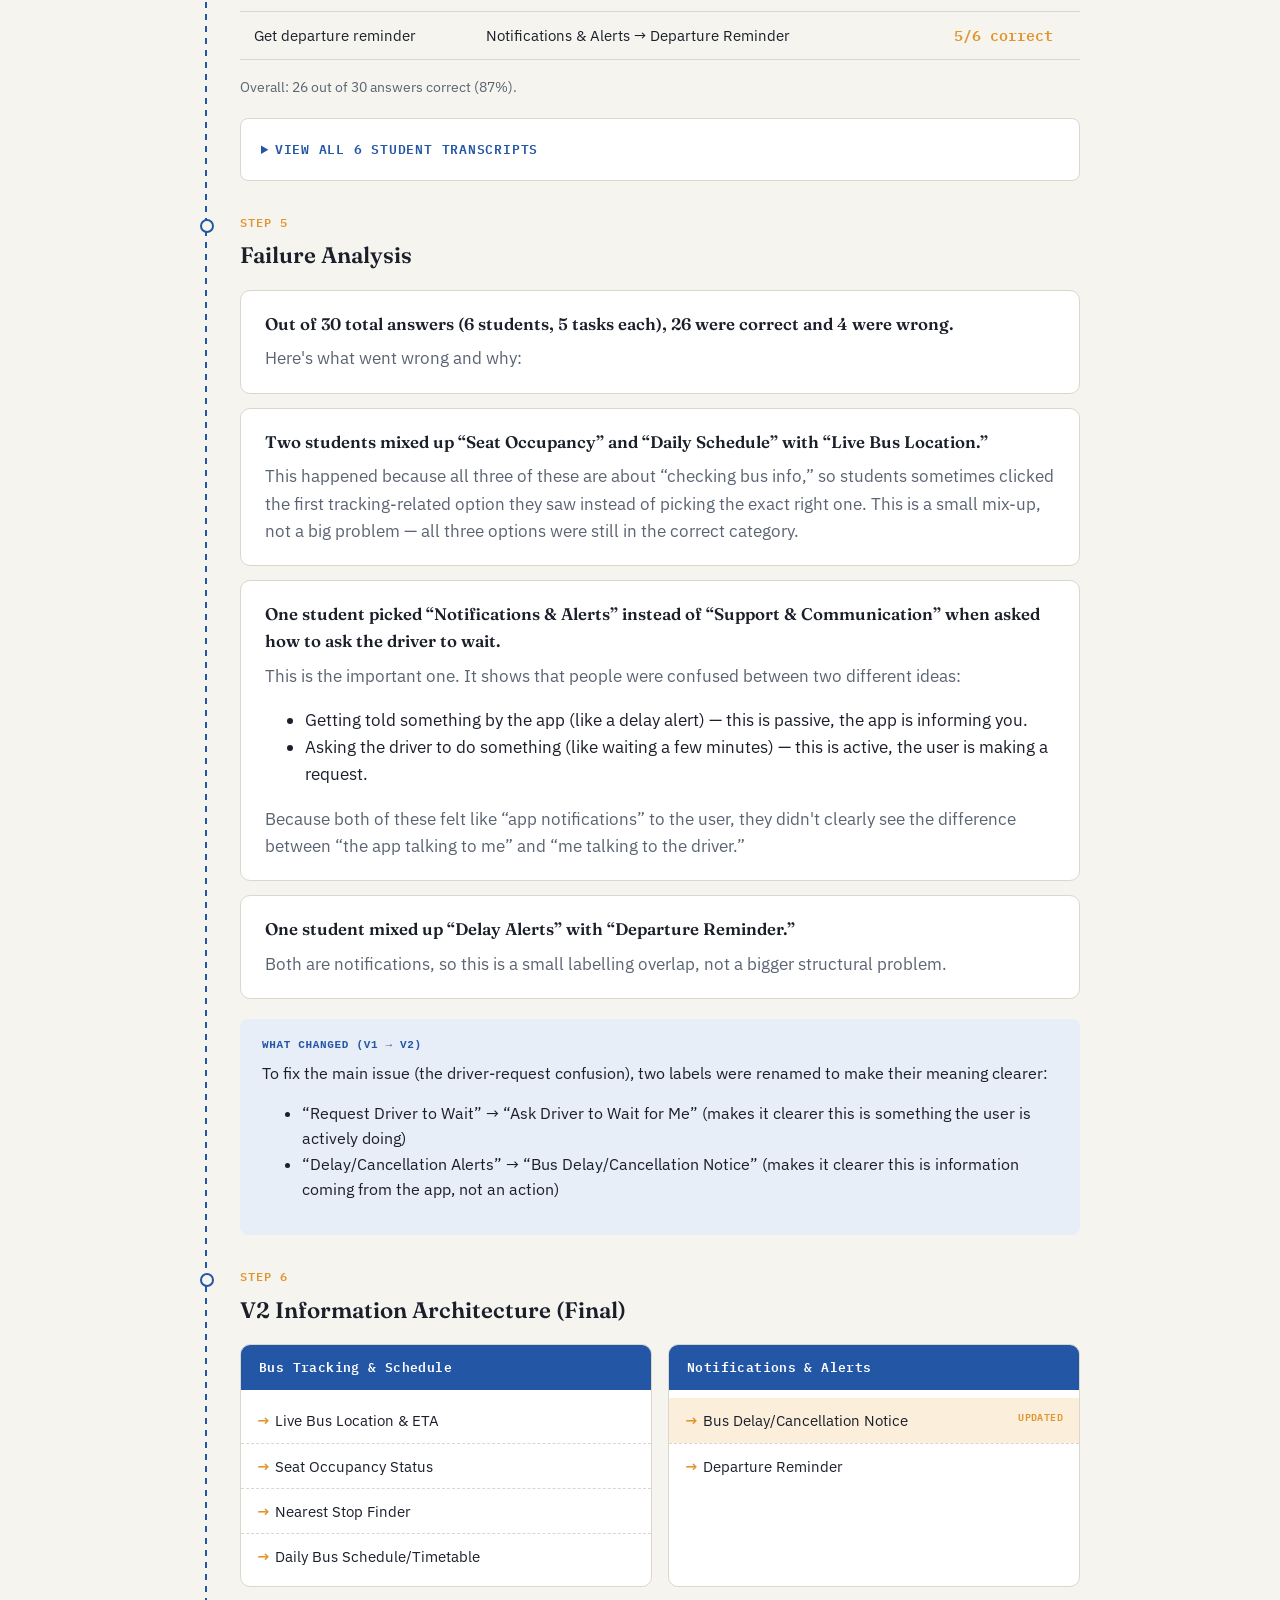
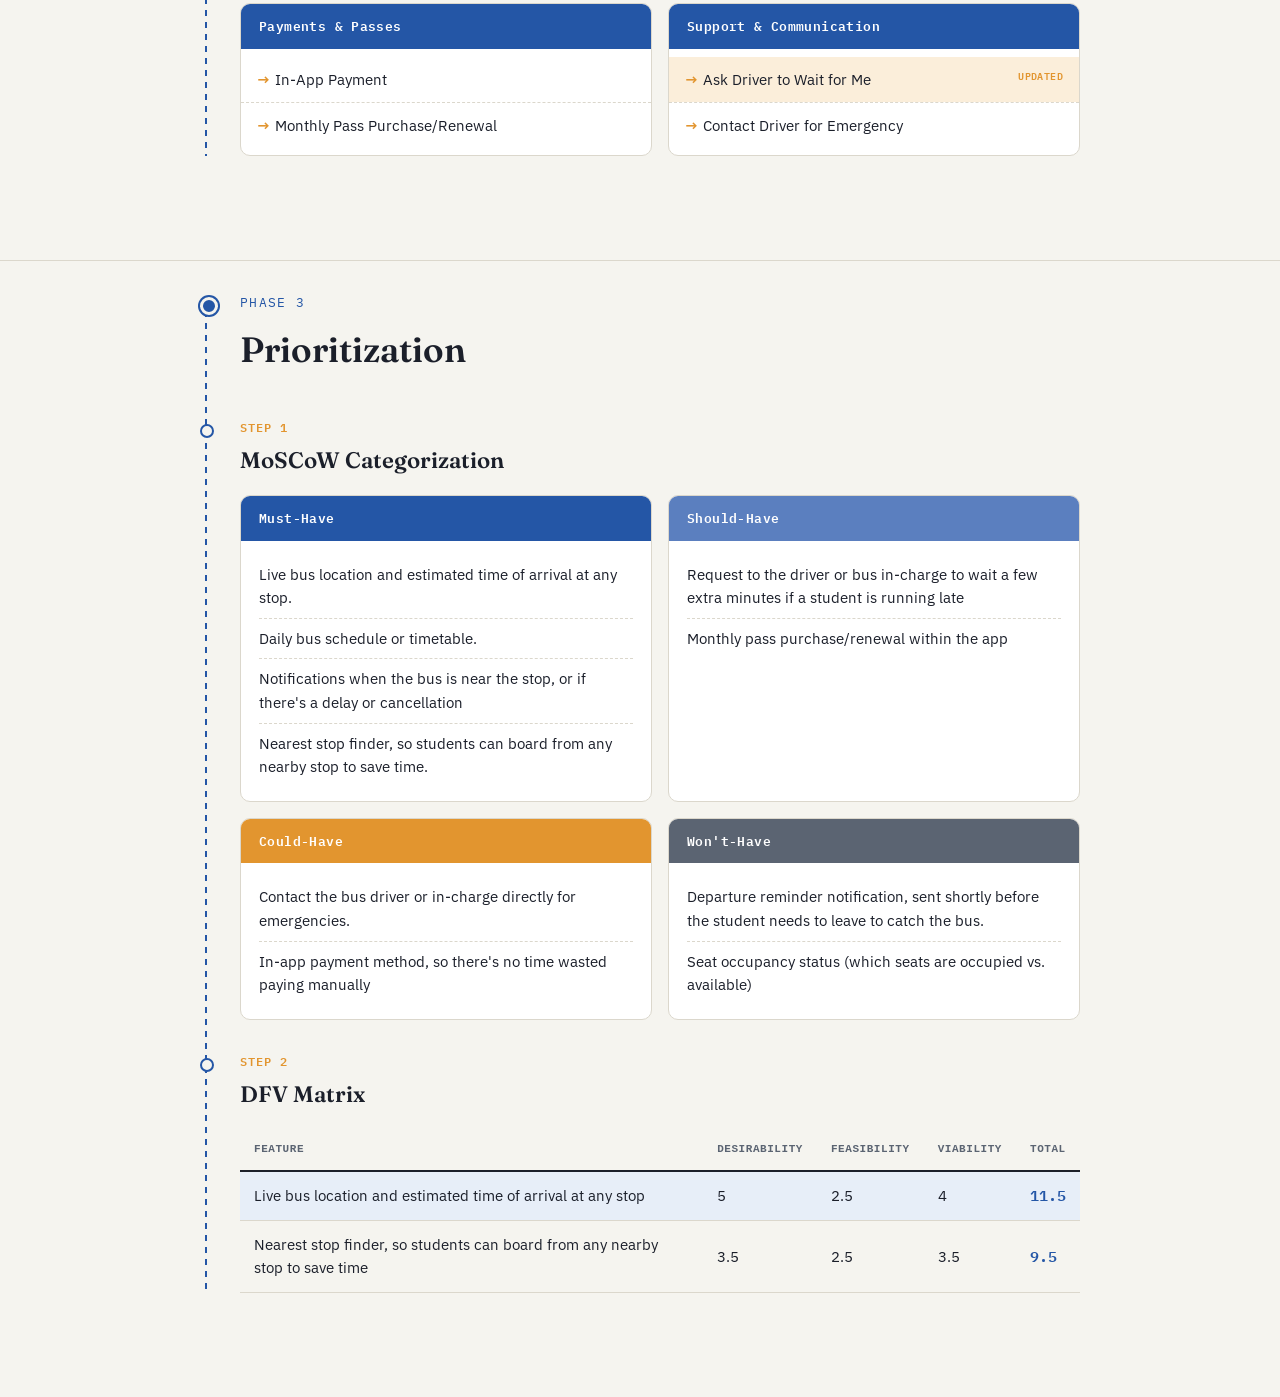
==== commit 54c4c0bf: "Refactor content in index.html for clarity" ====
--- a/index.html
+++ b/index.html
@@ -12,11 +12,6 @@
   <div class="hero-inner">
     <p class="eyebrow">UX Midterm</p>
     <h1>Tracking Campus Shuttle</h1>
-    <p class="subtitle">
-      An end-to-end UX research process — from empathy and observation to
-      information architecture and prioritization — for one of the most
-      common broken experiences on campus: not knowing when the shuttle
-      will arrive.
     </p>
   </div>
 </header>
@@ -95,10 +90,9 @@
 
       <article class="step" id="interview-notes">
         <p class="step-label">Step 3</p>
-        <h3>Interview Notes</h3>
+        <h3>Interview Questions</h3>
         <div class="card">
           <div class="field">
-            <p class="field-label">Interview Questions</p>
             <ol class="interview-list">
               <li>"There is no fixed arrival time; the bus often arrives either early or late."</li>
               <li>"Sometimes the bus leaves campus late. One student missed their train and had to wait 30 mins for the next train."</li>
@@ -114,7 +108,7 @@
 
       <article class="step" id="user-persona">
         <p class="step-label">Step 4</p>
-        <h3>Real User Persona</h3>
+        <h3>User Persona</h3>
         <div class="card">
           <div class="field-grid">
             <div class="field">
@@ -164,7 +158,6 @@
             alt="Empathy map for Aaryan showing four quadrants: Says (direct quotes about unpredictable bus timing and limited space), Thinks (uncertainty about waiting, worry about being late for exams), Does (arrives early, checks phone repeatedly, calls a friend for updates), and Feels (anxious while waiting, frustrated by relying on informal methods, mildly resentful about cost)."
             class="map-image"
           >
-          <p class="map-caption">Empathy Map — built from real observation and interview data</p>
         </div>
       </article>
 
@@ -177,7 +170,6 @@
             alt="User journey map across three phases of Aaryan's day: Morning Wait (7:45-8:30 AM) showing anxious waiting with no confirmed bus timing, At Campus (9:00 AM-4:30 PM) showing temporary relief during lectures, and Evening Departure (4:45-6:00 PM) showing rising urgency about catching the train. The emotion line starts low, rises through the campus phase, and dips again during the evening departure."
             class="map-image"
           >
-          <p class="map-caption">User Journey Map — emotional line dips lowest during the Morning Wait and dips again in the Evening Departure</p>
         </div>
       </article>
 
@@ -217,12 +209,6 @@
       <div class="phase-head">
         <p class="phase-eyebrow">Phase 2</p>
         <h2>Ideate &amp; Evaluate</h2>
-        <p class="phase-desc">
-          With the pain point and user stories in hand, this phase turns
-          understanding into structure — brainstorming features, testing
-          how real students naturally group them, and building a menu
-          structure validated by actual navigation behaviour.
-        </p>
       </div>
 
       <article class="step" id="feature-list">
@@ -265,16 +251,16 @@
       <article class="step" id="card-sort">
         <p class="step-label">Step 2</p>
         <h3>Card Sort — Patterns Found</h3>
-        <p>Tested the 10 features with 10 real students, asking each of them to group the features into categories that made sense to them. Here's what was found:</p>
+        <p>Tested the 10 features with 10 students, asking each of them to group the features into categories according to them.</p>
 
         <div class="pattern-list">
           <div class="pattern-item">
             <h4><span class="badge badge-strong">10/10</span>Payments always stood alone</h4>
-            <p>All 10 people grouped "In-app payment" and "Monthly pass" together, separate from everything else. Students clearly see payment-related things as their own topic, unrelated to tracking or notifications.</p>
+            <p>All 10 students grouped "In-app payment" and "Monthly pass" together, separate from everything else. Students clearly see payment-related things as their own topic, unrelated to tracking or notifications.</p>
           </div>
           <div class="pattern-item">
             <h4><span class="badge badge-strong">10/10</span>Driver Support always stood alone</h4>
-            <p>All 10 people also grouped "Request driver to wait" and "Contact driver for emergency" together, separately from the other features — both are about directly reaching out to the driver, not checking information.</p>
+            <p>All 10 students also grouped "Request driver to wait" and "Contact driver for emergency" together, separately from the other features — both are about directly reaching out to the driver, not checking information.</p>
           </div>
           <div class="pattern-item">
             <h4><span class="badge badge-strong">8/10</span>Core tracking features clustered together</h4>
@@ -282,17 +268,17 @@
           </div>
           <div class="pattern-item">
             <h4><span class="badge badge-split">2/10 disagreed</span>Where does "Daily Schedule" belong?</h4>
-            <p>8 out of 10 people put "Daily schedule" with the tracking features, but 2 grouped it with notifications instead — since a schedule can feel like "bus info" or like "a reminder for when to leave." The majority view was used for the final structure.</p>
+            <p>8 out of 10 students put "Daily schedule" with the tracking features, but 2 grouped it with notifications instead — since a schedule can feel like "bus info" or like "a reminder for when to leave." The majority view was used for the final structure.</p>
           </div>
           <div class="pattern-item">
             <h4><span class="badge badge-split">2/10 disagreed</span>Where does "Seat Occupancy" belong?</h4>
-            <p>Most people grouped "Seat occupancy" with tracking, but 2 people grouped it with notifications, thinking of it more as "get told if a seat opens up" rather than "check bus info."</p>
+            <p>Most students grouped "Seat occupancy" with tracking, but 2 students grouped it with notifications, thinking of it more as "get told if a seat opens up" rather than "check bus info."</p>
           </div>
         </div>
 
         <div class="takeaway">
           <strong>Overall Takeaway</strong>
-          All 10 students naturally created about 4 groups on their own, without being told to. This showed the feature list already had a clear, natural structure — students think of the app in terms of "tracking the bus," "getting notified," "paying," and "talking to the driver." This structure was used to directly build the app's first menu (V1 IA).
+          All 10 students created about 4 groups on their own, without being told to. This showed the feature list already had a clear, natural structure — students think of the app in terms of "tracking the bus," "getting notified," "paying," and "talking to the driver." This structure was used to directly build the app's first menu (V1 IA).
         </div>
 
         <details class="raw-data">
@@ -462,7 +448,7 @@
       <article class="step" id="tree-test">
         <p class="step-label">Step 4</p>
         <h3>Tree Test</h3>
-        <p>6 students were shown the V1 IA and asked, in plain everyday language, where they would go to complete a task — without being shown multiple-choice options.</p>
+        <p>6 students were shown the V1 IA and asked, where they would go to complete a task without being shown multiple-choice options.</p>
 
         <table class="data-table">
           <thead>
@@ -559,7 +545,7 @@
             <p>Here's what went wrong and why:</p>
           </div>
           <div class="pattern-item">
-            <h4>Two people mixed up “Seat Occupancy” and “Daily Schedule” with “Live Bus Location.”</h4>
+            <h4>Two students mixed up “Seat Occupancy” and “Daily Schedule” with “Live Bus Location.”</h4>
             <p>This happened because all three of these are about “checking bus info,” so students sometimes clicked the first tracking-related option they saw instead of picking the exact right one. This is a small mix-up, not a big problem — all three options were still in the correct category.</p>
           </div>
           <div class="pattern-item">
@@ -632,11 +618,6 @@
       <div class="phase-head">
         <p class="phase-eyebrow">Phase 3</p>
         <h2>Prioritization</h2>
-        <p class="phase-desc">
-          With a validated feature set and structure in place, the final
-          step was deciding what actually gets built first — under the
-          constraint of only four Must-Have features.
-        </p>
       </div>
 
       <article class="step" id="moscow">
@@ -679,7 +660,6 @@
       <article class="step" id="dfv-matrix">
         <p class="step-label">Step 2</p>
         <h3>DFV Matrix</h3>
-        <p>The two features debated hardest for the final Must-Have spot, scored 1–5 on Desirability, Feasibility, and Viability.</p>
         <table class="data-table dfv-table">
           <thead>
             <tr><th>Feature</th><th>Desirability</th><th>Feasibility</th><th>Viability</th><th>Total</th></tr>
